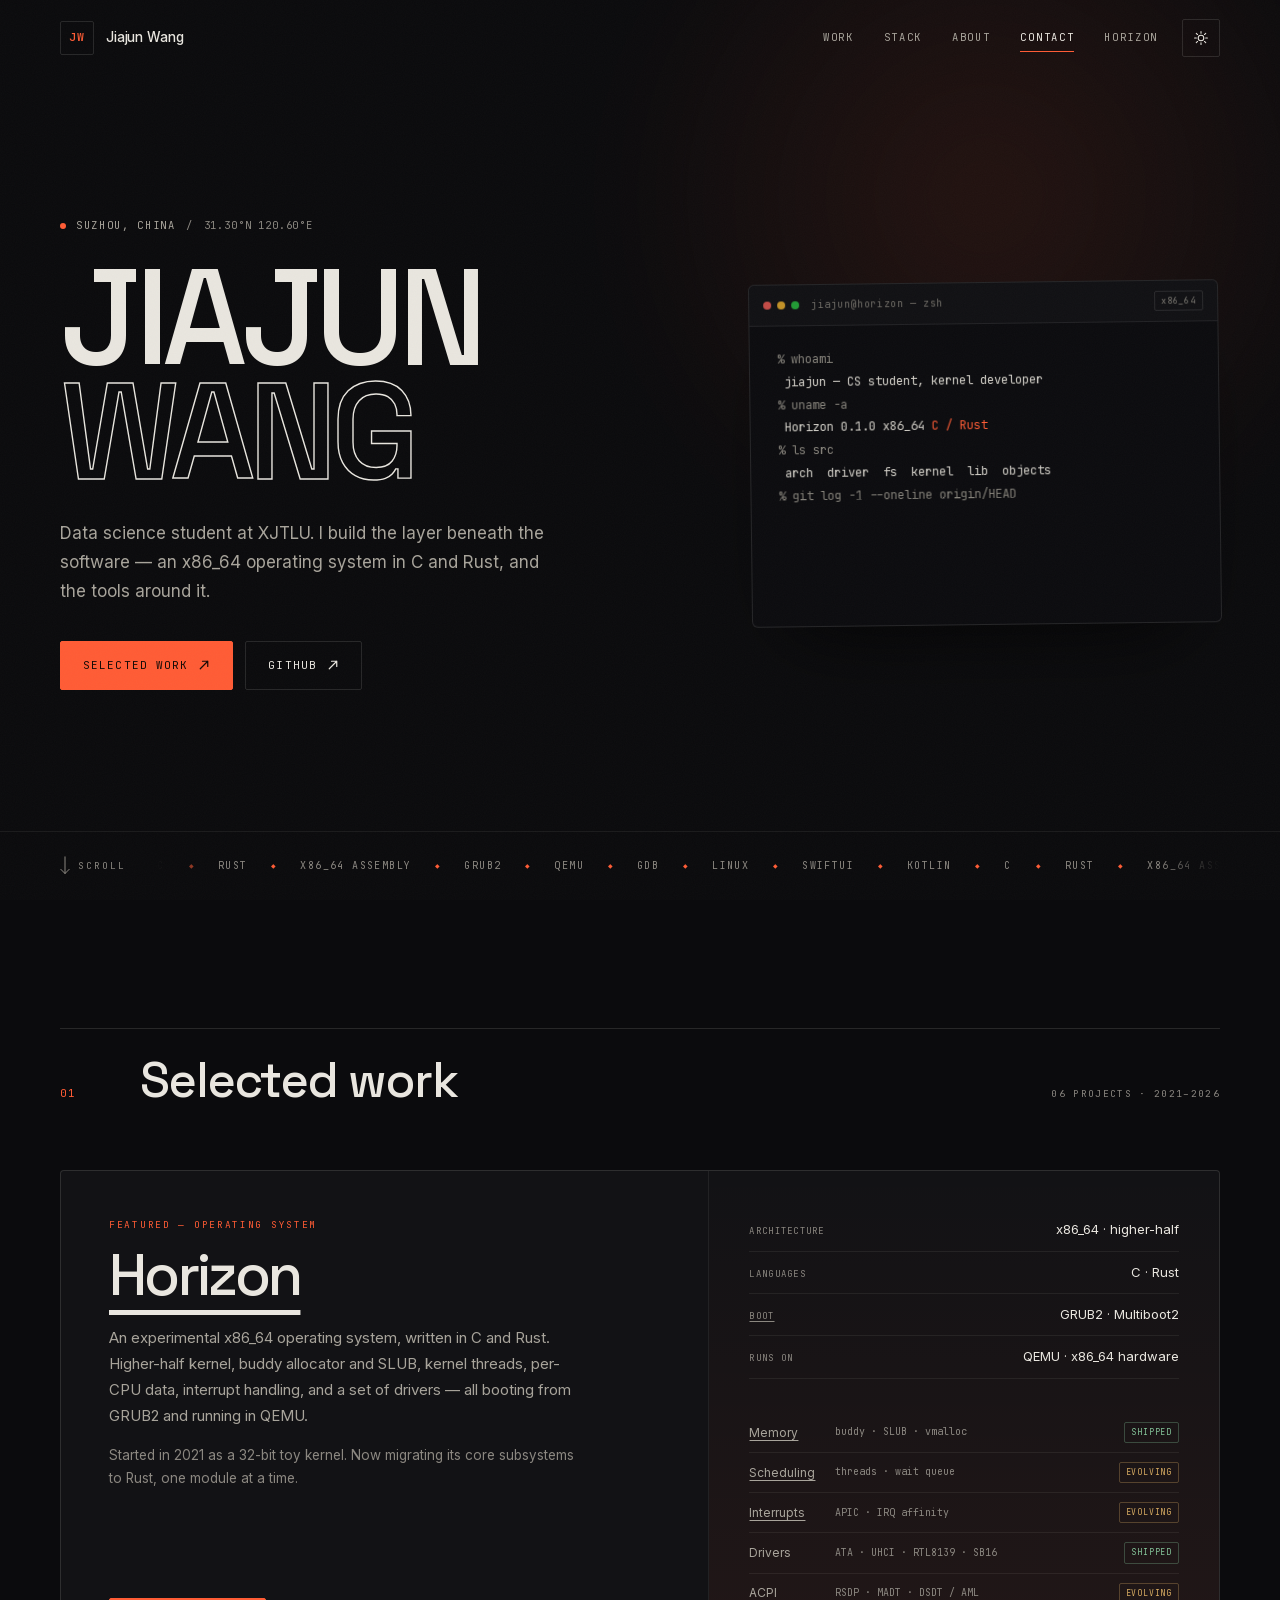
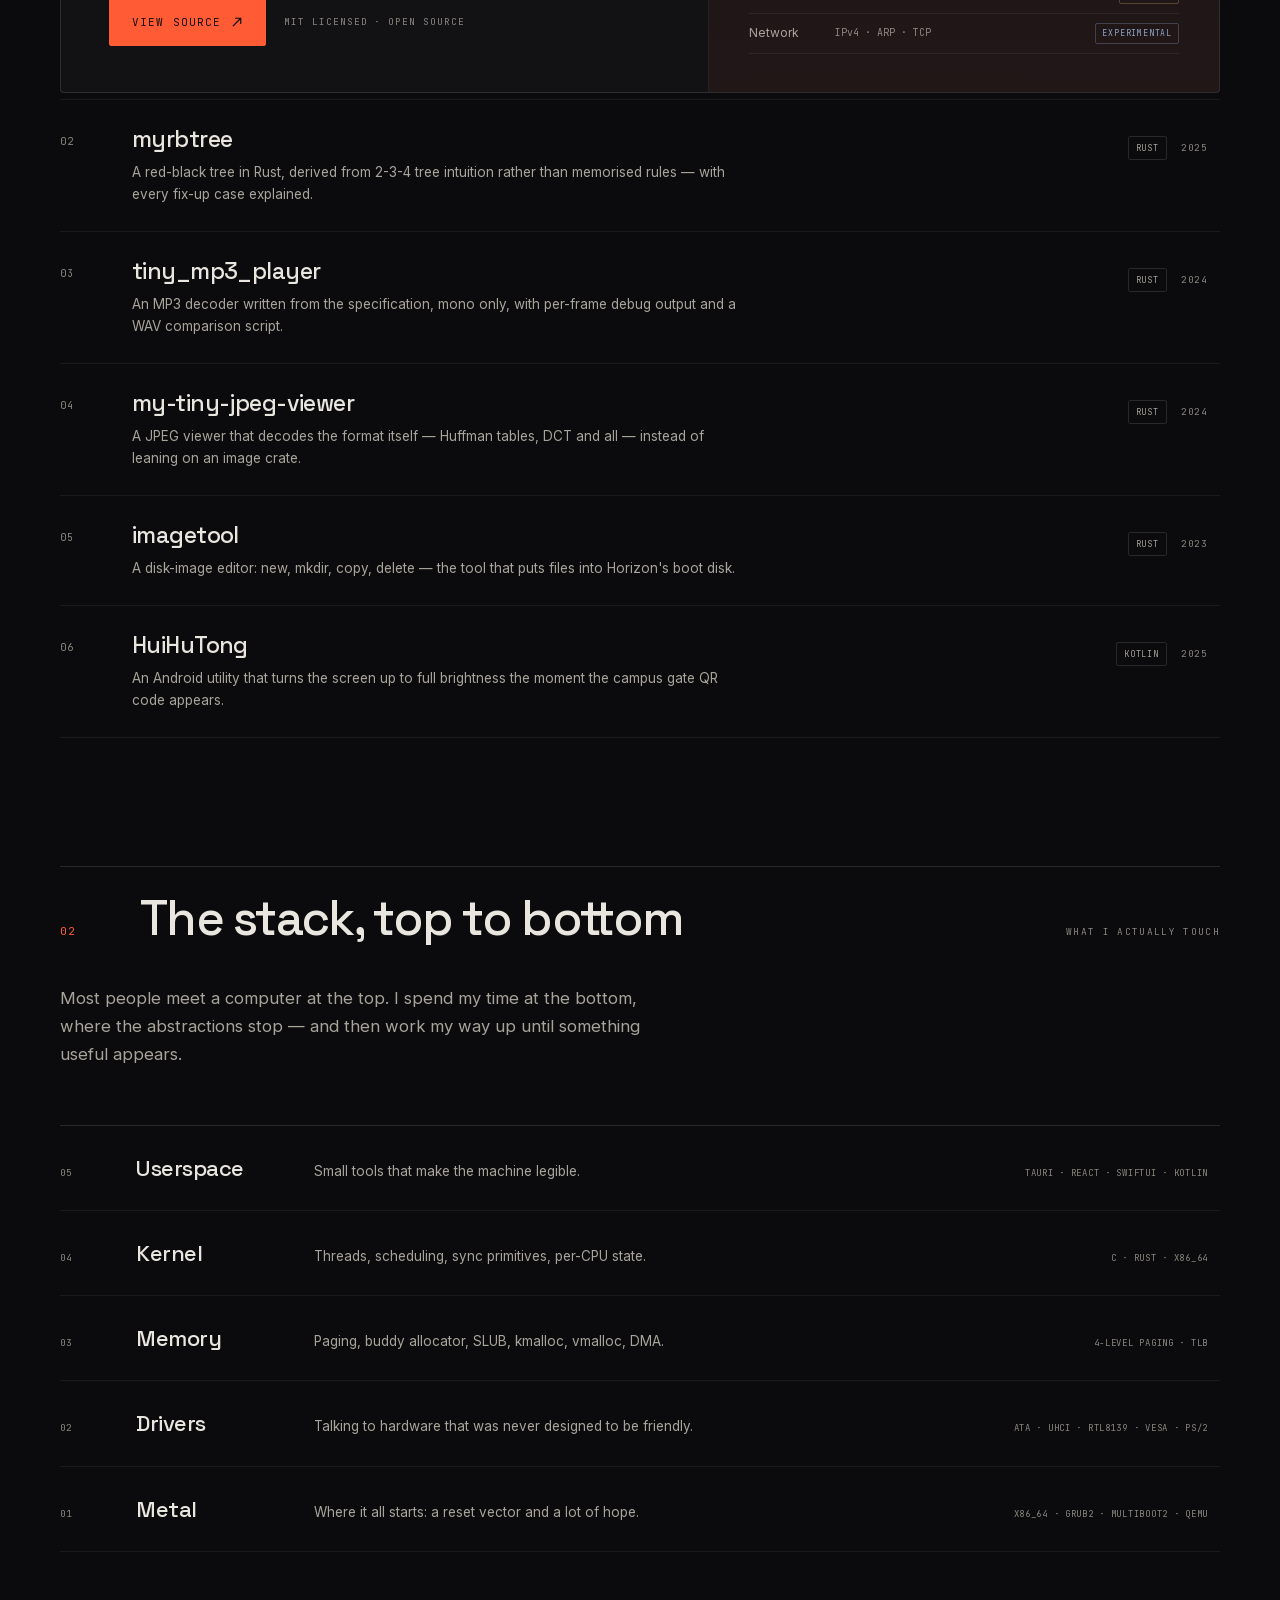
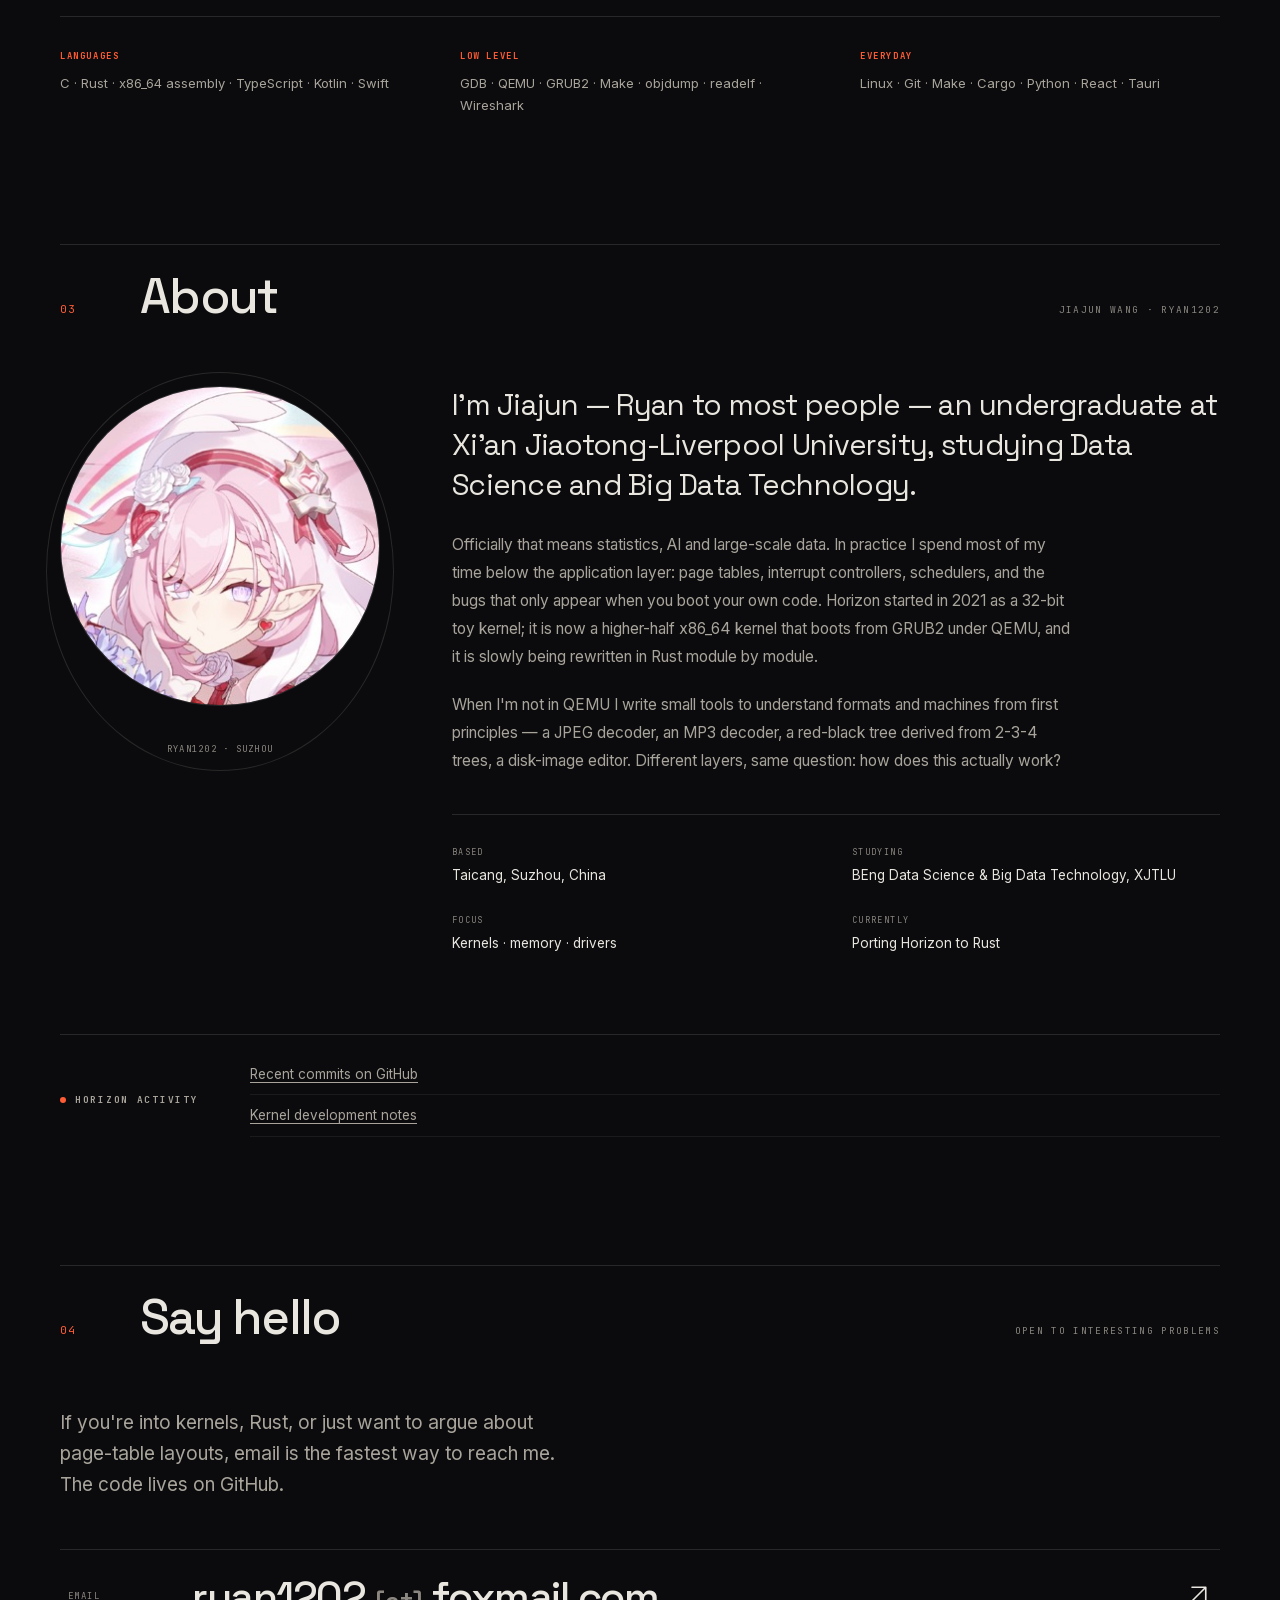
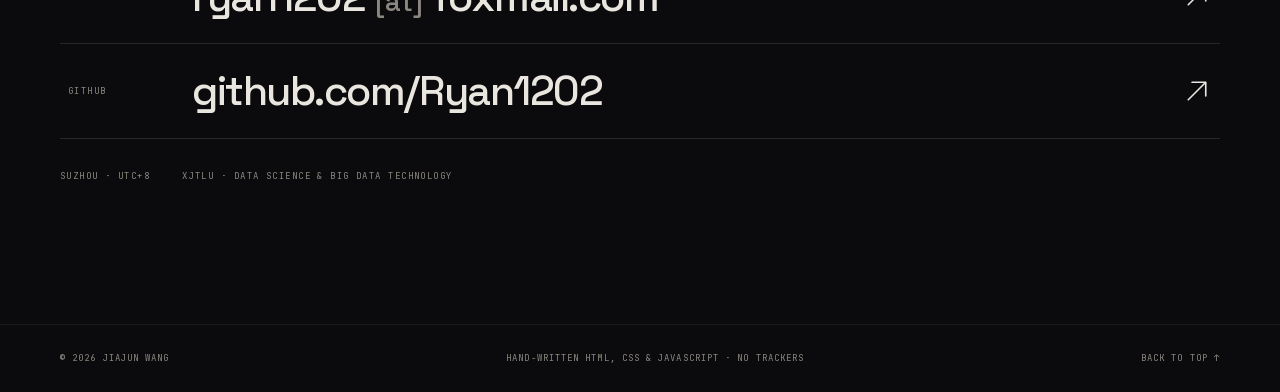
==== index.html @ 7efb0393 "Link Horizon category labels to individual pages" ====
<!DOCTYPE html>
<html lang="en" data-theme="dark">
<head>
  <meta charset="UTF-8" />
  <meta name="viewport" content="width=device-width, initial-scale=1" />
  <title>Jiajun Wang — Systems Programmer</title>
  <meta name="description" content="Jiajun Wang (Ryan1202) — data science student at XJTLU building Horizon, an x86_64 operating system in C and Rust." />
  <meta name="author" content="Jiajun Wang" />

  <meta property="og:title" content="Jiajun Wang — Systems Programmer" />
  <meta property="og:description" content="I build the layer beneath the software: an x86_64 operating system in C and Rust." />
  <meta property="og:type" content="website" />
  <meta property="og:url" content="https://ryan1202.github.io/" />
  <meta property="og:image" content="https://ryan1202.github.io/assets/img/og.png" />
  <meta property="og:image:width" content="1200" />
  <meta property="og:image:height" content="630" />
  <meta name="twitter:card" content="summary_large_image" />
  <meta name="twitter:image" content="https://ryan1202.github.io/assets/img/og.png" />
  <meta name="theme-color" content="#0b0b0d" />

  <link rel="icon" href="data:image/svg+xml,<svg xmlns='http://www.w3.org/2000/svg' viewBox='0 0 64 64'><rect width='64' height='64' rx='12' fill='%230b0b0d'/><text x='32' y='43' font-family='monospace' font-size='28' font-weight='bold' text-anchor='middle' fill='%23ff5c35'>JW</text></svg>" />

  <link rel="preload" href="assets/fonts/space-grotesk-var.woff2" as="font" type="font/woff2" crossorigin />
  <link rel="preload" href="assets/fonts/inter-var.woff2" as="font" type="font/woff2" crossorigin />
  <link rel="preload" href="assets/fonts/jetbrains-mono-var.woff2" as="font" type="font/woff2" crossorigin />

  <script>
    (function () {
      try {
        var t = localStorage.getItem('jw-theme');
        if (t !== 'light' && t !== 'dark') t = 'dark';
        document.documentElement.setAttribute('data-theme', t);
      } catch (e) { /* storage unavailable */ }
    })();
  </script>

  <link rel="stylesheet" href="assets/css/style.css" />
</head>
<body>
  <a class="skip" href="#work">Skip to work</a>
  <div class="progress" id="progress" aria-hidden="true"></div>

  <!-- ============ Header ============ -->
  <header class="head" id="head">
    <div class="wrap head-inner">
      <a class="brand" href="#top" aria-label="Jiajun Wang, back to top">
        <span class="brand-mark">JW</span>
        <span class="brand-name">Jiajun&nbsp;Wang</span>
      </a>

      <nav class="nav" aria-label="Site">
        <a href="#work">Work</a>
        <a href="#stack">Stack</a>
        <a href="#about">About</a>
        <a href="#contact">Contact</a>
        <a href="horizon/">Horizon</a>
      </nav>

      <button class="theme" id="theme" type="button" aria-label="Switch theme">
        <svg class="i-sun" viewBox="0 0 24 24" aria-hidden="true"><circle cx="12" cy="12" r="4.2"/><path d="M12 2.4v2.6M12 19v2.6M2.4 12H5M19 12h2.6M4.9 4.9l1.9 1.9M17.2 17.2l1.9 1.9M19.1 4.9l-1.9 1.9M6.8 17.2l-1.9 1.9"/></svg>
        <svg class="i-moon" viewBox="0 0 24 24" aria-hidden="true"><path d="M20.6 13.2A8.6 8.6 0 1 1 10.8 3.4a6.8 6.8 0 0 0 9.8 9.8z"/></svg>
      </button>
    </div>
  </header>

  <main id="top">
    <!-- ============ Hero ============ -->
    <section class="hero" aria-labelledby="hero-title">
      <div class="hero-glow" aria-hidden="true"></div>

      <div class="wrap hero-grid">
        <div class="hero-copy">
          <p class="kicker reveal-load">
            <span class="dot" aria-hidden="true"></span>
            Suzhou, China
            <span class="sep">/</span>
            <span class="mono">31.30°N 120.60°E</span>
          </p>

          <h1 id="hero-title" class="hero-title">
            <span class="line"><span>Jiajun</span></span>
            <span class="line outline"><span>Wang</span></span>
          </h1>

          <p class="lede reveal-load">
            Data science student at XJTLU. I build the layer beneath the
            software — an x86_64 operating system in C and Rust, and the tools
            around it.
          </p>

          <div class="hero-cta reveal-load">
            <a class="btn btn-solid" href="#work">
              Selected work
              <svg viewBox="0 0 16 16" aria-hidden="true"><path d="M3 13L13 3M13 3H6M13 3v7"/></svg>
            </a>
            <a class="btn btn-line" href="https://github.com/Ryan1202" target="_blank" rel="noopener">
              GitHub
              <svg viewBox="0 0 16 16" aria-hidden="true"><path d="M3 13L13 3M13 3H6M13 3v7"/></svg>
            </a>
          </div>
        </div>

        <aside class="terminal" aria-label="A short terminal session">
          <div class="term-bar">
            <span class="term-dots" aria-hidden="true"><i></i><i></i><i></i></span>
            <span class="term-title">jiajun@horizon — zsh</span>
            <span class="term-badge">x86_64</span>
          </div>
          <div class="term-body" id="termBody">
            <div class="term-line cmd" data-line>&nbsp;% whoami</div>
            <div class="term-line out" data-line>jiajun — CS student, kernel developer</div>
            <div class="term-line cmd" data-line>&nbsp;% uname -a</div>
            <div class="term-line out" data-line>Horizon 0.1.0 x86_64 <em>C / Rust</em></div>
            <div class="term-line cmd" data-line>&nbsp;% ls src</div>
            <div class="term-line out" data-line>arch  driver  fs  kernel  lib  objects</div>
            <div class="term-line cmd" data-line>&nbsp;% git log -1 --oneline origin/HEAD</div>
            <div class="term-line out" data-line><a id="horizon-commit" href="https://github.com/Ryan1202/Horizon-Operating-System/commits/HEAD/">View latest commit on GitHub</a></div>
            <div class="term-line cmd" data-line>&nbsp;% <span class="caret" aria-hidden="true"></span></div>
          </div>
        </aside>
      </div>

      <div class="hero-foot">
        <div class="wrap hero-foot-inner">
          <span class="scroll-cue" aria-hidden="true">
            <svg viewBox="0 0 12 24"><path d="M6 1v20M1 16l5 5 5-5"/></svg>
            scroll
          </span>
          <div class="ticker" aria-hidden="true">
            <div class="ticker-track">
              <span>C</span><i>◆</i><span>Rust</span><i>◆</i><span>x86_64 assembly</span><i>◆</i>
              <span>GRUB2</span><i>◆</i><span>QEMU</span><i>◆</i><span>GDB</span><i>◆</i>
              <span>Linux</span><i>◆</i><span>SwiftUI</span><i>◆</i><span>Kotlin</span><i>◆</i>
              <span>C</span><i>◆</i><span>Rust</span><i>◆</i><span>x86_64 assembly</span><i>◆</i>
              <span>GRUB2</span><i>◆</i><span>QEMU</span><i>◆</i><span>GDB</span><i>◆</i>
              <span>Linux</span><i>◆</i><span>SwiftUI</span><i>◆</i><span>Kotlin</span><i>◆</i>
            </div>
          </div>
        </div>
      </div>
    </section>

    <!-- ============ Work ============ -->
    <section class="section" id="work" aria-labelledby="work-title">
      <div class="wrap">
        <div class="sec-head">
          <span class="sec-num">01</span>
          <h2 class="sec-title" id="work-title">Selected work</h2>
          <span class="sec-note">06 projects · 2021&ndash;2026</span>
        </div>

        <!-- Featured project -->
        <article class="feature reveal">
          <div class="feature-main">
            <p class="tag-line">Featured — operating system</p>
            <h3><a class="horizon-detail" href="horizon/" aria-label="Horizon development history">Horizon</a></h3>
            <p class="feature-desc">
              An experimental x86_64 operating system, written in C and Rust.
              Higher-half kernel, buddy allocator and SLUB, kernel threads,
              per-CPU data, interrupt handling, and a set of drivers — all
              booting from GRUB2 and running in QEMU.
            </p>
            <p class="feature-desc dim">
              Started in 2021 as a 32-bit toy kernel. Now migrating its core
              subsystems to Rust, one module at a time.
            </p>
            <div class="feature-actions">
              <a class="btn btn-solid" href="https://github.com/Ryan1202/Horizon-Operating-System" target="_blank" rel="noopener">
                View source
                <svg viewBox="0 0 16 16" aria-hidden="true"><path d="M3 13L13 3M13 3H6M13 3v7"/></svg>
              </a>
              <span class="btn-note">MIT licensed · open source</span>
            </div>
          </div>

          <div class="feature-spec">
            <dl class="spec">
              <div><dt>Architecture</dt><dd>x86_64 · higher-half</dd></div>
              <div><dt>Languages</dt><dd>C · Rust</dd></div>
              <div><dt><a class="horizon-detail" href="horizon/boot.html">Boot</a></dt><dd>GRUB2 · Multiboot2</dd></div>
              <div><dt>Runs on</dt><dd>QEMU · x86_64 hardware</dd></div>
            </dl>

            <ul class="subsystems" aria-label="Subsystem status">
              <li><span><a class="horizon-detail" href="horizon/memory.html">Memory</a></span><em>buddy · SLUB · vmalloc</em><i class="ok">shipped</i></li>
              <li><span><a class="horizon-detail" href="horizon/schedule.html">Scheduling</a></span><em>threads · wait queue</em><i class="wip">evolving</i></li>
              <li><span><a class="horizon-detail" href="horizon/interrupts.html">Interrupts</a></span><em>APIC · IRQ affinity</em><i class="wip">evolving</i></li>
              <li><span>Drivers</span><em>ATA · UHCI · RTL8139 · SB16</em><i class="ok">shipped</i></li>
              <li><span>ACPI</span><em>RSDP · MADT · DSDT / AML</em><i class="wip">evolving</i></li>
              <li><span>Network</span><em>IPv4 · ARP · TCP</em><i class="exp">experimental</i></li>
            </ul>
          </div>
        </article>

        <!-- Project list -->
        <ul class="projects">
          <li class="reveal">
            <a class="proj" href="https://github.com/Ryan1202/myrbtree" target="_blank" rel="noopener">
              <span class="proj-idx">02</span>
              <span class="proj-body">
                <span class="proj-title">myrbtree <svg viewBox="0 0 16 16" aria-hidden="true"><path d="M3 13L13 3M13 3H6M13 3v7"/></svg></span>
                <span class="proj-desc">A red-black tree in Rust, derived from 2-3-4 tree intuition rather than memorised rules — with every fix-up case explained.</span>
              </span>
              <span class="proj-meta"><span class="chip">Rust</span><span class="year">2025</span></span>
            </a>
          </li>

          <li class="reveal">
            <a class="proj" href="https://github.com/Ryan1202/tiny_mp3_player" target="_blank" rel="noopener">
              <span class="proj-idx">03</span>
              <span class="proj-body">
                <span class="proj-title">tiny_mp3_player <svg viewBox="0 0 16 16" aria-hidden="true"><path d="M3 13L13 3M13 3H6M13 3v7"/></svg></span>
                <span class="proj-desc">An MP3 decoder written from the specification, mono only, with per-frame debug output and a WAV comparison script.</span>
              </span>
              <span class="proj-meta"><span class="chip">Rust</span><span class="year">2024</span></span>
            </a>
          </li>

          <li class="reveal">
            <a class="proj" href="https://github.com/Ryan1202/my-tiny-jpeg-viewer" target="_blank" rel="noopener">
              <span class="proj-idx">04</span>
              <span class="proj-body">
                <span class="proj-title">my-tiny-jpeg-viewer <svg viewBox="0 0 16 16" aria-hidden="true"><path d="M3 13L13 3M13 3H6M13 3v7"/></svg></span>
                <span class="proj-desc">A JPEG viewer that decodes the format itself — Huffman tables, DCT and all — instead of leaning on an image crate.</span>
              </span>
              <span class="proj-meta"><span class="chip">Rust</span><span class="year">2024</span></span>
            </a>
          </li>

          <li class="reveal">
            <a class="proj" href="https://github.com/Ryan1202/imagetool" target="_blank" rel="noopener">
              <span class="proj-idx">05</span>
              <span class="proj-body">
                <span class="proj-title">imagetool <svg viewBox="0 0 16 16" aria-hidden="true"><path d="M3 13L13 3M13 3H6M13 3v7"/></svg></span>
                <span class="proj-desc">A disk-image editor: new, mkdir, copy, delete — the tool that puts files into Horizon's boot disk.</span>
              </span>
              <span class="proj-meta"><span class="chip">Rust</span><span class="year">2023</span></span>
            </a>
          </li>

          <li class="reveal">
            <a class="proj" href="https://github.com/Ryan1202/HuiHuTong" target="_blank" rel="noopener">
              <span class="proj-idx">06</span>
              <span class="proj-body">
                <span class="proj-title">HuiHuTong <svg viewBox="0 0 16 16" aria-hidden="true"><path d="M3 13L13 3M13 3H6M13 3v7"/></svg></span>
                <span class="proj-desc">An Android utility that turns the screen up to full brightness the moment the campus gate QR code appears.</span>
              </span>
              <span class="proj-meta"><span class="chip">Kotlin</span><span class="year">2025</span></span>
            </a>
          </li>

        </ul>
      </div>
    </section>

    <!-- ============ Stack ============ -->
    <section class="section" id="stack" aria-labelledby="stack-title">
      <div class="wrap">
        <div class="sec-head">
          <span class="sec-num">02</span>
          <h2 class="sec-title" id="stack-title">The stack, top to bottom</h2>
          <span class="sec-note">What I actually touch</span>
        </div>

        <p class="sec-intro reveal">
          Most people meet a computer at the top. I spend my time at the bottom,
          where the abstractions stop — and then work my way up until something
          useful appears.
        </p>

        <ol class="layers">
          <li class="layer reveal">
            <span class="layer-idx">05</span>
            <span class="layer-name">Userspace</span>
            <span class="layer-desc">Small tools that make the machine legible.</span>
            <span class="layer-tags">Tauri · React · SwiftUI · Kotlin</span>
          </li>
          <li class="layer reveal">
            <span class="layer-idx">04</span>
            <span class="layer-name">Kernel</span>
            <span class="layer-desc">Threads, scheduling, sync primitives, per-CPU state.</span>
            <span class="layer-tags">C · Rust · x86_64</span>
          </li>
          <li class="layer reveal">
            <span class="layer-idx">03</span>
            <span class="layer-name">Memory</span>
            <span class="layer-desc">Paging, buddy allocator, SLUB, kmalloc, vmalloc, DMA.</span>
            <span class="layer-tags">4-level paging · TLB</span>
          </li>
          <li class="layer reveal">
            <span class="layer-idx">02</span>
            <span class="layer-name">Drivers</span>
            <span class="layer-desc">Talking to hardware that was never designed to be friendly.</span>
            <span class="layer-tags">ATA · UHCI · RTL8139 · VESA · PS/2</span>
          </li>
          <li class="layer reveal">
            <span class="layer-idx">01</span>
            <span class="layer-name">Metal</span>
            <span class="layer-desc">Where it all starts: a reset vector and a lot of hope.</span>
            <span class="layer-tags">x86_64 · GRUB2 · Multiboot2 · QEMU</span>
          </li>
        </ol>

        <div class="toolbox reveal">
          <div class="tool-group">
            <h3>Languages</h3>
            <p>C · Rust · x86_64 assembly · TypeScript · Kotlin · Swift</p>
          </div>
          <div class="tool-group">
            <h3>Low level</h3>
            <p>GDB · QEMU · GRUB2 · Make · objdump · readelf · Wireshark</p>
          </div>
          <div class="tool-group">
            <h3>Everyday</h3>
            <p>Linux · Git · Make · Cargo · Python · React · Tauri</p>
          </div>
        </div>
      </div>
    </section>

    <!-- ============ About ============ -->
    <section class="section" id="about" aria-labelledby="about-title">
      <div class="wrap">
        <div class="sec-head">
          <span class="sec-num">03</span>
          <h2 class="sec-title" id="about-title">About</h2>
          <span class="sec-note">Jiajun Wang · Ryan1202</span>
        </div>

        <div class="about-grid">
          <div class="portrait reveal">
            <div class="portrait-img">
              <img id="github-avatar" src="https://github.com/Ryan1202.png?size=320" data-fallback="assets/img/avatar.jpg" alt="Portrait of Jiajun Wang" width="320" height="320" loading="lazy" />
            </div>
            <span class="portrait-cap mono">Ryan1202 · Suzhou</span>
          </div>

          <div class="about-copy">
            <p class="reveal lead">
              I'm Jiajun — Ryan to most people — an undergraduate at Xi'an
              Jiaotong-Liverpool University, studying Data Science and Big Data
              Technology.
            </p>
            <p class="reveal">
              Officially that means statistics, AI and large-scale data. In
              practice I spend most of my time below the application layer: page
              tables, interrupt controllers, schedulers, and the bugs that only
              appear when you boot your own code. Horizon started in 2021 as a
              32-bit toy kernel; it is now a higher-half x86_64 kernel that boots
              from GRUB2 under QEMU, and it is slowly being rewritten in Rust
              module by module.
            </p>
            <p class="reveal">
              When I'm not in QEMU I write small tools to understand formats and
              machines from first principles — a JPEG decoder, an MP3 decoder, a
              red-black tree derived from 2-3-4 trees, a disk-image editor.
              Different layers, same question: how does this actually work?
            </p>

            <dl class="facts reveal">
              <div><dt>Based</dt><dd>Taicang, Suzhou, China</dd></div>
              <div><dt>Studying</dt><dd>BEng Data Science &amp; Big Data Technology, XJTLU</dd></div>
              <div><dt>Focus</dt><dd>Kernels · memory · drivers</dd></div>
              <div><dt>Currently</dt><dd>Porting Horizon to Rust</dd></div>
            </dl>
          </div>
        </div>

        <div class="now reveal">
          <h3 class="now-title"><span class="dot" aria-hidden="true"></span> Horizon activity</h3>
          <ul class="now-list">
            <li><a href="https://github.com/Ryan1202/Horizon-Operating-System/commits/HEAD/">Recent commits on GitHub</a></li>
            <li><a href="https://github.com/Ryan1202/Horizon-Operating-System/tree/driver-refactor/doc/notes">Kernel development notes</a></li>
          </ul>
        </div>
      </div>
    </section>

    <!-- ============ Contact ============ -->
    <section class="section contact" id="contact" aria-labelledby="contact-title">
      <div class="wrap">
        <div class="sec-head">
          <span class="sec-num">04</span>
          <h2 class="sec-title" id="contact-title">Say hello</h2>
          <span class="sec-note">Open to interesting problems</span>
        </div>

        <p class="contact-lede reveal">
          If you're into kernels, Rust, or just want to argue about page-table
          layouts, email is the fastest way to reach me. The code lives on GitHub.
        </p>

        <div class="contact-rows reveal">
          <a class="contact-row" id="mailRow">
            <span class="contact-kind">Email</span>
            <span class="contact-value">ryan1202 <span class="at">[at]</span> foxmail.com</span>
            <svg viewBox="0 0 24 24" aria-hidden="true"><path d="M5 19L19 5M19 5H8M19 5v11"/></svg>
          </a>
          <a class="contact-row" href="https://github.com/Ryan1202" target="_blank" rel="noopener">
            <span class="contact-kind">GitHub</span>
            <span class="contact-value">github.com/Ryan1202</span>
            <svg viewBox="0 0 24 24" aria-hidden="true"><path d="M5 19L19 5M19 5H8M19 5v11"/></svg>
          </a>
        </div>

        <div class="contact-meta reveal">
          <span class="mono">SUZHOU · UTC+8</span>
          <span class="mono">XJTLU · DATA SCIENCE &amp; BIG DATA TECHNOLOGY</span>
        </div>
      </div>
    </section>
  </main>

  <footer class="foot">
    <div class="wrap foot-inner">
      <span>© <span id="year">2026</span> Jiajun Wang</span>
      <span class="foot-mid">Hand-written HTML, CSS &amp; JavaScript · no trackers</span>
      <a href="#top">Back to top ↑</a>
    </div>
  </footer>

  <script src="assets/js/main.js"></script>
</body>
</html>
---- assets/css/style.css ----
/* =========================================================
   Jiajun Wang — personal site
   Hand-written CSS. No frameworks, no build step.

   00 · fonts & tokens
   01 · base
   02 · header
   03 · hero
   04 · sections
   05 · work
   06 · stack
   07 · about
   08 · contact & footer
   09 · motion
   10 · responsive
   ========================================================= */

/* ---------- 00 · fonts ---------- */
@font-face {
  font-family: "Space Grotesk";
  src: url("../fonts/space-grotesk-var.woff2") format("woff2");
  font-weight: 300 700;
  font-style: normal;
  font-display: swap;
}
@font-face {
  font-family: "Inter";
  src: url("../fonts/inter-var.woff2") format("woff2");
  font-weight: 100 900;
  font-style: normal;
  font-display: swap;
}
@font-face {
  font-family: "JetBrains Mono";
  src: url("../fonts/jetbrains-mono-var.woff2") format("woff2");
  font-weight: 100 800;
  font-style: normal;
  font-display: swap;
}

:root {
  --display: "Space Grotesk", "Helvetica Neue", Arial, sans-serif;
  --sans: "Inter", -apple-system, BlinkMacSystemFont, "Segoe UI", "PingFang SC",
          "Hiragino Sans GB", "Microsoft YaHei", sans-serif;
  --mono: "JetBrains Mono", ui-monospace, SFMono-Regular, Menlo, Consolas, monospace;

  --wrap: 1240px;
  --pad: 40px;
  --radius: 4px;

  --ease: cubic-bezier(.22, 1, .36, 1);
  --head-h: 76px;
}

html[data-theme="dark"] {
  --bg: #0b0b0d;
  --bg-2: #0e0e11;
  --surface: #121215;
  --text: #e9e6df;
  --text-2: #a8a49b;
  --text-3: #8b8780;
  --line: rgba(233, 230, 223, .13);
  --line-2: rgba(233, 230, 223, .07);
  --accent: #ff5c35;
  --accent-ink: #140a06;
  --accent-soft: rgba(255, 92, 53, .07);
  --term-bg: #0c0c0f;
  --term-text: #d6d3cb;
  color-scheme: dark;
}

html[data-theme="light"] {
  --bg: #f3f0e9;
  --bg-2: #ece8df;
  --surface: #f8f6f0;
  --text: #121210;
  --text-2: #56534c;
  --text-3: #6d6a63;
  --line: rgba(18, 18, 16, .15);
  --line-2: rgba(18, 18, 16, .08);
  --accent: #b8401a;
  --accent-ink: #fff6f1;
  --accent-soft: rgba(184, 64, 26, .06);
  --term-bg: #101014;
  --term-text: #d6d3cb;
  color-scheme: light;
}

/* ---------- 01 · base ---------- */
*, *::before, *::after { box-sizing: border-box; }

html {
  scroll-behavior: smooth;
  scroll-padding-top: calc(var(--head-h) + 24px);
  -webkit-text-size-adjust: 100%;
}

body {
  margin: 0;
  background: var(--bg);
  color: var(--text);
  font-family: var(--sans);
  font-size: 16px;
  line-height: 1.65;
  -webkit-font-smoothing: antialiased;
  -moz-osx-font-smoothing: grayscale;
  overflow-x: hidden;
  transition: background-color .5s var(--ease), color .5s var(--ease);
}

/* fine film grain: keeps the flat colours from looking like a mockup */
body::after {
  content: "";
  position: fixed;
  inset: 0;
  z-index: 90;
  pointer-events: none;
  opacity: .05;
  background-image: url("data:image/svg+xml,%3Csvg xmlns='http://www.w3.org/2000/svg' width='140' height='140'%3E%3Cfilter id='n'%3E%3CfeTurbulence type='fractalNoise' baseFrequency='.9' numOctaves='3'/%3E%3C/filter%3E%3Crect width='140' height='140' filter='url(%23n)' opacity='.55'/%3E%3C/svg%3E");
}

img { display: block; max-width: 100%; }
a { color: inherit; text-decoration: none; }
ul, ol, dl, dd { margin: 0; padding: 0; list-style: none; }
h1, h2, h3, p { margin: 0; }
button { font: inherit; color: inherit; background: none; border: 0; }

::selection { background: var(--accent); color: var(--accent-ink); }

:focus-visible {
  outline: 2px solid var(--accent);
  outline-offset: 3px;
  border-radius: 2px;
}

.wrap {
  width: 100%;
  max-width: var(--wrap);
  margin-inline: auto;
  padding-inline: var(--pad);
}

.mono { font-family: var(--mono); }

.skip {
  position: fixed;
  top: -100px;
  left: 24px;
  z-index: 200;
  padding: 12px 18px;
  background: var(--accent);
  color: var(--accent-ink);
  font-family: var(--mono);
  font-size: 12px;
  transition: top .2s;
}
.skip:focus { top: 16px; }

.progress {
  position: fixed;
  inset: 0 auto auto 0;
  z-index: 120;
  width: 100%;
  height: 2px;
  background: var(--accent);
  transform: scaleX(0);
  transform-origin: 0 50%;
}

/* ---------- 02 · header ---------- */
.head {
  position: fixed;
  inset: 0 0 auto 0;
  z-index: 60;
  height: var(--head-h);
  border-bottom: 1px solid transparent;
  transition: background-color .35s, border-color .35s, backdrop-filter .35s;
}
.head.scrolled {
  background: color-mix(in srgb, var(--bg) 82%, transparent);
  -webkit-backdrop-filter: blur(14px) saturate(140%);
  backdrop-filter: blur(14px) saturate(140%);
  border-bottom-color: var(--line-2);
}

.head-inner {
  display: flex;
  align-items: center;
  justify-content: space-between;
  height: 100%;
  gap: 24px;
}

.brand {
  display: inline-flex;
  align-items: center;
  gap: 12px;
}
.brand-mark {
  display: grid;
  place-items: center;
  width: 34px;
  height: 34px;
  border: 1px solid var(--line);
  border-radius: 2px;
  font-family: var(--mono);
  font-size: 11px;
  font-weight: 600;
  letter-spacing: .06em;
  color: var(--accent);
  transition: border-color .25s, background-color .25s;
}
.brand:hover .brand-mark { border-color: var(--accent); background: var(--accent-soft); }
.brand-name {
  font-size: 13.5px;
  font-weight: 500;
  letter-spacing: -.01em;
}

.nav {
  display: flex;
  gap: 30px;
  margin-left: auto;
}
.nav a {
  position: relative;
  font-family: var(--mono);
  font-size: 10.5px;
  letter-spacing: .16em;
  text-transform: uppercase;
  color: var(--text-2);
  padding: 6px 0;
  transition: color .2s;
}
.nav a::after {
  content: "";
  position: absolute;
  left: 0;
  bottom: 0;
  width: 100%;
  height: 1px;
  background: var(--accent);
  transform: scaleX(0);
  transform-origin: 0 50%;
  transition: transform .35s var(--ease);
}
.nav a:hover { color: var(--text); }
.nav a:hover::after,
.nav a.active::after { transform: scaleX(1); }
.nav a.active { color: var(--text); }

.theme {
  display: grid;
  place-items: center;
  width: 38px;
  height: 38px;
  border: 1px solid var(--line);
  border-radius: 2px;
  cursor: pointer;
  transition: border-color .25s, background-color .25s, transform .25s;
}
.theme:hover { border-color: var(--accent); background: var(--accent-soft); transform: translateY(-1px); }
.theme svg {
  width: 16px;
  height: 16px;
  fill: none;
  stroke: currentColor;
  stroke-width: 1.6;
  stroke-linecap: round;
  stroke-linejoin: round;
}
html[data-theme="dark"] .i-moon { display: none; }
html[data-theme="light"] .i-sun { display: none; }

/* ---------- 03 · hero ---------- */
.hero {
  position: relative;
  display: flex;
  flex-direction: column;
  min-height: 100svh;
  padding-top: calc(var(--head-h) + 72px);
  overflow: hidden;
}

.hero-glow {
  position: absolute;
  top: -28%;
  right: -12%;
  width: 70vw;
  height: 70vw;
  max-width: 980px;
  max-height: 980px;
  background: radial-gradient(circle at 50% 50%, var(--accent) 0%, transparent 62%);
  opacity: .1;
  filter: blur(40px);
  pointer-events: none;
}
html[data-theme="light"] .hero-glow { opacity: .12; }

.hero-grid {
  flex: 1;
  display: grid;
  grid-template-columns: minmax(0, 1.08fr) minmax(0, .92fr);
  gap: 64px;
  align-items: center;
  padding-bottom: 72px;
}

.hero-copy { min-width: 0; }

.kicker {
  display: flex;
  align-items: center;
  flex-wrap: wrap;
  gap: 10px;
  font-family: var(--mono);
  font-size: 10.5px;
  letter-spacing: .16em;
  text-transform: uppercase;
  color: var(--text-2);
}
.kicker .dot {
  width: 6px;
  height: 6px;
  border-radius: 50%;
  background: var(--accent);
}
.kicker .sep { color: var(--text-3); }
.kicker .mono { color: var(--text-3); letter-spacing: .08em; }

.hero-title {
  margin: 26px 0 30px;
  font-family: var(--display);
  font-weight: 500;
  font-size: clamp(3.5rem, 10.6vw, 9.2rem);
  line-height: .84;
  letter-spacing: -.055em;
  text-transform: uppercase;
}
.hero-title .line { display: block; overflow: hidden; }
.hero-title .line > span {
  display: block;
  transform: translateY(110%);
  animation: rise 1s var(--ease) forwards;
}
.hero-title .line:nth-child(2) > span { animation-delay: .1s; }
.hero-title .outline > span {
  color: transparent;
  -webkit-text-stroke: 1.4px var(--text);
}

.lede {
  max-width: 46ch;
  font-size: 17px;
  line-height: 1.7;
  color: var(--text-2);
}

.hero-cta {
  display: flex;
  flex-wrap: wrap;
  gap: 12px;
  margin-top: 36px;
}

.btn {
  display: inline-flex;
  align-items: center;
  gap: 10px;
  padding: 14px 22px;
  border: 1px solid transparent;
  border-radius: 2px;
  font-family: var(--mono);
  font-size: 11px;
  letter-spacing: .1em;
  text-transform: uppercase;
  transition: background-color .25s, border-color .25s, color .25s, transform .25s var(--ease);
}
.btn svg {
  width: 12px;
  height: 12px;
  fill: none;
  stroke: currentColor;
  stroke-width: 1.6;
  stroke-linecap: round;
  stroke-linejoin: round;
  transition: transform .3s var(--ease);
}
.btn:hover svg { transform: translate(2px, -2px); }

.btn-solid {
  background: var(--accent);
  border-color: var(--accent);
  color: var(--accent-ink);
}
.btn-solid:hover { transform: translateY(-2px); filter: brightness(1.08); }

.btn-line {
  border-color: var(--line);
  color: var(--text);
}
.btn-line:hover { border-color: var(--accent); color: var(--accent); transform: translateY(-2px); }

/* terminal */
.terminal {
  position: relative;
  width: 100%;
  max-width: 470px;
  justify-self: end;
  background: var(--term-bg);
  border: 1px solid rgba(255, 255, 255, .1);
  border-radius: 6px;
  box-shadow: 0 40px 80px -40px rgba(0, 0, 0, .9);
  overflow: hidden;
  font-family: var(--mono);
  transform: rotate(-.7deg);
  transition: transform .6s var(--ease);
}
.terminal:hover { transform: rotate(0) translateY(-3px); }

.term-bar {
  display: flex;
  align-items: center;
  gap: 12px;
  padding: 10px 14px;
  border-bottom: 1px solid rgba(255, 255, 255, .07);
  background: rgba(255, 255, 255, .02);
}
.term-dots { display: flex; gap: 6px; }
.term-dots i {
  width: 8px;
  height: 8px;
  border-radius: 50%;
  background: #3a3a3f;
}
.term-dots i:nth-child(1) { background: #ff5f57; opacity: .75; }
.term-dots i:nth-child(2) { background: #febc2e; opacity: .75; }
.term-dots i:nth-child(3) { background: #28c840; opacity: .75; }
.term-title {
  font-size: 10px;
  letter-spacing: .06em;
  color: #6d6a64;
  white-space: nowrap;
  overflow: hidden;
  text-overflow: ellipsis;
}
.term-badge {
  margin-left: auto;
  padding: 2px 6px;
  border: 1px solid rgba(255, 255, 255, .1);
  border-radius: 2px;
  font-size: 8.5px;
  letter-spacing: .1em;
  color: #7d7a73;
}

.term-body {
  padding: 22px 20px 26px;
  min-height: 300px;
  font-size: 12px;
  line-height: 1.9;
  color: var(--term-text);
}
.term-line {
  white-space: pre-wrap;
  opacity: 0;
  transform: translateY(3px);
  transition: opacity .35s, transform .35s;
}
.term-line.on { opacity: 1; transform: none; }
.term-line.cmd { color: #85827a; }
.term-line.out { color: var(--term-text); padding-left: 14px; }
.term-line em { font-style: normal; color: var(--accent); }
.caret {
  display: inline-block;
  width: 7px;
  height: 13px;
  margin-left: 5px;
  vertical-align: -2px;
  background: var(--accent);
  animation: blink 1.1s steps(1) infinite;
}

/* hero foot */
.hero-foot { border-top: 1px solid var(--line-2); }
.hero-foot-inner {
  display: flex;
  align-items: center;
  gap: 32px;
  height: 68px;
}
.scroll-cue {
  display: inline-flex;
  align-items: center;
  gap: 8px;
  font-family: var(--mono);
  font-size: 9.5px;
  letter-spacing: .2em;
  text-transform: uppercase;
  color: var(--text-3);
}
.scroll-cue svg {
  width: 10px;
  height: 20px;
  fill: none;
  stroke: currentColor;
  stroke-width: 1.2;
  stroke-linecap: round;
  stroke-linejoin: round;
  animation: nudge 2.4s ease-in-out infinite;
}

.ticker {
  flex: 1;
  overflow: hidden;
  -webkit-mask-image: linear-gradient(90deg, transparent, #000 6%, #000 94%, transparent);
  mask-image: linear-gradient(90deg, transparent, #000 6%, #000 94%, transparent);
}
.ticker-track {
  display: flex;
  align-items: center;
  gap: 24px;
  width: max-content;
  animation: marquee 52s linear infinite;
}
.ticker:hover .ticker-track { animation-play-state: paused; }
.ticker-track span {
  font-family: var(--mono);
  font-size: 10px;
  letter-spacing: .14em;
  text-transform: uppercase;
  color: var(--text-3);
  white-space: nowrap;
}
.ticker-track i { font-style: normal; font-size: 6px; color: var(--accent); }

/* ---------- 04 · sections ---------- */
.section { padding: 128px 0 0; }

.sec-head {
  display: grid;
  grid-template-columns: 56px 1fr auto;
  align-items: baseline;
  gap: 24px;
  padding-top: 26px;
  border-top: 1px solid var(--line);
  margin-bottom: 64px;
}
.sec-num {
  font-family: var(--mono);
  font-size: 11px;
  letter-spacing: .1em;
  color: var(--accent);
}
.sec-title {
  font-family: var(--display);
  font-weight: 500;
  font-size: clamp(2rem, 3.8vw, 3.1rem);
  line-height: 1.05;
  letter-spacing: -.035em;
}
.sec-note {
  font-family: var(--mono);
  font-size: 9.5px;
  letter-spacing: .14em;
  text-transform: uppercase;
  color: var(--text-3);
  text-align: right;
}

/* ---------- 05 · work ---------- */
.feature {
  display: grid;
  grid-template-columns: minmax(0, 1.12fr) minmax(0, .88fr);
  border: 1px solid var(--line);
  border-radius: var(--radius);
  background: var(--surface);
  overflow: hidden;
  margin-bottom: 6px;
  transition: border-color .4s;
}
.feature:hover { border-color: color-mix(in srgb, var(--accent) 38%, var(--line)); }

.feature-main {
  display: flex;
  flex-direction: column;
  padding: 46px 48px;
  border-right: 1px solid var(--line-2);
}

.tag-line {
  font-family: var(--mono);
  font-size: 9.5px;
  letter-spacing: .18em;
  text-transform: uppercase;
  color: var(--accent);
}
.feature-main h3 {
  margin: 14px 0 22px;
  font-family: var(--display);
  font-weight: 500;
  font-size: clamp(2.6rem, 4.6vw, 4rem);
  line-height: .95;
  letter-spacing: -.045em;
}
.feature-desc {
  max-width: 52ch;
  font-size: 15px;
  line-height: 1.75;
  color: var(--text-2);
}
.feature-desc.dim { margin-top: 14px; font-size: 13.5px; color: var(--text-3); }

.feature-actions {
  display: flex;
  flex-wrap: wrap;
  align-items: center;
  gap: 18px;
  margin-top: auto;
  padding-top: 34px;
}
.btn-note {
  font-family: var(--mono);
  font-size: 9.5px;
  letter-spacing: .1em;
  text-transform: uppercase;
  color: var(--text-3);
}

.feature-spec {
  display: flex;
  flex-direction: column;
  gap: 34px;
  padding: 38px 40px;
  background: linear-gradient(180deg, transparent 0%, var(--accent-soft) 100%);
}
.spec > div {
  display: flex;
  align-items: baseline;
  justify-content: space-between;
  gap: 16px;
  padding: 10px 0;
  border-bottom: 1px solid var(--line-2);
}
.spec dt {
  font-family: var(--mono);
  font-size: 9px;
  letter-spacing: .14em;
  text-transform: uppercase;
  color: var(--text-3);
}
.spec dd { font-size: 13px; color: var(--text); text-align: right; }
.spec .faint {
  display: block;
  margin-top: 2px;
  font-family: var(--mono);
  font-size: 9.5px;
  color: var(--text-3);
}

.subsystems li {
  display: grid;
  grid-template-columns: 74px minmax(0, 1fr) auto;
  align-items: center;
  gap: 12px;
  padding: 9px 0;
  border-bottom: 1px solid var(--line-2);
  font-size: 12px;
}
.subsystems span { color: var(--text-2); }
.subsystems em {
  font-style: normal;
  font-family: var(--mono);
  font-size: 10px;
  color: var(--text-3);
  white-space: nowrap;
  overflow: hidden;
  text-overflow: ellipsis;
}
.subsystems i {
  font-style: normal;
  font-family: var(--mono);
  font-size: 8px;
  letter-spacing: .1em;
  text-transform: uppercase;
  padding: 3px 6px;
  border: 1px solid var(--line);
  border-radius: 2px;
}
.subsystems .ok { color: #86c79c; border-color: rgba(134, 199, 156, .3); }
.subsystems .wip { color: #d9ad63; border-color: rgba(217, 173, 99, .3); }
.subsystems .exp { color: #8ba6c9; border-color: rgba(139, 166, 201, .3); }
html[data-theme="light"] .subsystems .ok { color: #2f7a4a; }
html[data-theme="light"] .subsystems .wip { color: #8a6120; }
html[data-theme="light"] .subsystems .exp { color: #3c5d85; }

.projects { border-top: 1px solid var(--line-2); }

.proj {
  position: relative;
  display: grid;
  grid-template-columns: 48px minmax(0, 1fr) auto;
  gap: 24px;
  align-items: start;
  padding: 26px 12px 26px 0;
  border-bottom: 1px solid var(--line-2);
  transition: background-color .3s, padding .4s var(--ease);
}
a.proj:hover { background: var(--accent-soft); padding-left: 12px; }
.proj::before {
  content: "";
  position: absolute;
  left: 0;
  top: 0;
  bottom: 0;
  width: 1px;
  background: var(--accent);
  transform: scaleY(0);
  transform-origin: 50% 0;
  transition: transform .4s var(--ease);
}
a.proj:hover::before { transform: scaleY(1); }

.proj-idx {
  padding-top: 8px;
  font-family: var(--mono);
  font-size: 10px;
  letter-spacing: .08em;
  color: var(--text-3);
}
.proj-body { display: block; }
.proj-title {
  display: flex;
  align-items: center;
  gap: 9px;
  font-family: var(--display);
  font-size: 23px;
  font-weight: 500;
  letter-spacing: -.025em;
  line-height: 1.2;
}
.proj-title svg {
  width: 12px;
  height: 12px;
  fill: none;
  stroke: var(--accent);
  stroke-width: 1.6;
  stroke-linecap: round;
  stroke-linejoin: round;
  opacity: 0;
  transform: translate(-4px, 4px);
  transition: opacity .3s, transform .35s var(--ease);
}
a.proj:hover .proj-title svg { opacity: 1; transform: none; }
.proj-desc {
  display: block;
  max-width: 68ch;
  margin-top: 7px;
  font-size: 13.5px;
  line-height: 1.65;
  color: var(--text-2);
}
.proj-meta {
  display: flex;
  align-items: center;
  gap: 14px;
  padding-top: 10px;
}
.chip {
  display: inline-block;
  padding: 4px 7px;
  border: 1px solid var(--line);
  border-radius: 2px;
  font-family: var(--mono);
  font-size: 8.5px;
  letter-spacing: .1em;
  text-transform: uppercase;
  color: var(--text-2);
  white-space: nowrap;
}
.chip-local { color: var(--accent); border-color: color-mix(in srgb, var(--accent) 35%, transparent); }
.year {
  font-family: var(--mono);
  font-size: 9.5px;
  letter-spacing: .08em;
  color: var(--text-3);
}
.proj-static { cursor: default; }

/* ---------- 06 · stack ---------- */
.sec-intro {
  max-width: 58ch;
  margin: -24px 0 56px;
  font-size: 16.5px;
  line-height: 1.7;
  color: var(--text-2);
}

.layers { border-top: 1px solid var(--line); }

.layer {
  display: grid;
  grid-template-columns: 48px 150px minmax(0, 1fr) auto;
  gap: 28px;
  align-items: baseline;
  padding: 24px 12px 24px 0;
  border-bottom: 1px solid var(--line-2);
  transition: background-color .3s, padding-left .4s var(--ease);
}
.layer:hover { background: var(--accent-soft); padding-left: 14px; }
.layer-idx {
  font-family: var(--mono);
  font-size: 9.5px;
  color: var(--text-3);
}
.layer-name {
  font-family: var(--display);
  font-size: 22px;
  font-weight: 500;
  letter-spacing: -.02em;
}
.layer-desc { font-size: 13.5px; color: var(--text-2); }
.layer-tags {
  font-family: var(--mono);
  font-size: 9px;
  letter-spacing: .08em;
  text-transform: uppercase;
  color: var(--text-3);
  text-align: right;
}

.toolbox {
  display: grid;
  grid-template-columns: repeat(3, minmax(0, 1fr));
  gap: 40px;
  margin-top: 64px;
  padding-top: 32px;
  border-top: 1px solid var(--line);
}
.tool-group h3 {
  margin-bottom: 8px;
  font-family: var(--mono);
  font-size: 9px;
  letter-spacing: .18em;
  text-transform: uppercase;
  color: var(--accent);
}
.tool-group p { font-size: 13px; line-height: 1.7; color: var(--text-2); }

/* ---------- 07 · about ---------- */
.about-grid {
  display: grid;
  grid-template-columns: 320px minmax(0, 1fr);
  gap: 72px;
  align-items: start;
}

.portrait { position: relative; }
.portrait::before {
  content: "";
  position: absolute;
  inset: -14px;
  border: 1px solid var(--line);
  border-radius: 50%;
  pointer-events: none;
  transition: inset .55s var(--ease), border-color .4s, border-style .3s;
}
.portrait:hover::before {
  inset: -9px;
  border-color: color-mix(in srgb, var(--accent) 55%, transparent);
}
.portrait-img {
  position: relative;
  aspect-ratio: 1;
  border-radius: 50%;
  overflow: hidden;
  border: 1px solid var(--line);
  background: var(--bg-2);
}
.portrait img {
  width: 100%;
  height: 100%;
  object-fit: cover;
  transition: transform .8s var(--ease);
}
.portrait:hover img { transform: scale(1.04); }
.portrait-cap {
  display: block;
  margin-top: 36px;
  font-size: 9px;
  letter-spacing: .14em;
  text-transform: uppercase;
  text-align: center;
  color: var(--text-3);
}

.about-copy p {
  max-width: 62ch;
  margin-bottom: 20px;
  font-size: 15.5px;
  line-height: 1.8;
  color: var(--text-2);
}
.about-copy .lead {
  font-family: var(--display);
  font-size: clamp(1.5rem, 2.3vw, 1.9rem);
  line-height: 1.35;
  letter-spacing: -.025em;
  color: var(--text);
  margin-bottom: 26px;
}

.facts {
  display: grid;
  grid-template-columns: repeat(2, minmax(0, 1fr));
  gap: 26px 32px;
  margin-top: 40px;
  padding-top: 30px;
  border-top: 1px solid var(--line);
}
.facts dt {
  font-family: var(--mono);
  font-size: 8.5px;
  letter-spacing: .16em;
  text-transform: uppercase;
  color: var(--text-3);
}
.facts dd { margin-top: 5px; font-size: 13.5px; color: var(--text); }

.now {
  display: grid;
  grid-template-columns: 150px minmax(0, 1fr);
  gap: 40px;
  margin-top: 80px;
  padding-top: 28px;
  border-top: 1px solid var(--line);
}
.now-title {
  display: flex;
  align-items: center;
  gap: 9px;
  font-family: var(--mono);
  font-size: 9.5px;
  letter-spacing: .18em;
  text-transform: uppercase;
  color: var(--text-2);
}
.now-title .dot {
  width: 6px;
  height: 6px;
  border-radius: 50%;
  background: var(--accent);
  animation: pulse 2.6s infinite;
}
.now-list li {
  padding: 9px 0;
  border-bottom: 1px solid var(--line-2);
  font-size: 13.5px;
  color: var(--text-2);
}
.now-list li:first-child { padding-top: 0; }

/* ---------- 08 · contact ---------- */
.contact { padding-bottom: 140px; }

.contact-lede {
  max-width: 44ch;
  margin-bottom: 48px;
  font-size: 19px;
  line-height: 1.65;
  color: var(--text-2);
}

.contact-rows { border-top: 1px solid var(--line); }

.contact-row {
  display: grid;
  grid-template-columns: 96px minmax(0, 1fr) auto;
  align-items: center;
  gap: 28px;
  padding: 24px 8px;
  border-bottom: 1px solid var(--line);
  transition: color .3s, padding .45s var(--ease), border-color .3s;
}
.contact-kind {
  font-family: var(--mono);
  font-size: 9px;
  letter-spacing: .16em;
  text-transform: uppercase;
  color: var(--text-3);
  transition: color .3s;
}
.contact-value {
  font-family: var(--display);
  font-size: clamp(1.4rem, 3.6vw, 2.6rem);
  font-weight: 500;
  letter-spacing: -.035em;
  line-height: 1.1;
  overflow-wrap: anywhere;
}
.contact-value .at {
  font-size: .68em;
  letter-spacing: 0;
  color: var(--text-3);
}
.contact-row svg {
  flex-shrink: 0;
  width: clamp(20px, 2.4vw, 30px);
  height: auto;
  fill: none;
  stroke: currentColor;
  stroke-width: 1.3;
  stroke-linecap: round;
  stroke-linejoin: round;
  transition: transform .45s var(--ease);
}
.contact-row:hover {
  color: var(--accent);
  padding-left: 18px;
  padding-right: 18px;
}
.contact-row:hover .contact-kind { color: var(--accent); }
.contact-row:hover svg { transform: translate(4px, -4px); }

.contact-meta {
  display: flex;
  flex-wrap: wrap;
  gap: 14px 32px;
  margin-top: 30px;
  font-size: 9px;
  letter-spacing: .16em;
  color: var(--text-3);
}

.foot { border-top: 1px solid var(--line-2); }
.foot-inner {
  display: flex;
  flex-wrap: wrap;
  align-items: center;
  justify-content: space-between;
  gap: 12px 24px;
  padding-block: 26px;
  font-family: var(--mono);
  font-size: 9px;
  letter-spacing: .12em;
  text-transform: uppercase;
  color: var(--text-3);
}
.foot-mid { color: var(--text-3); }
.foot a { transition: color .2s; }
.foot a:hover { color: var(--accent); }

/* ---------- 09 · motion ---------- */
.reveal {
  opacity: 0;
  transform: translateY(22px);
  transition: opacity .8s var(--ease), transform .8s var(--ease);
}
.reveal.in { opacity: 1; transform: none; }

.reveal-load {
  opacity: 0;
  animation: fade-up .9s var(--ease) .25s forwards;
}
.hero-cta.reveal-load { animation-delay: .4s; }
.lede.reveal-load { animation-delay: .32s; }

@keyframes rise {
  to { transform: none; }
}
@keyframes fade-up {
  from { opacity: 0; transform: translateY(14px); }
  to { opacity: 1; transform: none; }
}
@keyframes blink {
  50% { opacity: 0; }
}
@keyframes nudge {
  0%, 100% { transform: translateY(-2px); opacity: .6; }
  50% { transform: translateY(2px); opacity: 1; }
}
@keyframes marquee {
  to { transform: translateX(-50%); }
}
@keyframes pulse {
  0% { box-shadow: 0 0 0 0 color-mix(in srgb, var(--accent) 55%, transparent); }
  70% { box-shadow: 0 0 0 8px transparent; }
  100% { box-shadow: 0 0 0 0 transparent; }
}

/* ---------- 10 · responsive ---------- */
@media (max-width: 1100px) {
  :root { --pad: 32px; }
  .hero-grid { gap: 40px; }
  .feature-main { padding: 38px 36px; }
  .feature-spec { padding: 32px; }
  .layer { grid-template-columns: 42px 130px minmax(0, 1fr); }
  .layer-tags { grid-column: 3; text-align: left; margin-top: 6px; }
}

@media (max-width: 900px) {
  .hero { padding-top: calc(var(--head-h) + 48px); }
  .hero-grid { grid-template-columns: 1fr; gap: 44px; padding-bottom: 56px; }
  .terminal { justify-self: start; max-width: 540px; }
  .feature { grid-template-columns: 1fr; }
  .feature-main { border-right: 0; border-bottom: 1px solid var(--line-2); }
  .about-grid { grid-template-columns: 1fr; gap: 44px; }
  .portrait { max-width: 280px; }
  .now { grid-template-columns: 1fr; gap: 20px; }
  .toolbox { grid-template-columns: 1fr 1fr; gap: 32px; }
  .section { padding-top: 96px; }
}

@media (max-width: 720px) {
  :root { --pad: 22px; --head-h: 64px; }

  .brand-name { display: none; }
  .nav { gap: 20px; }
  .nav a { font-size: 9.5px; letter-spacing: .12em; }

  .hero-title { font-size: clamp(3.1rem, 15vw, 5.4rem); }
  .lede { font-size: 15.5px; }
  .kicker { font-size: 9px; letter-spacing: .12em; }
  .kicker .mono,
  .kicker .sep { display: none; }

  .term-body { min-height: 0; font-size: 11px; padding: 18px 16px 22px; }

  .hero-foot-inner { height: auto; padding-block: 18px; flex-direction: column; align-items: flex-start; gap: 16px; }
  .scroll-cue { display: none; }
  .ticker { width: 100%; }

  .sec-head { grid-template-columns: 34px 1fr; gap: 14px; margin-bottom: 44px; }
  .sec-note { display: none; }
  .sec-title { font-size: clamp(1.8rem, 7vw, 2.4rem); }
  .sec-intro { margin-top: -12px; font-size: 15px; }

  .feature-main { padding: 30px 24px; }
  .feature-spec { padding: 26px 24px; }
  .feature-main h3 { font-size: clamp(2.4rem, 12vw, 3.2rem); }
  .feature-actions { gap: 14px; }

  .proj { grid-template-columns: 30px minmax(0, 1fr); gap: 14px; padding: 22px 0; }
  .proj-meta { grid-column: 2; padding-top: 0; margin-top: 12px; }
  .proj-title { font-size: 20px; }
  a.proj:hover { padding-left: 8px; }

  .layer { grid-template-columns: 28px minmax(0, 1fr); gap: 8px 14px; padding: 20px 0; }
  .layer-name { font-size: 19px; }
  .layer-desc { grid-column: 2; font-size: 13px; }
  .layer-tags { grid-column: 2; margin-top: 2px; }

  .toolbox { grid-template-columns: 1fr; gap: 26px; }
  .facts { grid-template-columns: 1fr; gap: 20px; }
  .about-copy p { font-size: 15px; }
  .now { margin-top: 56px; }

  .contact { padding-bottom: 96px; }
  .contact-lede { font-size: 16.5px; margin-bottom: 36px; }
  .contact-row {
    grid-template-columns: minmax(0, 1fr) auto;
    gap: 8px 14px;
    padding: 18px 0;
  }
  .contact-kind { grid-column: 1 / -1; }
  .contact-row:hover { padding-left: 0; padding-right: 0; }
  .contact-meta { gap: 10px 20px; font-size: 8.5px; }

  .foot-inner { justify-content: flex-start; }
  .foot-mid { display: none; }
  .section { padding-top: 84px; }
}

@media (max-width: 380px) {
  .nav { gap: 14px; }
  .nav a { font-size: 9px; }
}

@media (prefers-reduced-motion: reduce) {
  html { scroll-behavior: auto; }
  *, *::before, *::after {
    animation-duration: .001ms !important;
    animation-iteration-count: 1 !important;
    transition-duration: .001ms !important;
  }
  .reveal, .reveal-load { opacity: 1; transform: none; }
  .hero-title .line > span { transform: none; }
  .ticker-track { animation: none; }
}

@media print {
  body::after, .head, .progress, .hero-glow, .ticker, .scroll-cue { display: none !important; }
  body { background: #fff; color: #000; }
  .reveal, .reveal-load { opacity: 1; transform: none; }
}

.nav a[aria-current="page"] {
  color: var(--text);
}

.nav a[aria-current="page"]::after {
  transform: scaleX(1);
}

.horizon-links {
  display: flex;
  flex-wrap: wrap;
  gap: 8px 16px;
  font-family: var(--mono);
  font-size: .75rem;
}

#horizon-commit { overflow-wrap: anywhere; }

.horizon-links a,
.horizon-detail,
#horizon-commit,
.now-list a {
  text-decoration: underline;
  text-underline-offset: .25em;
}

.horizon-detail:hover,
.horizon-links a:hover,
.horizon-links a[aria-current="page"],
#horizon-commit:hover,
.now-list a:hover {
  color: var(--accent);
}

@media (max-width: 560px) {
  .head-inner {
    gap: 10px;
  }

  .head-inner .nav {
    gap: clamp(6px, 2vw, 12px);
  }

  .head-inner .nav a {
    letter-spacing: .05em;
  }

  .head-inner .theme {
    flex-shrink: 0;
  }
}
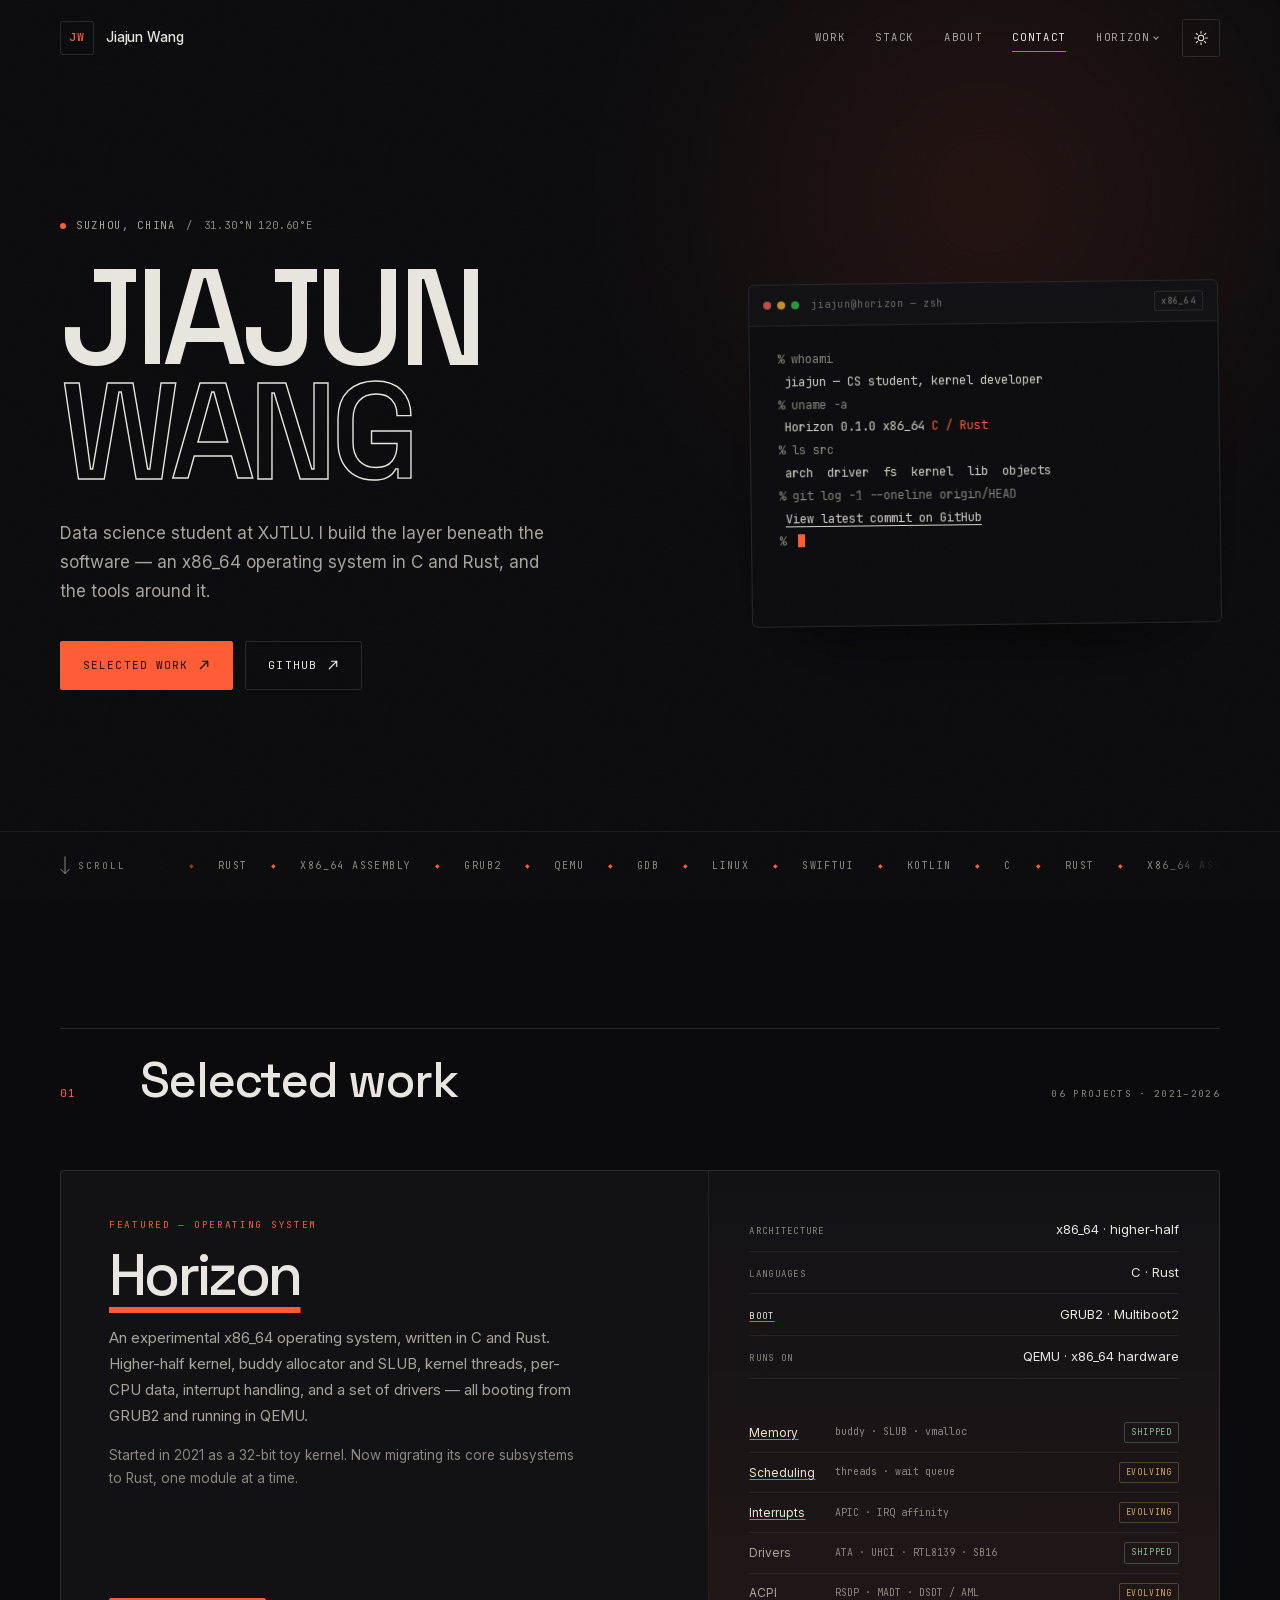
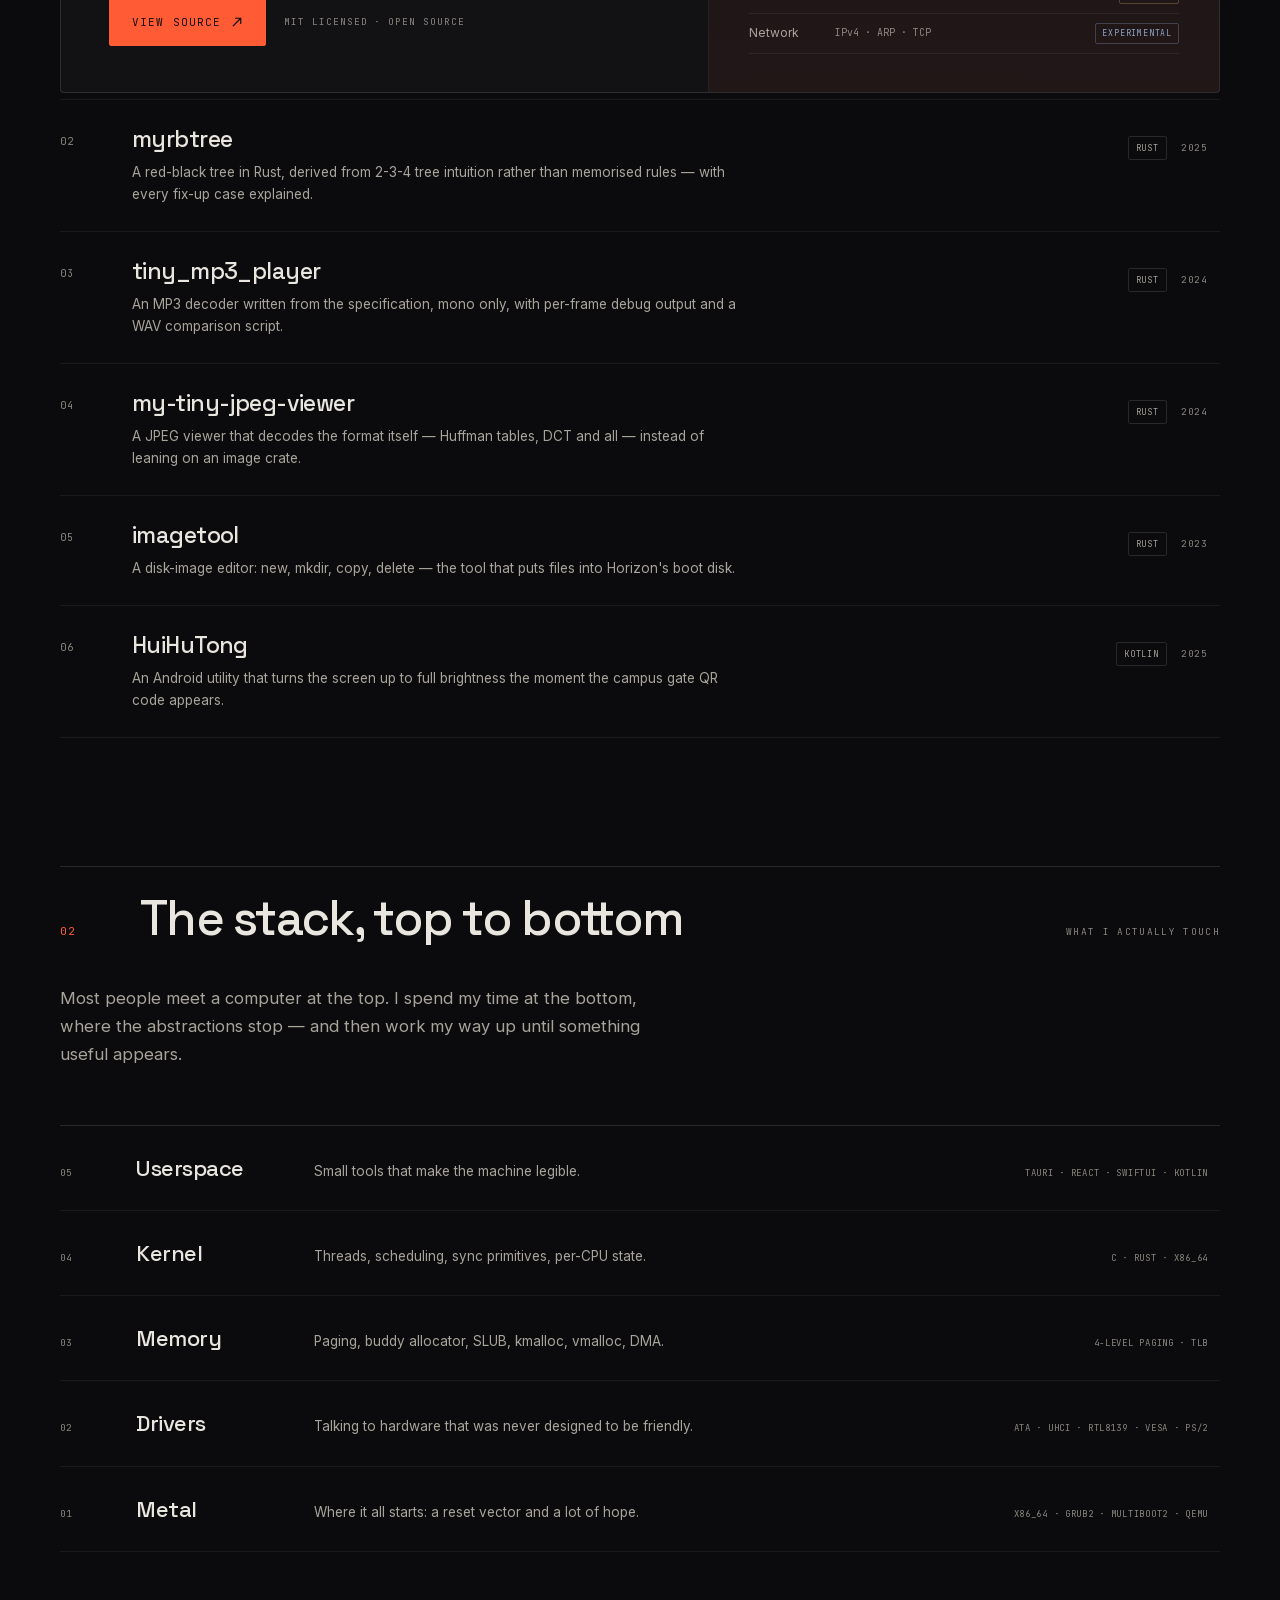
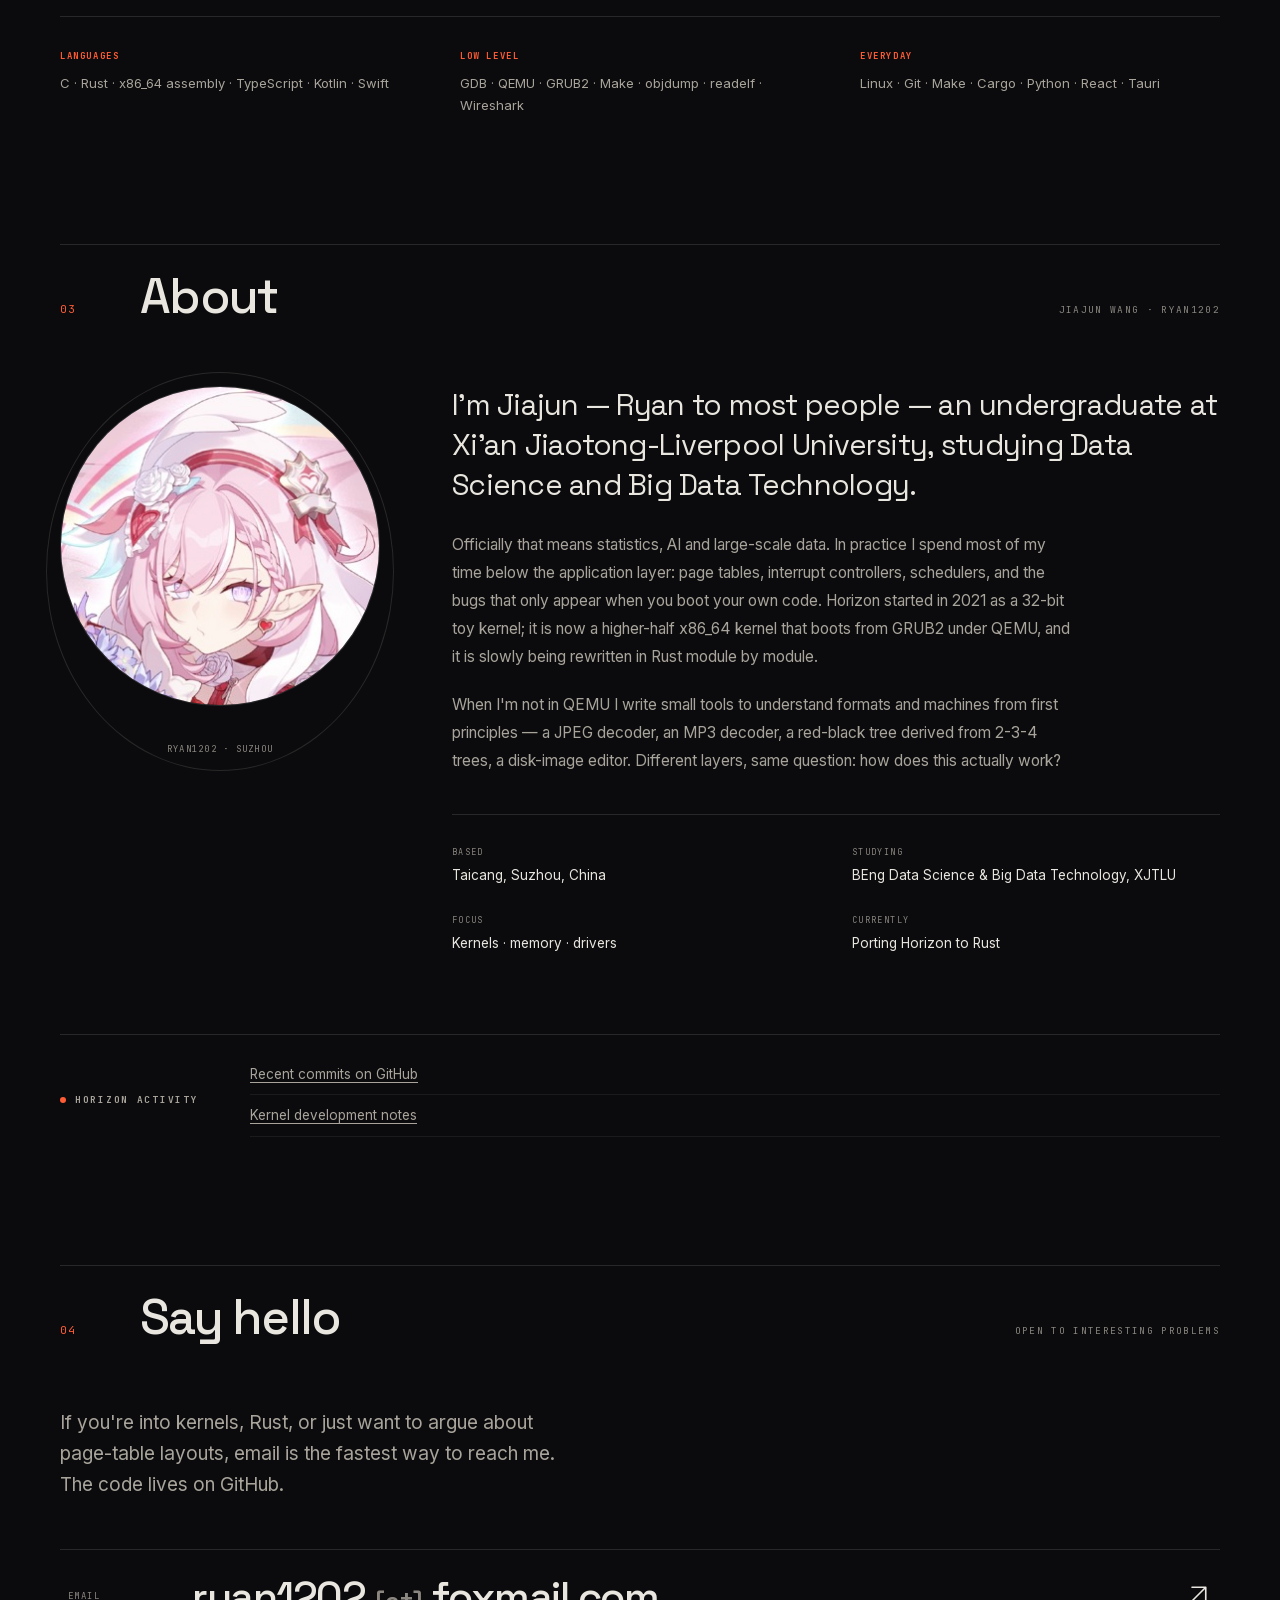
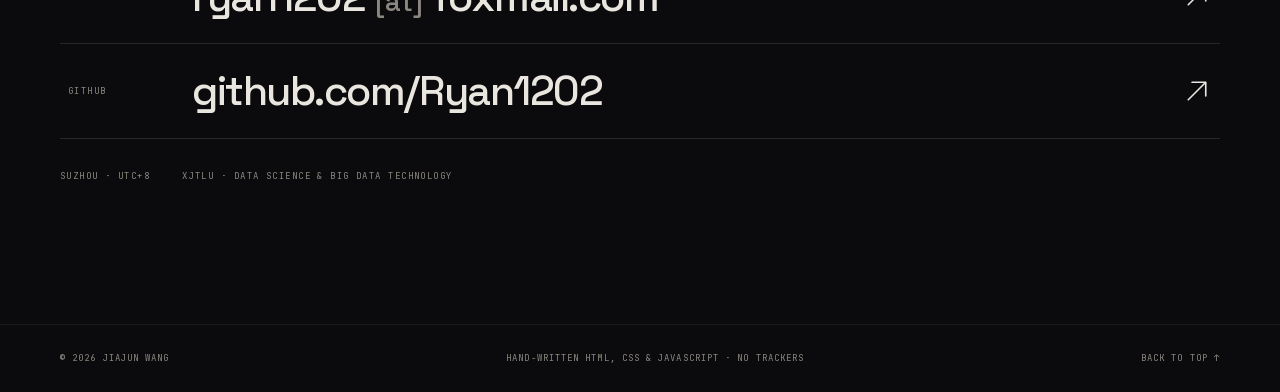
==== commit c3eda9ed: "Move Horizon submenu into the site navigation" ====
--- a/index.html
+++ b/index.html
@@ -53,7 +53,16 @@
         <a href="#stack">Stack</a>
         <a href="#about">About</a>
         <a href="#contact">Contact</a>
-        <a href="horizon/">Horizon</a>
+        <details class="nav-group" name="site-menu">
+          <summary>Horizon</summary>
+          <div class="nav-submenu">
+            <a href="horizon/index.html">History</a>
+            <a href="horizon/boot.html">Boot</a>
+            <a href="horizon/memory.html">Memory</a>
+            <a href="horizon/schedule.html">Schedule</a>
+            <a href="horizon/interrupts.html">IRQ</a>
+          </div>
+        </details>
       </nav>
 
       <button class="theme" id="theme" type="button" aria-label="Switch theme">
--- a/assets/css/style.css
+++ b/assets/css/style.css
@@ -219,10 +219,12 @@
 
 .nav {
   display: flex;
+  align-items: center;
   gap: 30px;
   margin-left: auto;
 }
-.nav a {
+.nav > a,
+.nav-group > summary {
   position: relative;
   font-family: var(--mono);
   font-size: 10.5px;
@@ -232,7 +234,7 @@
   padding: 6px 0;
   transition: color .2s;
 }
-.nav a::after {
+.nav > a::after {
   content: "";
   position: absolute;
   left: 0;
@@ -244,10 +246,66 @@
   transform-origin: 0 50%;
   transition: transform .35s var(--ease);
 }
-.nav a:hover { color: var(--text); }
-.nav a:hover::after,
-.nav a.active::after { transform: scaleX(1); }
-.nav a.active { color: var(--text); }
+.nav > a:hover { color: var(--text); }
+.nav > a:hover::after,
+.nav > a.active::after { transform: scaleX(1); }
+.nav > a.active { color: var(--text); }
+
+.nav-group {
+  position: relative;
+}
+
+.nav-group > summary {
+  display: flex;
+  align-items: center;
+  gap: .4em;
+  list-style: none;
+  cursor: pointer;
+}
+
+.nav-group > summary::-webkit-details-marker { display: none; }
+.nav-group > summary::after {
+  width: .38em;
+  height: .38em;
+  border: solid currentColor;
+  border-width: 0 1px 1px 0;
+  transform: translateY(-.1em) rotate(45deg);
+  content: "";
+}
+
+.nav-group > summary:hover,
+.nav-group[open] > summary {
+  color: var(--text);
+}
+
+.nav-group[open] > summary::after {
+  transform: translateY(.1em) rotate(225deg);
+}
+
+.nav-submenu {
+  position: absolute;
+  top: 100%;
+  right: 0;
+  display: flex;
+  padding: 3px;
+  border: 1px solid var(--line);
+  border-radius: var(--radius);
+  background: var(--surface);
+  box-shadow: 0 8px 24px rgb(0 0 0 / .14);
+}
+
+.nav-submenu a {
+  padding: 10px clamp(5px, 2vw, 12px);
+  border-radius: 2px;
+  color: var(--text-2);
+  font: 500 .7rem/1.3 var(--mono);
+}
+
+.nav-submenu a:hover,
+.nav-submenu a[aria-current="page"] {
+  color: var(--accent);
+  background: var(--accent-soft);
+}
 
 .theme {
   display: grid;
@@ -1116,7 +1174,7 @@
 
   .brand-name { display: none; }
   .nav { gap: 20px; }
-  .nav a { font-size: 9.5px; letter-spacing: .12em; }
+  .nav > a, .nav-group > summary { font-size: 9.5px; letter-spacing: .12em; }
 
   .hero-title { font-size: clamp(3.1rem, 15vw, 5.4rem); }
   .lede { font-size: 15.5px; }
@@ -1173,7 +1231,7 @@
 
 @media (max-width: 380px) {
   .nav { gap: 14px; }
-  .nav a { font-size: 9px; }
+  .nav > a, .nav-group > summary { font-size: 9px; }
 }
 
 @media (prefers-reduced-motion: reduce) {
@@ -1194,26 +1252,16 @@
   .reveal, .reveal-load { opacity: 1; transform: none; }
 }
 
-.nav a[aria-current="page"] {
+.horizon-detail {
   color: var(--text);
-}
-
-.nav a[aria-current="page"]::after {
-  transform: scaleX(1);
-}
-
-.horizon-links {
-  display: flex;
-  flex-wrap: wrap;
-  gap: 8px 16px;
-  font-family: var(--mono);
-  font-size: .75rem;
+  text-decoration: underline;
+  text-decoration-color: var(--accent);
+  text-decoration-thickness: .1em;
+  text-underline-offset: .2em;
 }
 
 #horizon-commit { overflow-wrap: anywhere; }
 
-.horizon-links a,
-.horizon-detail,
 #horizon-commit,
 .now-list a {
   text-decoration: underline;
@@ -1221,8 +1269,6 @@
 }
 
 .horizon-detail:hover,
-.horizon-links a:hover,
-.horizon-links a[aria-current="page"],
 #horizon-commit:hover,
 .now-list a:hover {
   color: var(--accent);
@@ -1230,14 +1276,25 @@
 
 @media (max-width: 560px) {
   .head-inner {
+    position: relative;
     gap: 10px;
+  }
+
+  .nav-group {
+    position: static;
+  }
+
+  .nav-submenu {
+    top: calc(50% + 11px);
+    right: var(--pad);
   }
 
   .head-inner .nav {
     gap: clamp(6px, 2vw, 12px);
   }
 
-  .head-inner .nav a {
+  .head-inner .nav > a,
+  .head-inner .nav-group > summary {
     letter-spacing: .05em;
   }
 
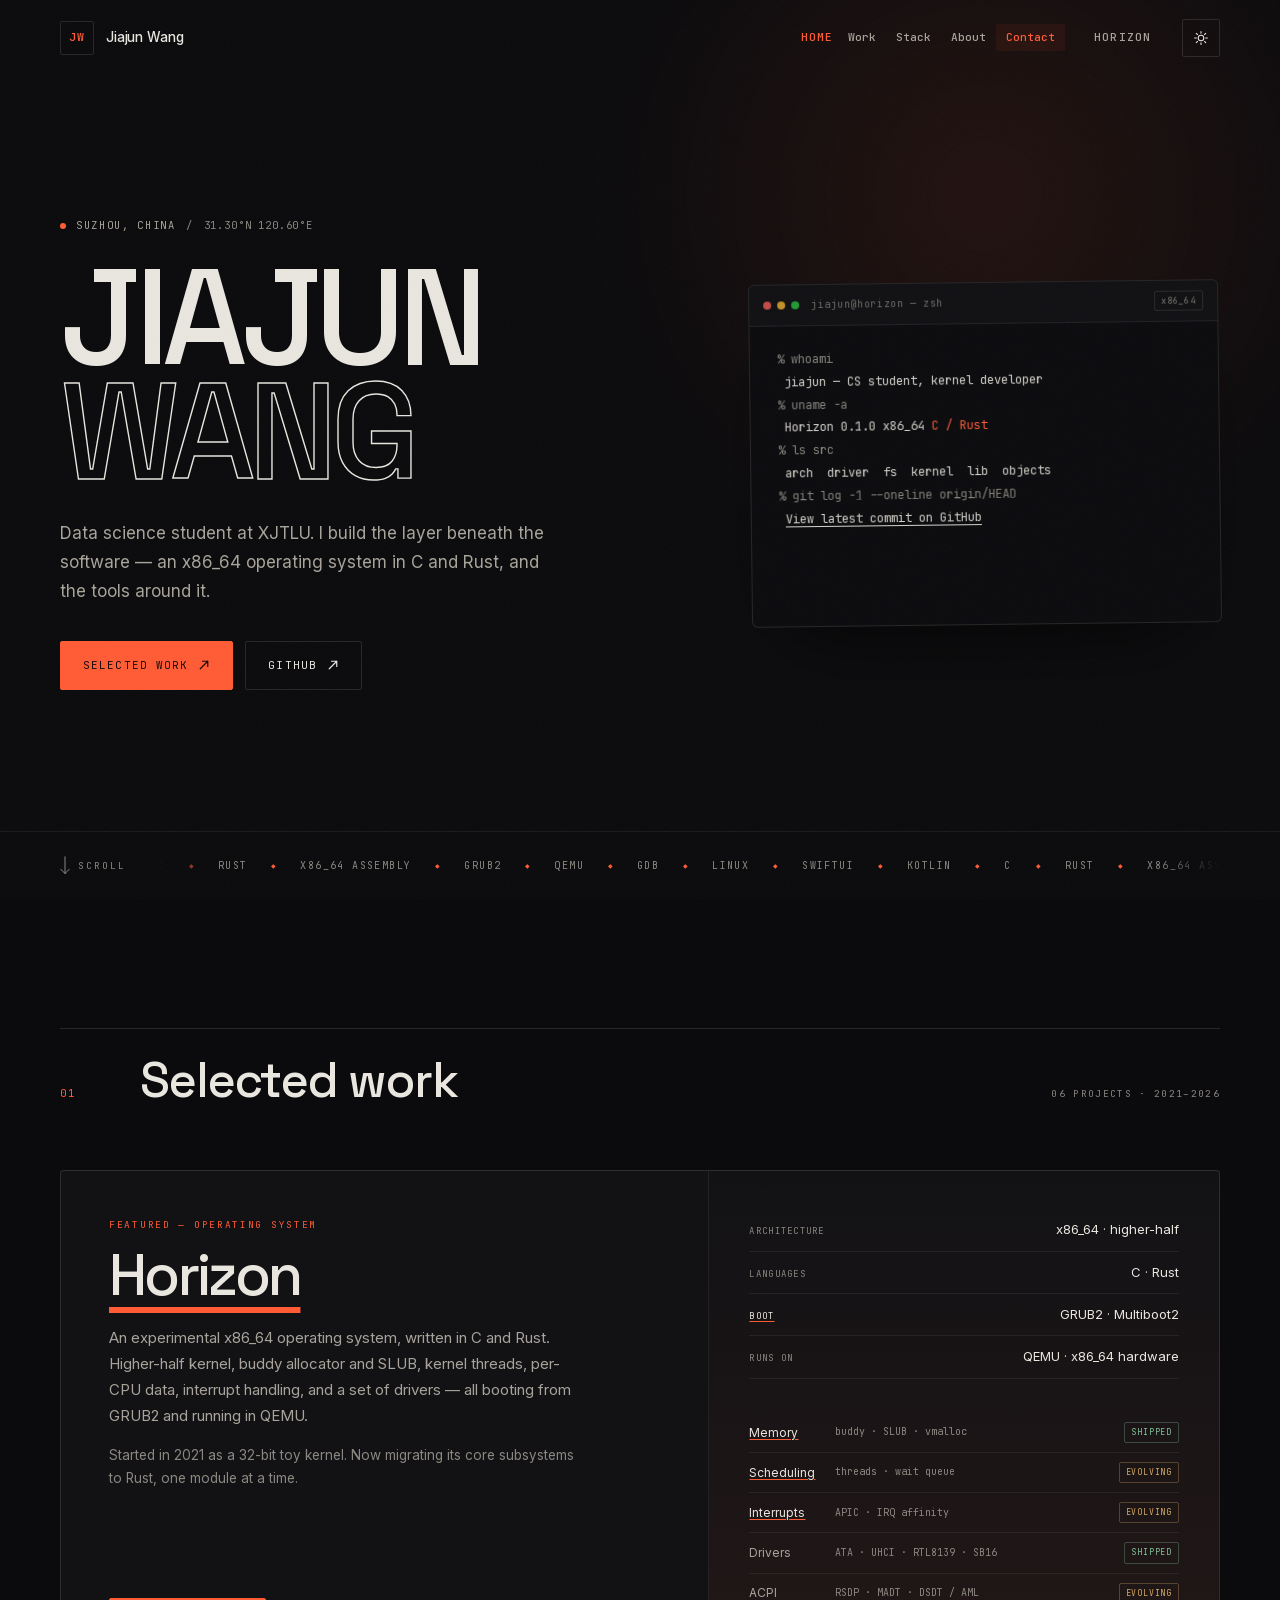
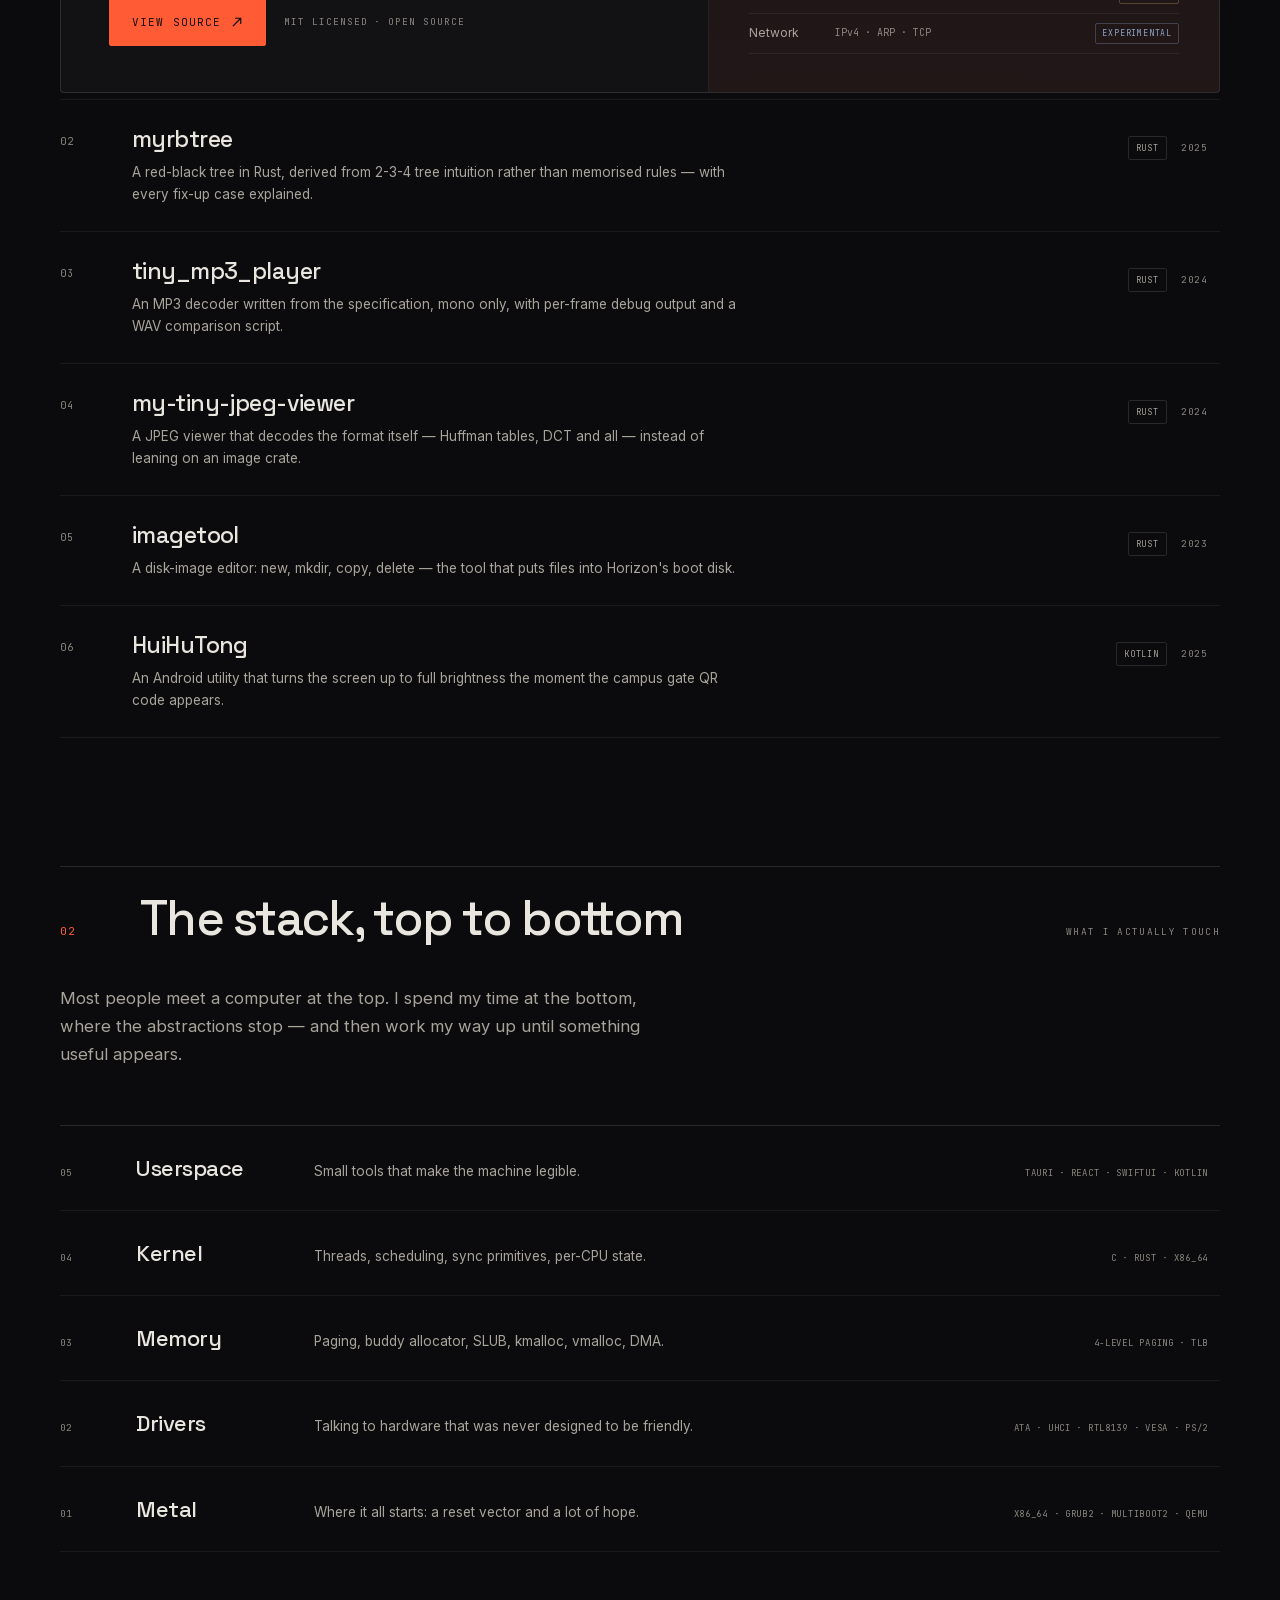
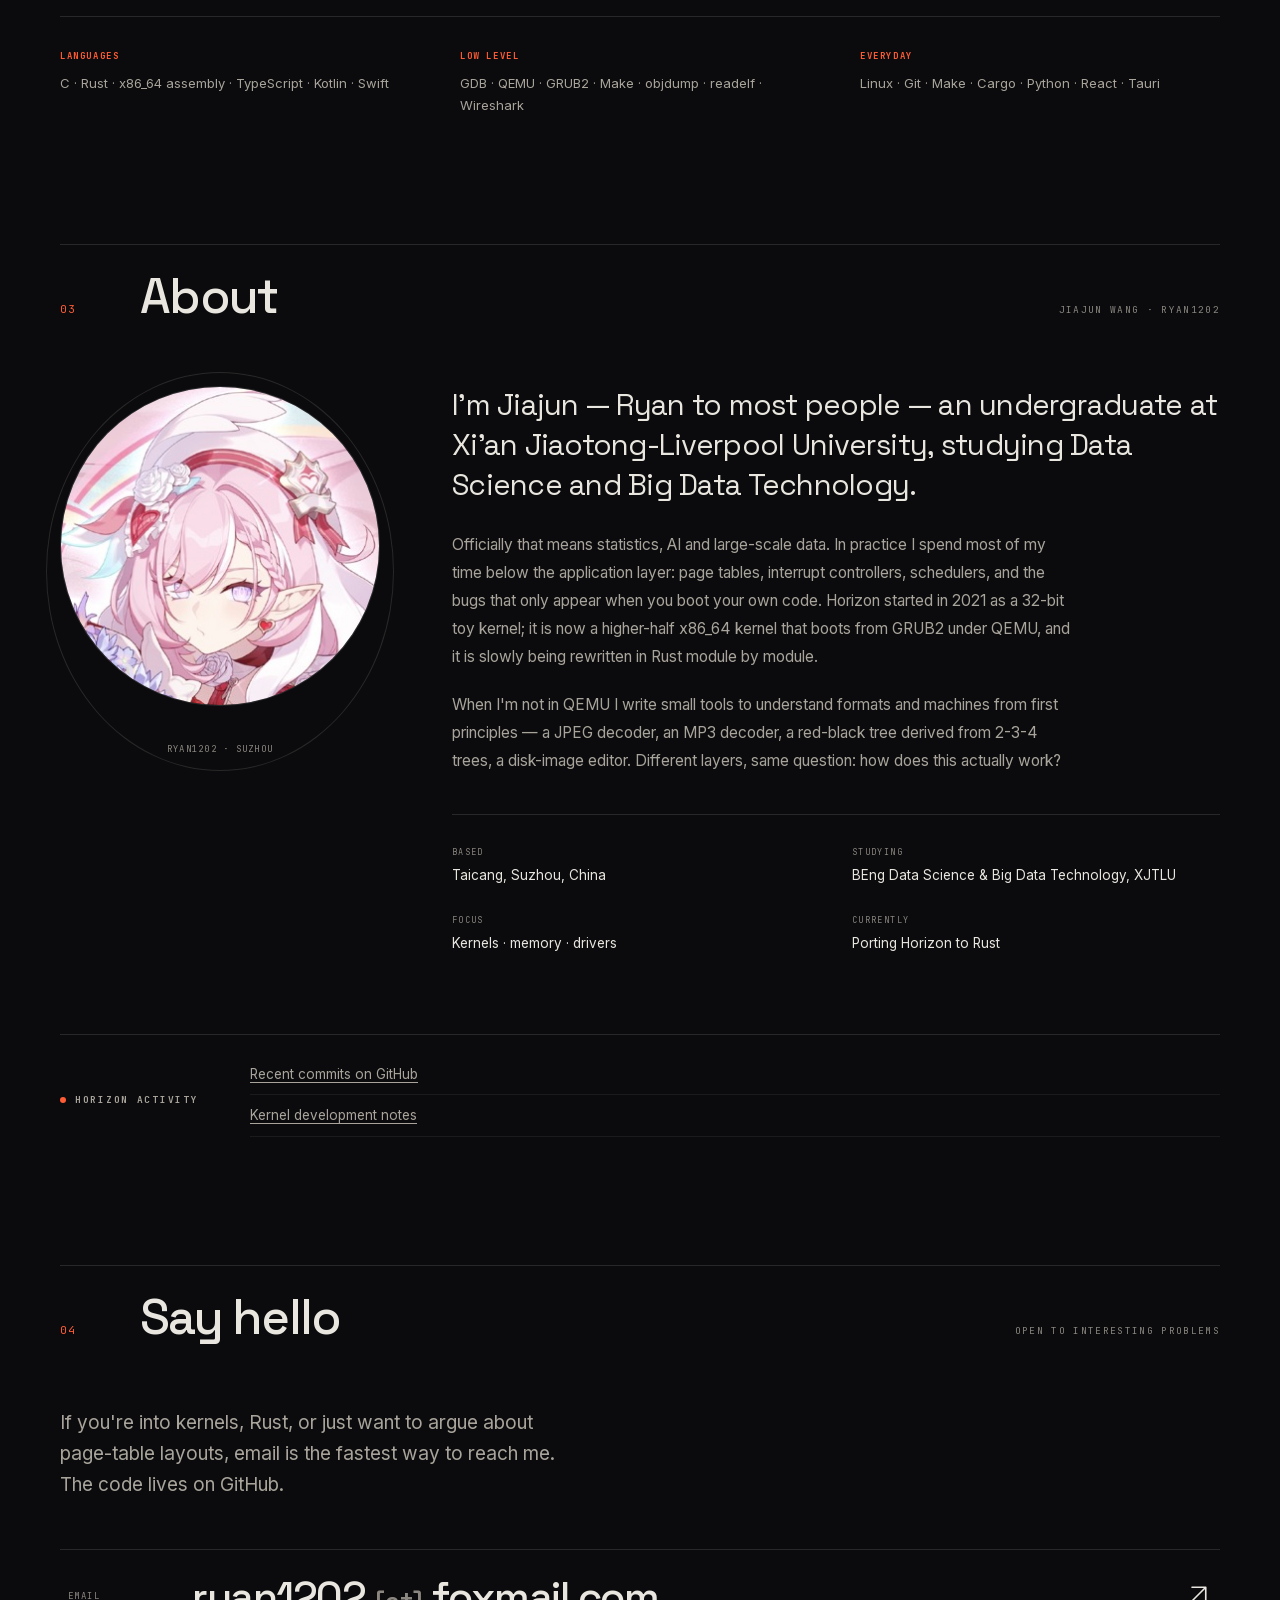
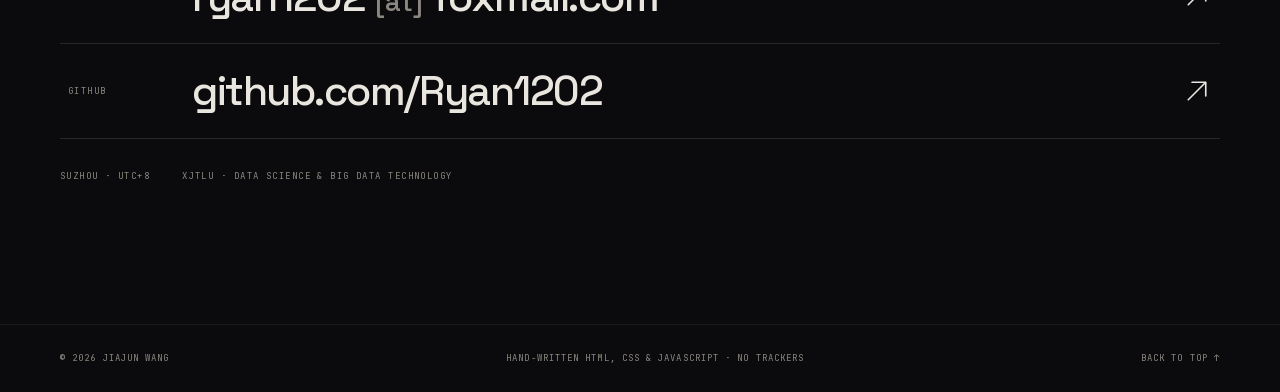
==== commit 06524d7c: "Group site navigation with inline expansion" ====
--- a/index.html
+++ b/index.html
@@ -49,20 +49,29 @@
       </a>
 
       <nav class="nav" aria-label="Site">
-        <a href="#work">Work</a>
-        <a href="#stack">Stack</a>
-        <a href="#about">About</a>
-        <a href="#contact">Contact</a>
-        <details class="nav-group" name="site-menu">
-          <summary>Horizon</summary>
-          <div class="nav-submenu">
-            <a href="horizon/index.html">History</a>
-            <a href="horizon/boot.html">Boot</a>
-            <a href="horizon/memory.html">Memory</a>
-            <a href="horizon/schedule.html">Schedule</a>
-            <a href="horizon/interrupts.html">IRQ</a>
-          </div>
-        </details>
+        <div class="nav-group">
+          <a class="nav-root" href="index.html" aria-current="page" aria-expanded="true" aria-controls="home-sections">Home</a>
+          <div class="nav-submenu" id="home-sections">
+            <div class="nav-links">
+              <a href="#work">Work</a>
+              <a href="#stack">Stack</a>
+              <a href="#about">About</a>
+              <a href="#contact">Contact</a>
+            </div>
+          </div>
+        </div>
+        <div class="nav-group">
+          <a class="nav-root" href="horizon/" aria-expanded="false" aria-controls="horizon-sections">Horizon</a>
+          <div class="nav-submenu" id="horizon-sections" inert>
+            <div class="nav-links">
+              <a href="horizon/index.html">History</a>
+              <a href="horizon/boot.html">Boot</a>
+              <a href="horizon/memory.html">Memory</a>
+              <a href="horizon/schedule.html">Schedule</a>
+              <a href="horizon/interrupts.html">IRQ</a>
+            </div>
+          </div>
+        </div>
       </nav>
 
       <button class="theme" id="theme" type="button" aria-label="Switch theme">
--- a/assets/css/style.css
+++ b/assets/css/style.css
@@ -220,89 +220,66 @@
 .nav {
   display: flex;
   align-items: center;
-  gap: 30px;
+  gap: clamp(6px, 2vw, 30px);
+  min-width: 0;
   margin-left: auto;
-}
-.nav > a,
-.nav-group > summary {
-  position: relative;
-  font-family: var(--mono);
-  font-size: 10.5px;
-  letter-spacing: .16em;
-  text-transform: uppercase;
+  padding: 3px;
+  overflow-x: auto;
+  scrollbar-width: none;
+}
+.nav-group {
+  display: flex;
+  flex: 0 0 auto;
+  align-items: center;
+  white-space: nowrap;
+}
+
+.nav-root {
+  padding: 6px 4px;
   color: var(--text-2);
-  padding: 6px 0;
-  transition: color .2s;
-}
-.nav > a::after {
-  content: "";
-  position: absolute;
-  left: 0;
-  bottom: 0;
-  width: 100%;
-  height: 1px;
-  background: var(--accent);
-  transform: scaleX(0);
-  transform-origin: 0 50%;
-  transition: transform .35s var(--ease);
-}
-.nav > a:hover { color: var(--text); }
-.nav > a:hover::after,
-.nav > a.active::after { transform: scaleX(1); }
-.nav > a.active { color: var(--text); }
-
-.nav-group {
-  position: relative;
-}
-
-.nav-group > summary {
-  display: flex;
-  align-items: center;
-  gap: .4em;
-  list-style: none;
-  cursor: pointer;
-}
-
-.nav-group > summary::-webkit-details-marker { display: none; }
-.nav-group > summary::after {
-  width: .38em;
-  height: .38em;
-  border: solid currentColor;
-  border-width: 0 1px 1px 0;
-  transform: translateY(-.1em) rotate(45deg);
-  content: "";
-}
-
-.nav-group > summary:hover,
-.nav-group[open] > summary {
-  color: var(--text);
-}
-
-.nav-group[open] > summary::after {
-  transform: translateY(.1em) rotate(225deg);
+  font: 500 .7rem/1.3 var(--mono);
+  letter-spacing: .1em;
+  text-transform: uppercase;
+}
+
+.nav-root:hover,
+.nav-root[aria-current="page"],
+.nav-root[data-current-section] {
+  color: var(--accent);
 }
 
 .nav-submenu {
-  position: absolute;
-  top: 100%;
-  right: 0;
-  display: flex;
-  padding: 3px;
-  border: 1px solid var(--line);
-  border-radius: var(--radius);
-  background: var(--surface);
-  box-shadow: 0 8px 24px rgb(0 0 0 / .14);
-}
-
-.nav-submenu a {
-  padding: 10px clamp(5px, 2vw, 12px);
+  display: grid;
+  grid-template-columns: 0fr;
+  opacity: 0;
+  transition: grid-template-columns .28s var(--ease), opacity .2s ease;
+}
+
+.nav-root[aria-expanded="true"] + .nav-submenu {
+  grid-template-columns: 1fr;
+  opacity: 1;
+}
+
+.nav-links {
+  display: flex;
+  align-items: center;
+  min-width: 0;
+  overflow: hidden;
+}
+
+.nav-links a {
+  flex: 0 0 auto;
+  margin-block: 3px;
+  padding: 6px clamp(4px, 1vw, 10px);
   border-radius: 2px;
   color: var(--text-2);
   font: 500 .7rem/1.3 var(--mono);
 }
 
-.nav-submenu a:hover,
-.nav-submenu a[aria-current="page"] {
+.nav-links a:focus-visible { outline-offset: -2px; }
+
+.nav-links a:hover,
+.nav-links a[aria-current] {
   color: var(--accent);
   background: var(--accent-soft);
 }
@@ -1174,7 +1151,6 @@
 
   .brand-name { display: none; }
   .nav { gap: 20px; }
-  .nav > a, .nav-group > summary { font-size: 9.5px; letter-spacing: .12em; }
 
   .hero-title { font-size: clamp(3.1rem, 15vw, 5.4rem); }
   .lede { font-size: 15.5px; }
@@ -1231,7 +1207,6 @@
 
 @media (max-width: 380px) {
   .nav { gap: 14px; }
-  .nav > a, .nav-group > summary { font-size: 9px; }
 }
 
 @media (prefers-reduced-motion: reduce) {
@@ -1276,27 +1251,14 @@
 
 @media (max-width: 560px) {
   .head-inner {
-    position: relative;
     gap: 10px;
-  }
-
-  .nav-group {
-    position: static;
-  }
-
-  .nav-submenu {
-    top: calc(50% + 11px);
-    right: var(--pad);
   }
 
   .head-inner .nav {
     gap: clamp(6px, 2vw, 12px);
   }
 
-  .head-inner .nav > a,
-  .head-inner .nav-group > summary {
-    letter-spacing: .05em;
-  }
+  .nav-root { letter-spacing: .05em; }
 
   .head-inner .theme {
     flex-shrink: 0;
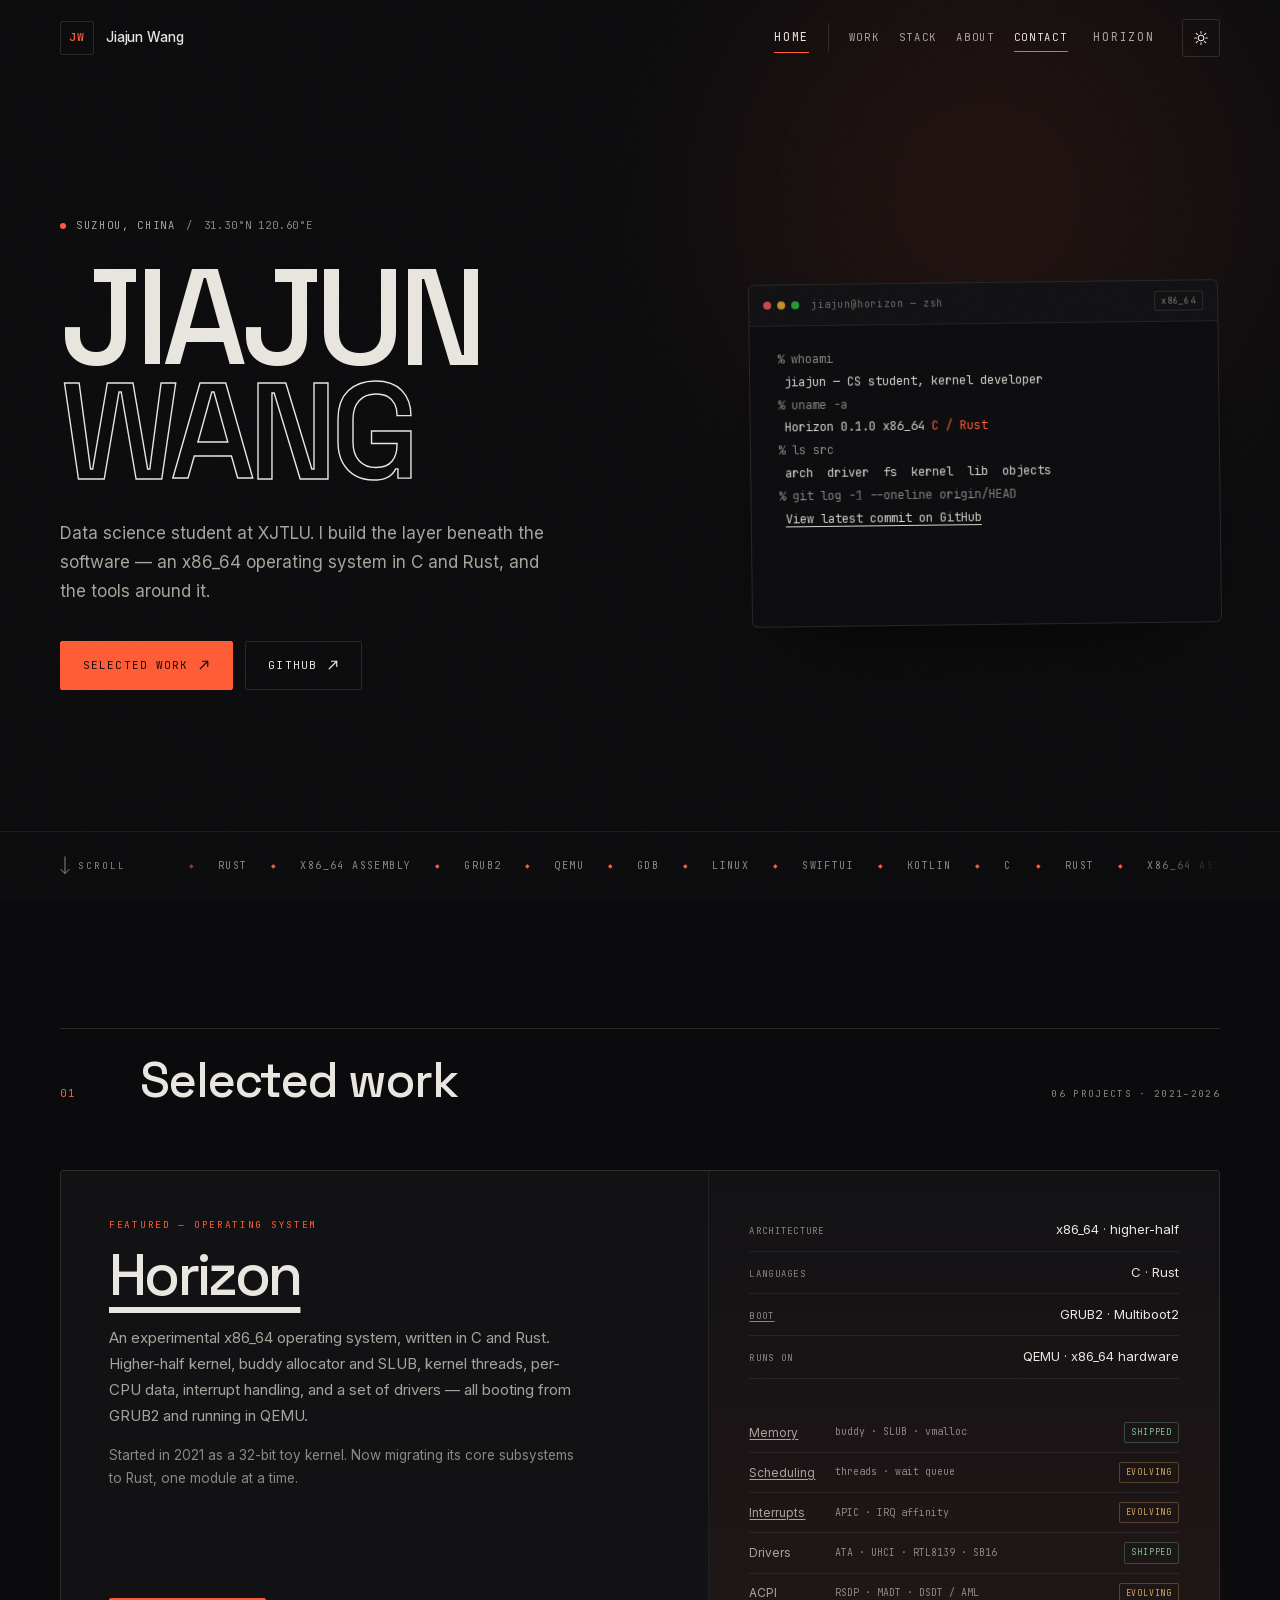
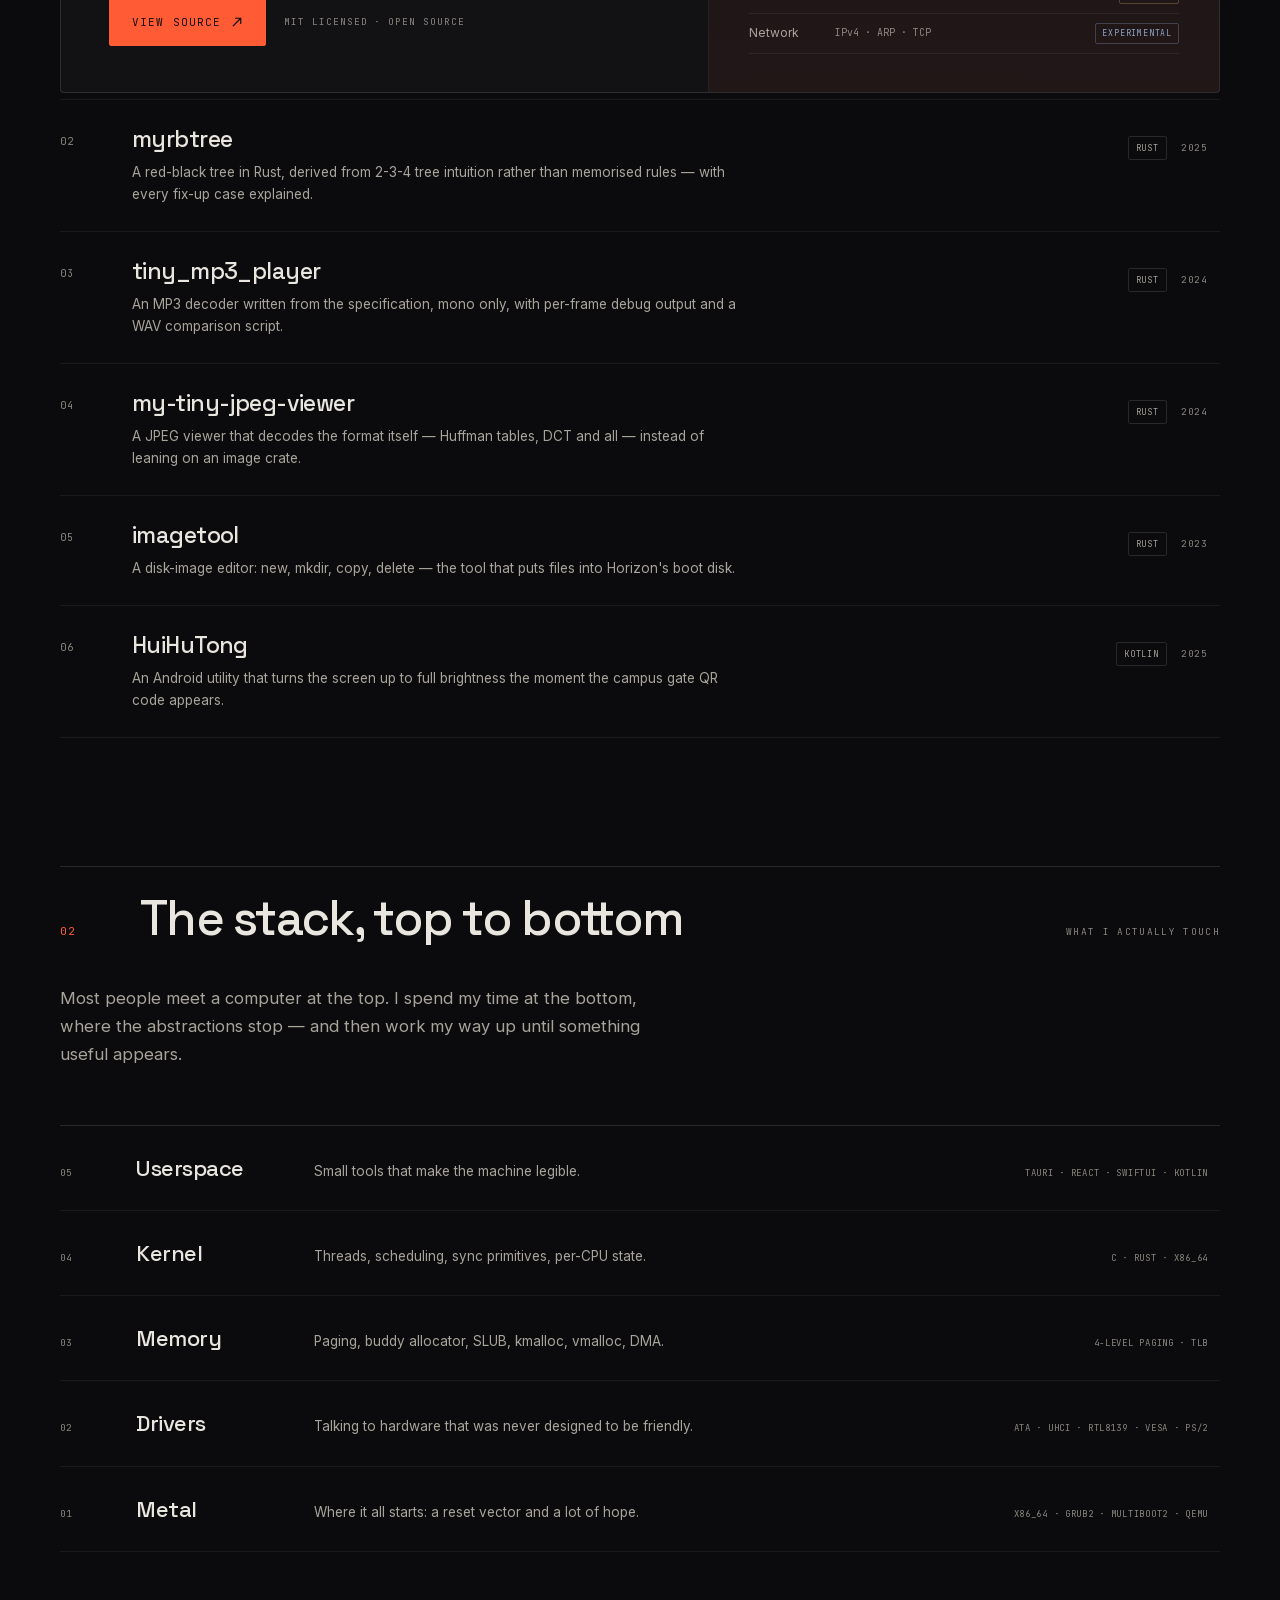
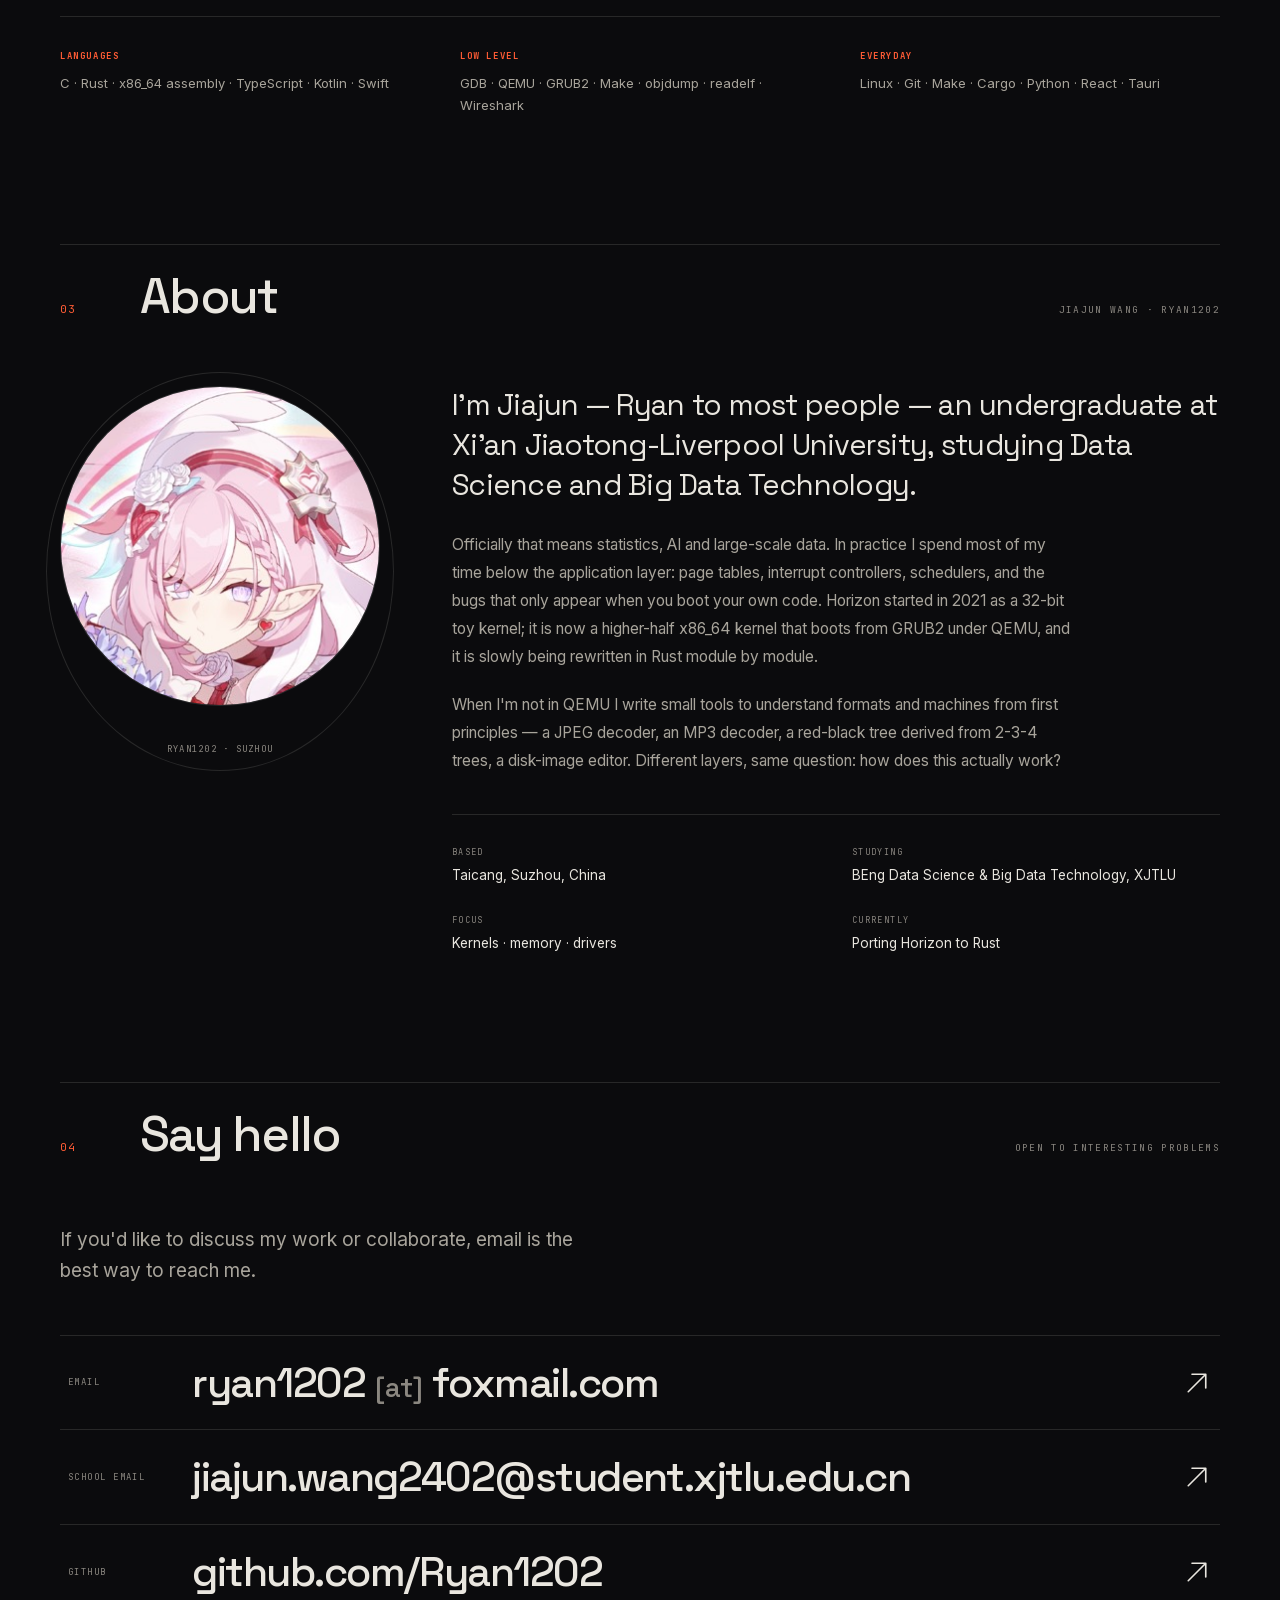
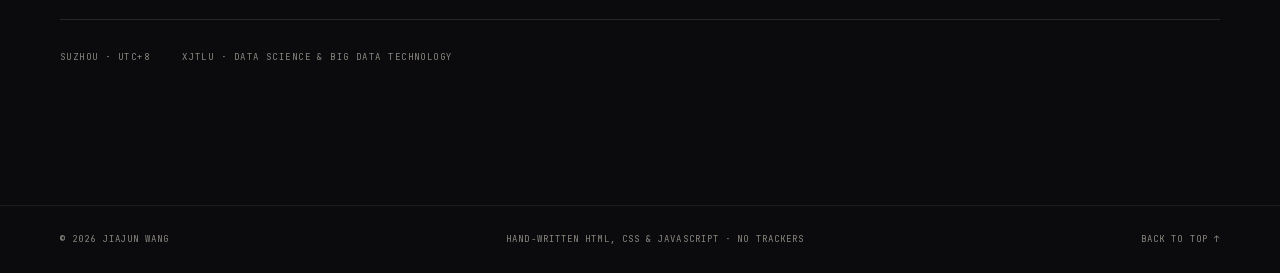
==== commit db7a9149: "Refine site navigation, page motion, and contact details" ====
--- a/index.html
+++ b/index.html
@@ -383,14 +383,6 @@
             </dl>
           </div>
         </div>
-
-        <div class="now reveal">
-          <h3 class="now-title"><span class="dot" aria-hidden="true"></span> Horizon activity</h3>
-          <ul class="now-list">
-            <li><a href="https://github.com/Ryan1202/Horizon-Operating-System/commits/HEAD/">Recent commits on GitHub</a></li>
-            <li><a href="https://github.com/Ryan1202/Horizon-Operating-System/tree/driver-refactor/doc/notes">Kernel development notes</a></li>
-          </ul>
-        </div>
       </div>
     </section>
 
@@ -404,14 +396,18 @@
         </div>
 
         <p class="contact-lede reveal">
-          If you're into kernels, Rust, or just want to argue about page-table
-          layouts, email is the fastest way to reach me. The code lives on GitHub.
+          If you'd like to discuss my work or collaborate, email is the best way to reach me.
         </p>
 
         <div class="contact-rows reveal">
           <a class="contact-row" id="mailRow">
             <span class="contact-kind">Email</span>
             <span class="contact-value">ryan1202 <span class="at">[at]</span> foxmail.com</span>
+            <svg viewBox="0 0 24 24" aria-hidden="true"><path d="M5 19L19 5M19 5H8M19 5v11"/></svg>
+          </a>
+          <a class="contact-row" href="mailto:jiajun.wang2402@student.xjtlu.edu.cn">
+            <span class="contact-kind">School email</span>
+            <span class="contact-value">jiajun.wang2402@student.xjtlu.edu.cn</span>
             <svg viewBox="0 0 24 24" aria-hidden="true"><path d="M5 19L19 5M19 5H8M19 5v11"/></svg>
           </a>
           <a class="contact-row" href="https://github.com/Ryan1202" target="_blank" rel="noopener">
--- a/assets/css/style.css
+++ b/assets/css/style.css
@@ -218,11 +218,13 @@
 }
 
 .nav {
-  display: flex;
-  align-items: center;
-  gap: clamp(6px, 2vw, 30px);
+  --nav-group-gap: clamp(6px, 2vw, 30px);
+  --nav-font-size: 10.5px;
+  display: flex;
+  flex: 1;
+  align-items: center;
+  justify-content: safe flex-end;
   min-width: 0;
-  margin-left: auto;
   padding: 3px;
   overflow-x: auto;
   scrollbar-width: none;
@@ -234,54 +236,88 @@
   white-space: nowrap;
 }
 
-.nav-root {
-  padding: 6px 4px;
+.nav-group:not(:last-child) {
+  padding-inline-end: var(--nav-group-gap);
+}
+
+.nav-submenu {
+  flex: 0 0 auto;
+  width: 0;
+  overflow: hidden;
+  opacity: 0;
+}
+
+.nav-root[aria-expanded="true"] + .nav-submenu {
+  width: var(--submenu-width, max-content);
+  opacity: 1;
+}
+
+.nav.is-ready .nav-submenu {
+  transition-property: width, opacity;
+  transition-duration: .38s;
+  transition-timing-function: cubic-bezier(.28, .62, .42, 1);
+}
+
+.nav-links {
+  --divider-gap: clamp(12px, 1.5vw, 20px);
+  position: relative;
+  display: flex;
+  align-items: center;
+  width: max-content;
+  gap: clamp(10px, 1.5vw, 20px);
+  padding-inline-start: calc(2 * var(--divider-gap) + 1px);
+}
+
+.nav-links::before {
+  content: "";
+  position: absolute;
+  inset-block: 0;
+  inset-inline-start: var(--divider-gap);
+  width: 1px;
+  background: var(--line);
+}
+
+.nav-group a {
+  position: relative;
+  flex: 0 0 auto;
+  font-family: var(--mono);
+  font-size: var(--nav-font-size);
+  letter-spacing: .16em;
+  text-transform: uppercase;
   color: var(--text-2);
-  font: 500 .7rem/1.3 var(--mono);
-  letter-spacing: .1em;
-  text-transform: uppercase;
-}
-
-.nav-root:hover,
-.nav-root[aria-current="page"],
-.nav-root[data-current-section] {
-  color: var(--accent);
-}
-
-.nav-submenu {
-  display: grid;
-  grid-template-columns: 0fr;
-  opacity: 0;
-  transition: grid-template-columns .28s var(--ease), opacity .2s ease;
-}
-
-.nav-root[aria-expanded="true"] + .nav-submenu {
-  grid-template-columns: 1fr;
-  opacity: 1;
-}
-
-.nav-links {
-  display: flex;
-  align-items: center;
-  min-width: 0;
-  overflow: hidden;
-}
-
-.nav-links a {
-  flex: 0 0 auto;
-  margin-block: 3px;
-  padding: 6px clamp(4px, 1vw, 10px);
-  border-radius: 2px;
-  color: var(--text-2);
-  font: 500 .7rem/1.3 var(--mono);
-}
-
-.nav-links a:focus-visible { outline-offset: -2px; }
-
-.nav-links a:hover,
-.nav-links a[aria-current] {
-  color: var(--accent);
-  background: var(--accent-soft);
+  padding: 6px 0;
+  transition: color .2s;
+}
+
+.nav-group .nav-root {
+  font-size: calc(var(--nav-font-size) + 1px);
+}
+
+.nav-group a::after {
+  content: "";
+  position: absolute;
+  left: 0;
+  bottom: 0;
+  width: 100%;
+  height: 1px;
+  background: var(--accent);
+  transform: scaleX(0);
+  transform-origin: 0 50%;
+  transition: transform .35s var(--ease);
+}
+
+.nav-group a:focus-visible { outline-offset: -2px; }
+
+.nav-group a:hover,
+.nav-group a[aria-current],
+.nav-group a[data-current-section] {
+  color: var(--text);
+}
+
+.nav-group a:hover::after,
+.nav-group a[aria-current]::after,
+.nav-group a[data-current-section]::after {
+  transform: scaleX(1);
 }
 
 .theme {
@@ -962,39 +998,6 @@
 }
 .facts dd { margin-top: 5px; font-size: 13.5px; color: var(--text); }
 
-.now {
-  display: grid;
-  grid-template-columns: 150px minmax(0, 1fr);
-  gap: 40px;
-  margin-top: 80px;
-  padding-top: 28px;
-  border-top: 1px solid var(--line);
-}
-.now-title {
-  display: flex;
-  align-items: center;
-  gap: 9px;
-  font-family: var(--mono);
-  font-size: 9.5px;
-  letter-spacing: .18em;
-  text-transform: uppercase;
-  color: var(--text-2);
-}
-.now-title .dot {
-  width: 6px;
-  height: 6px;
-  border-radius: 50%;
-  background: var(--accent);
-  animation: pulse 2.6s infinite;
-}
-.now-list li {
-  padding: 9px 0;
-  border-bottom: 1px solid var(--line-2);
-  font-size: 13.5px;
-  color: var(--text-2);
-}
-.now-list li:first-child { padding-top: 0; }
-
 /* ---------- 08 · contact ---------- */
 .contact { padding-bottom: 140px; }
 
@@ -1117,11 +1120,6 @@
 @keyframes marquee {
   to { transform: translateX(-50%); }
 }
-@keyframes pulse {
-  0% { box-shadow: 0 0 0 0 color-mix(in srgb, var(--accent) 55%, transparent); }
-  70% { box-shadow: 0 0 0 8px transparent; }
-  100% { box-shadow: 0 0 0 0 transparent; }
-}
 
 /* ---------- 10 · responsive ---------- */
 @media (max-width: 1100px) {
@@ -1141,7 +1139,6 @@
   .feature-main { border-right: 0; border-bottom: 1px solid var(--line-2); }
   .about-grid { grid-template-columns: 1fr; gap: 44px; }
   .portrait { max-width: 280px; }
-  .now { grid-template-columns: 1fr; gap: 20px; }
   .toolbox { grid-template-columns: 1fr 1fr; gap: 32px; }
   .section { padding-top: 96px; }
 }
@@ -1150,7 +1147,8 @@
   :root { --pad: 22px; --head-h: 64px; }
 
   .brand-name { display: none; }
-  .nav { gap: 20px; }
+  .nav { --nav-group-gap: 20px; --nav-font-size: 9.5px; }
+  .nav-group a { letter-spacing: .12em; }
 
   .hero-title { font-size: clamp(3.1rem, 15vw, 5.4rem); }
   .lede { font-size: 15.5px; }
@@ -1187,7 +1185,6 @@
   .toolbox { grid-template-columns: 1fr; gap: 26px; }
   .facts { grid-template-columns: 1fr; gap: 20px; }
   .about-copy p { font-size: 15px; }
-  .now { margin-top: 56px; }
 
   .contact { padding-bottom: 96px; }
   .contact-lede { font-size: 16.5px; margin-bottom: 36px; }
@@ -1206,7 +1203,7 @@
 }
 
 @media (max-width: 380px) {
-  .nav { gap: 14px; }
+  .nav { --nav-group-gap: 14px; --nav-font-size: 9px; }
 }
 
 @media (prefers-reduced-motion: reduce) {
@@ -1228,24 +1225,19 @@
 }
 
 .horizon-detail {
-  color: var(--text);
   text-decoration: underline;
-  text-decoration-color: var(--accent);
   text-decoration-thickness: .1em;
   text-underline-offset: .2em;
 }
 
 #horizon-commit { overflow-wrap: anywhere; }
 
-#horizon-commit,
-.now-list a {
+#horizon-commit {
   text-decoration: underline;
   text-underline-offset: .25em;
 }
 
-.horizon-detail:hover,
-#horizon-commit:hover,
-.now-list a:hover {
+#horizon-commit:hover {
   color: var(--accent);
 }
 
@@ -1255,10 +1247,8 @@
   }
 
   .head-inner .nav {
-    gap: clamp(6px, 2vw, 12px);
+    --nav-group-gap: clamp(6px, 2vw, 12px);
   }
-
-  .nav-root { letter-spacing: .05em; }
 
   .head-inner .theme {
     flex-shrink: 0;
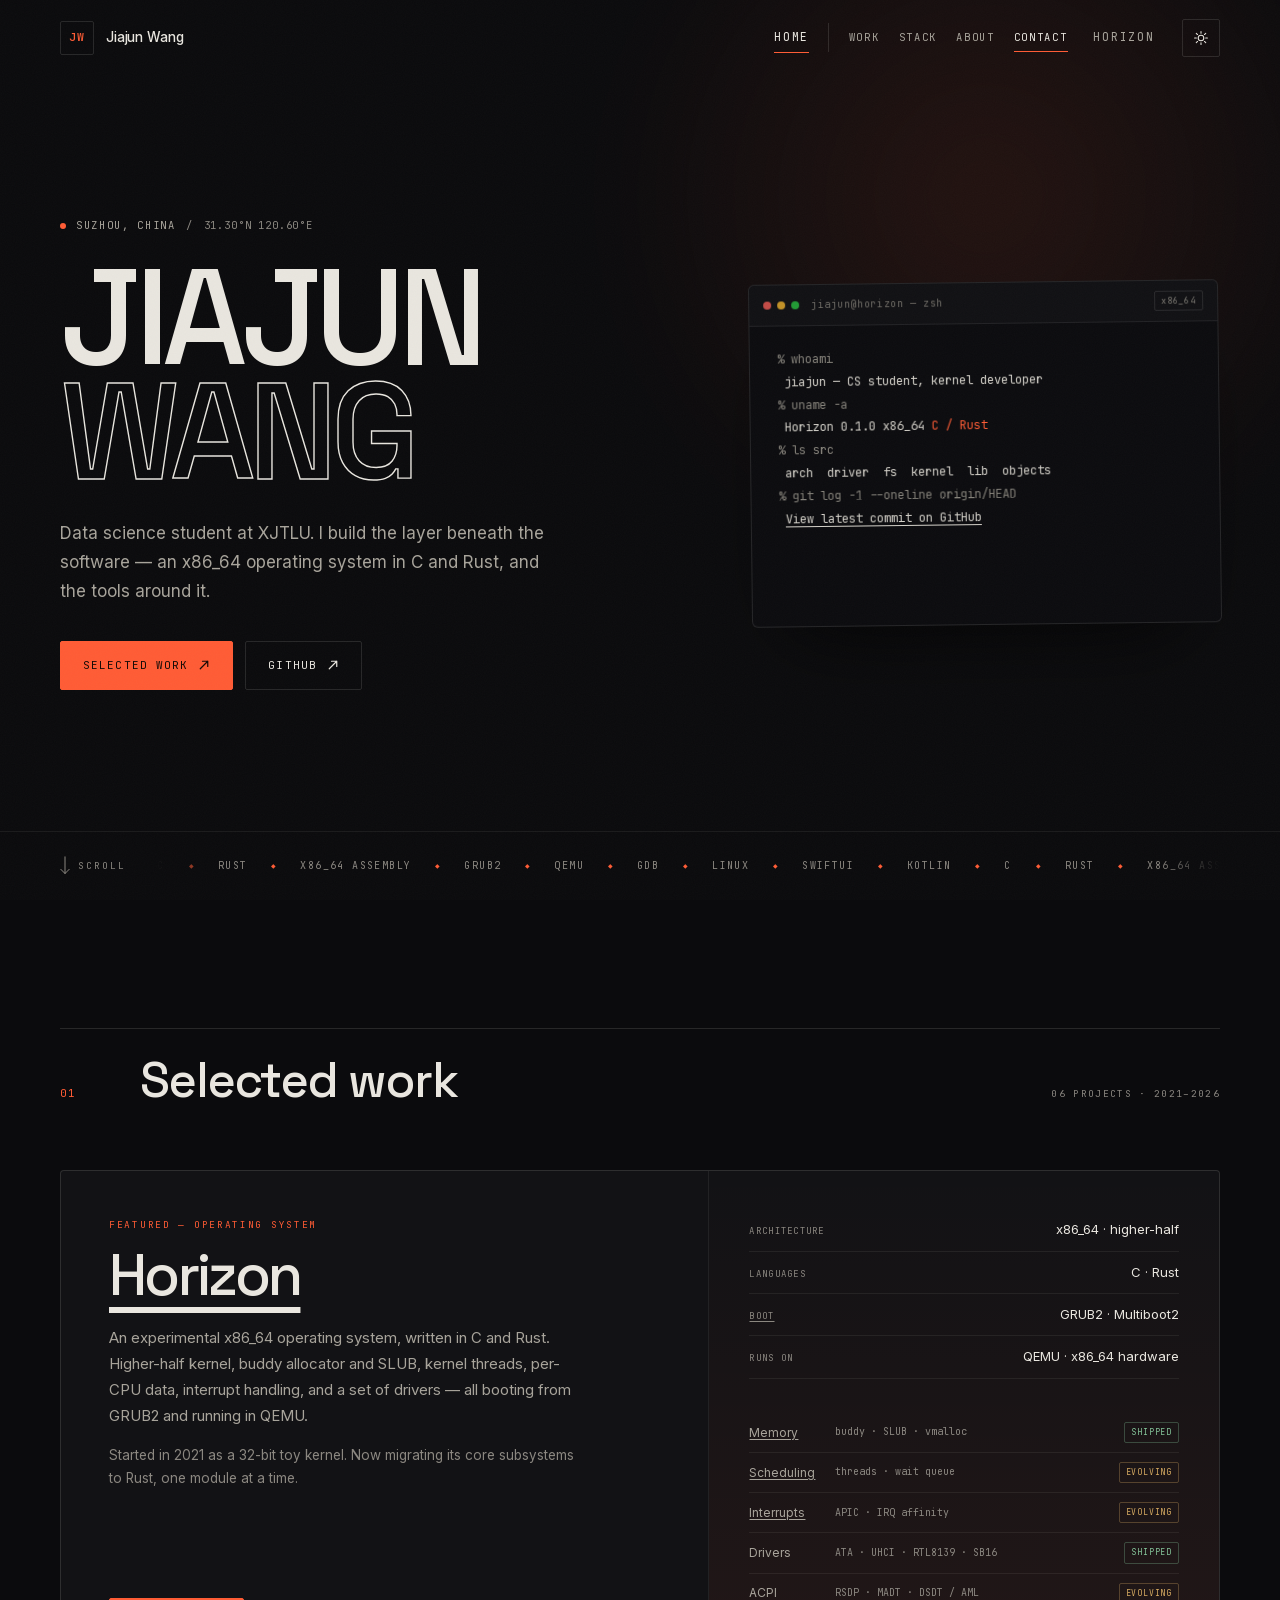
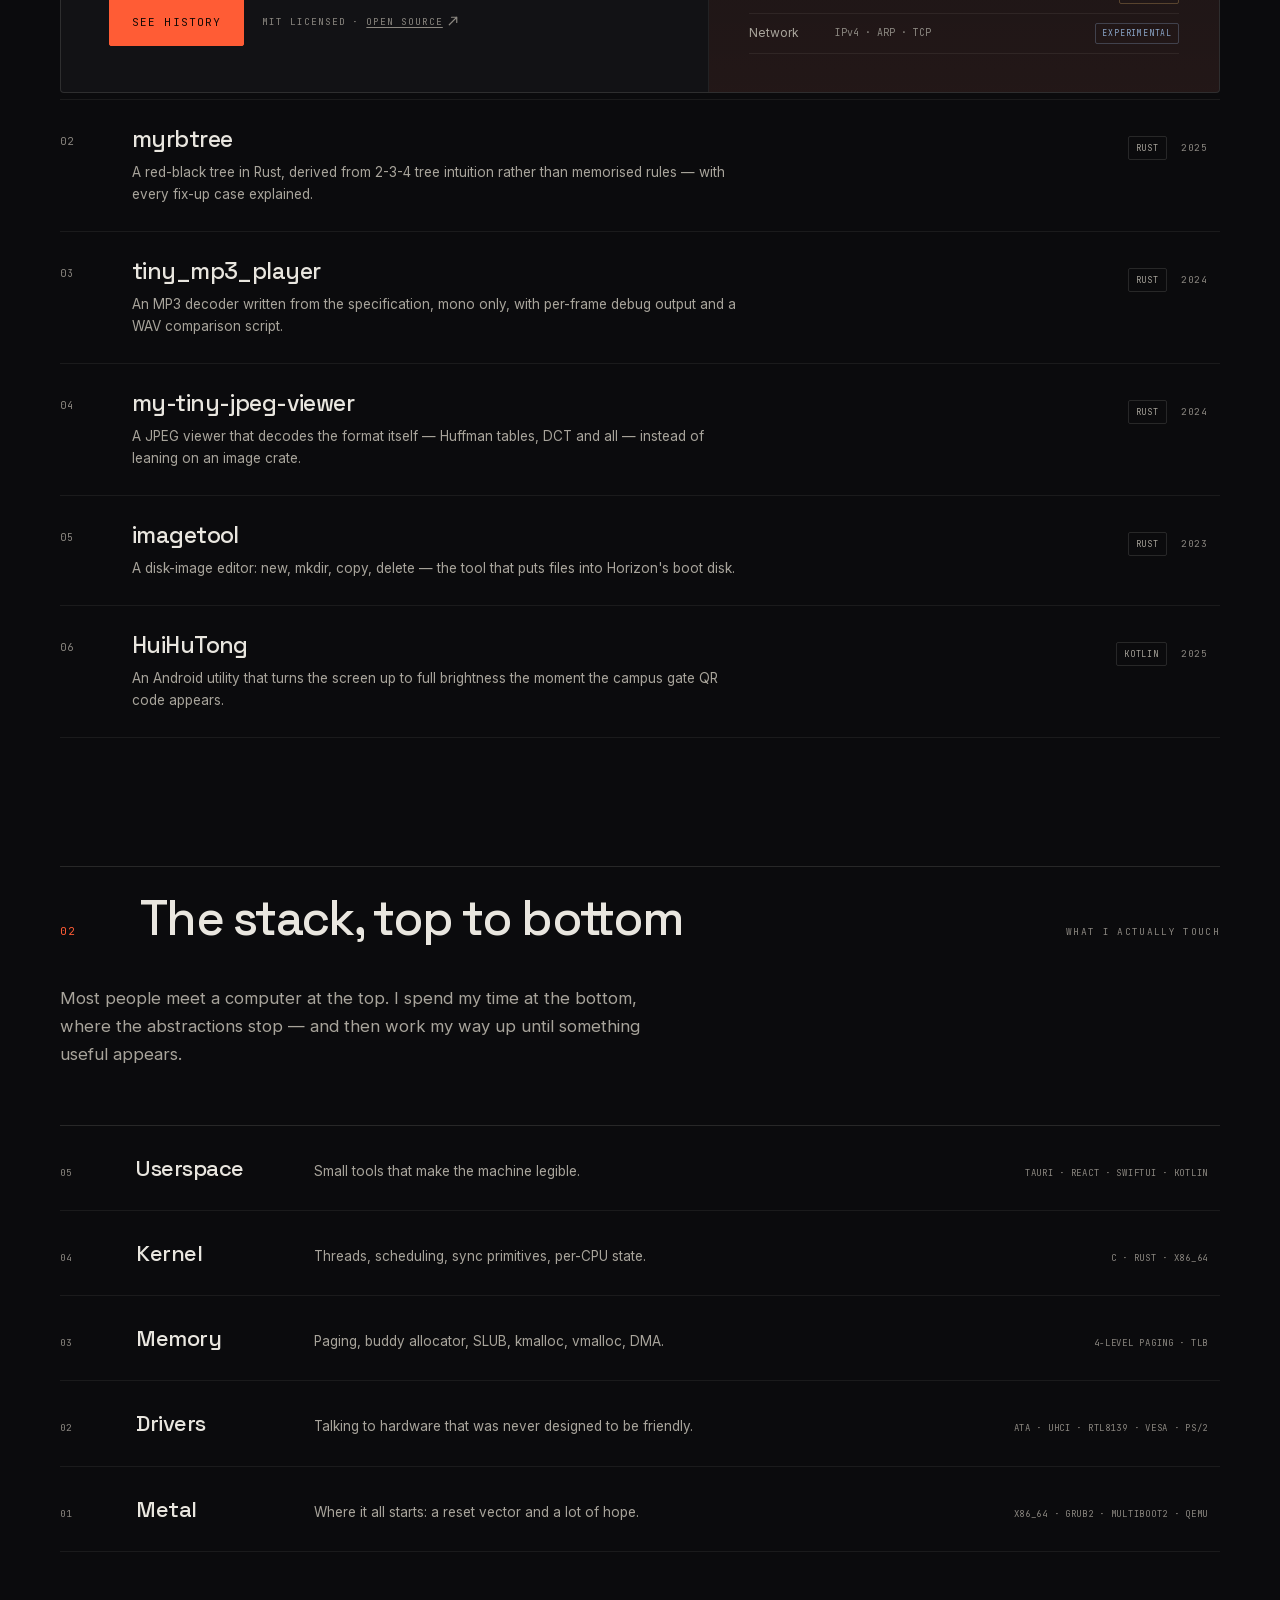
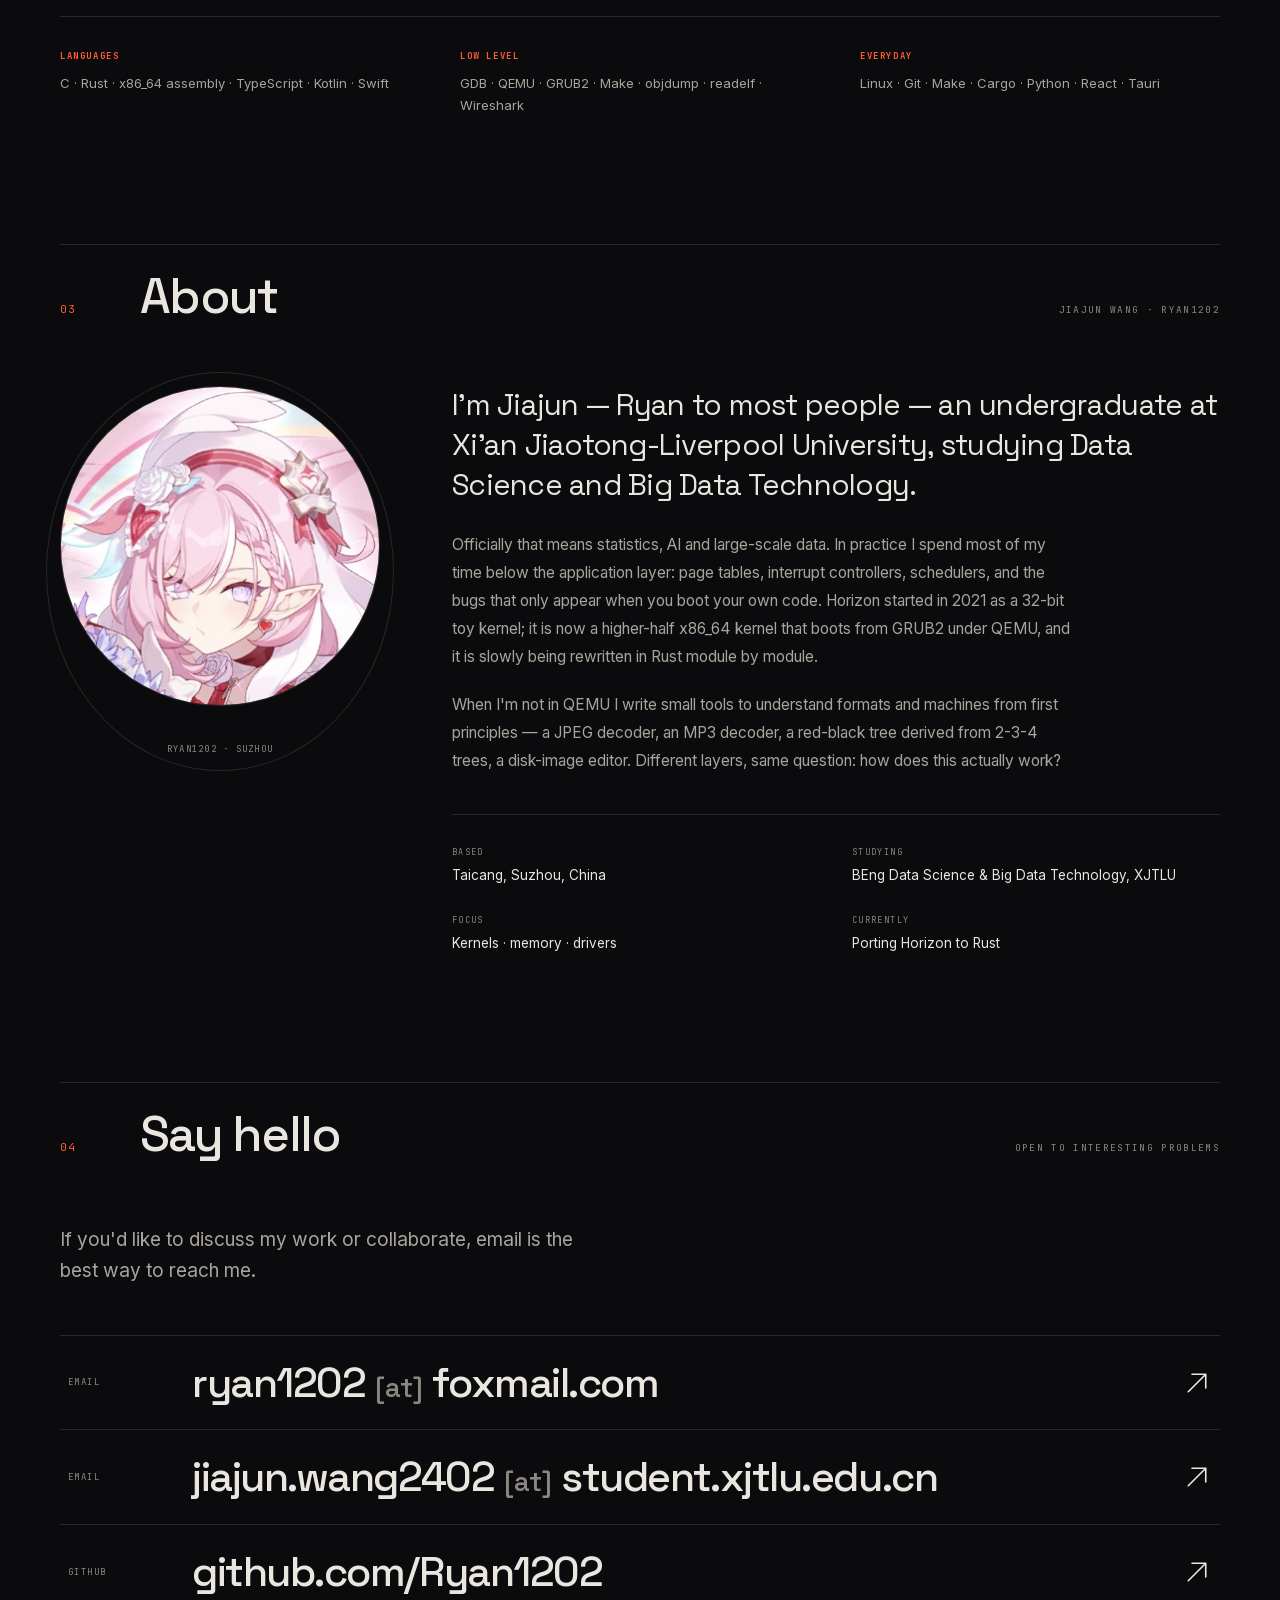
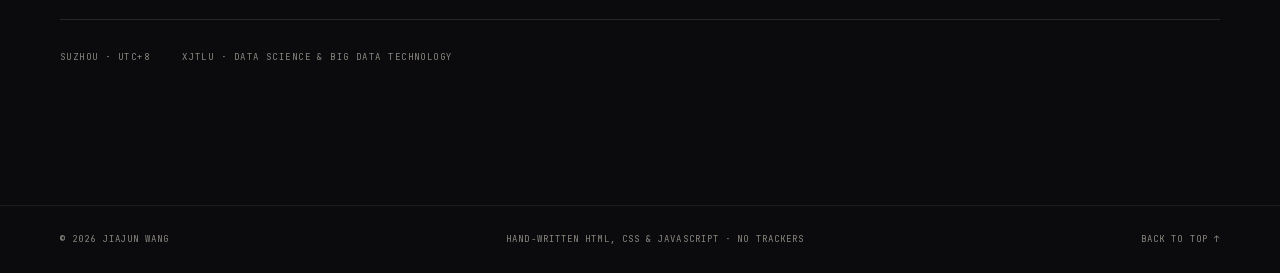
==== commit cd4783f0: "Format contact emails and refine Horizon links" ====
--- a/index.html
+++ b/index.html
@@ -183,11 +183,8 @@
               subsystems to Rust, one module at a time.
             </p>
             <div class="feature-actions">
-              <a class="btn btn-solid" href="https://github.com/Ryan1202/Horizon-Operating-System" target="_blank" rel="noopener">
-                View source
-                <svg viewBox="0 0 16 16" aria-hidden="true"><path d="M3 13L13 3M13 3H6M13 3v7"/></svg>
-              </a>
-              <span class="btn-note">MIT licensed · open source</span>
+              <a class="btn btn-solid" href="horizon/index.html">See history</a>
+              <span class="btn-note">MIT licensed · <a class="horizon-detail" href="https://github.com/Ryan1202/Horizon-Operating-System" target="_blank" rel="noopener">open source<svg viewBox="0 0 16 16" aria-hidden="true"><path d="M3 13L13 3M13 3H6M13 3v7"/></svg></a></span>
             </div>
           </div>
 
@@ -400,14 +397,14 @@
         </p>
 
         <div class="contact-rows reveal">
-          <a class="contact-row" id="mailRow">
+          <a class="contact-row" data-email>
             <span class="contact-kind">Email</span>
             <span class="contact-value">ryan1202 <span class="at">[at]</span> foxmail.com</span>
             <svg viewBox="0 0 24 24" aria-hidden="true"><path d="M5 19L19 5M19 5H8M19 5v11"/></svg>
           </a>
-          <a class="contact-row" href="mailto:jiajun.wang2402@student.xjtlu.edu.cn">
-            <span class="contact-kind">School email</span>
-            <span class="contact-value">jiajun.wang2402@student.xjtlu.edu.cn</span>
+          <a class="contact-row" data-email>
+            <span class="contact-kind">Email</span>
+            <span class="contact-value">jiajun.wang2402 <span class="at">[at]</span> student.xjtlu.edu.cn</span>
             <svg viewBox="0 0 24 24" aria-hidden="true"><path d="M5 19L19 5M19 5H8M19 5v11"/></svg>
           </a>
           <a class="contact-row" href="https://github.com/Ryan1202" target="_blank" rel="noopener">
--- a/assets/css/style.css
+++ b/assets/css/style.css
@@ -434,6 +434,14 @@
   margin-top: 36px;
 }
 
+.btn,
+.source-link {
+  font-family: var(--mono);
+  font-size: 11px;
+  letter-spacing: .1em;
+  text-transform: uppercase;
+}
+
 .btn {
   display: inline-flex;
   align-items: center;
@@ -441,13 +449,10 @@
   padding: 14px 22px;
   border: 1px solid transparent;
   border-radius: 2px;
-  font-family: var(--mono);
-  font-size: 11px;
-  letter-spacing: .1em;
-  text-transform: uppercase;
   transition: background-color .25s, border-color .25s, color .25s, transform .25s var(--ease);
 }
-.btn svg {
+.btn svg,
+.btn-note a svg {
   width: 12px;
   height: 12px;
   fill: none;
@@ -457,7 +462,8 @@
   stroke-linejoin: round;
   transition: transform .3s var(--ease);
 }
-.btn:hover svg { transform: translate(2px, -2px); }
+.btn:hover svg,
+.btn-note a:hover svg { transform: translate(2px, -2px); }
 
 .btn-solid {
   background: var(--accent);
@@ -697,6 +703,11 @@
   text-transform: uppercase;
   color: var(--text-3);
 }
+.btn-note a { white-space: nowrap; }
+.btn-note a svg {
+  margin-inline-start: 4px;
+  vertical-align: -.25em;
+}
 
 .feature-spec {
   display: flex;
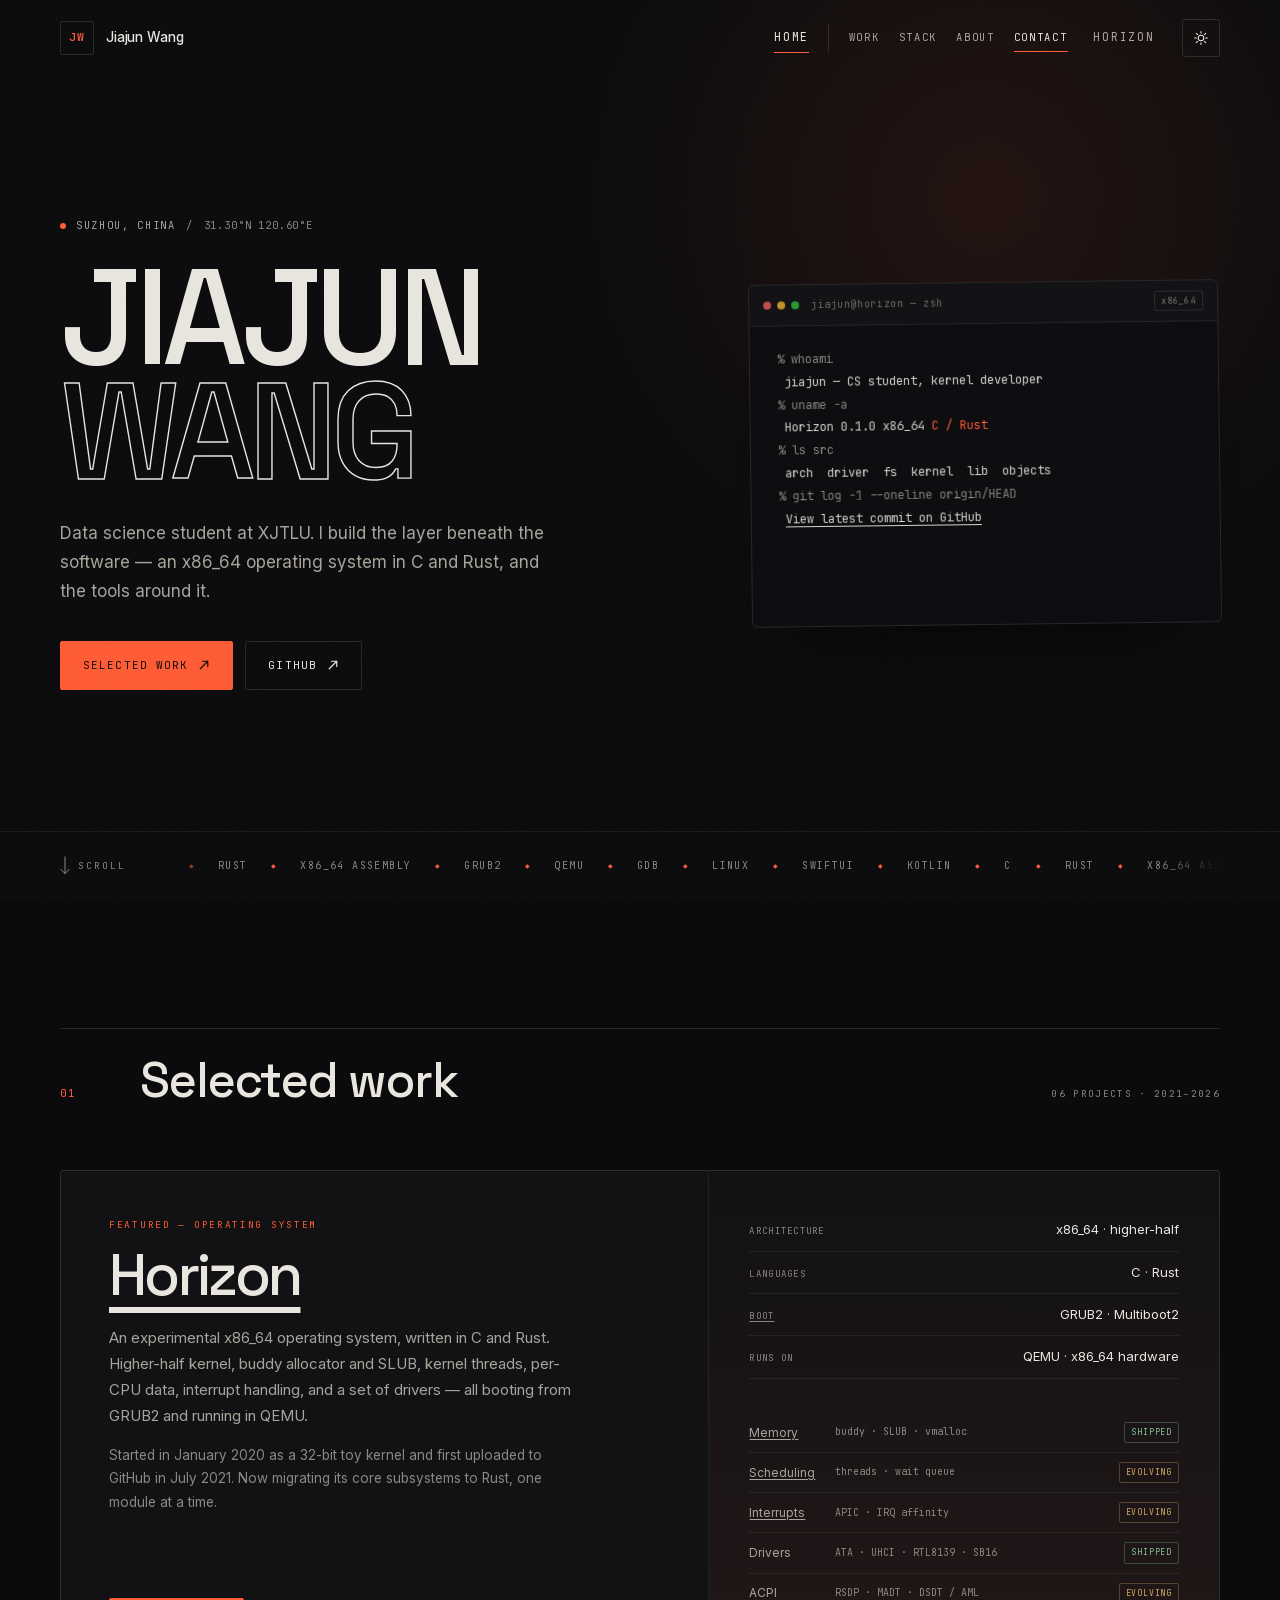
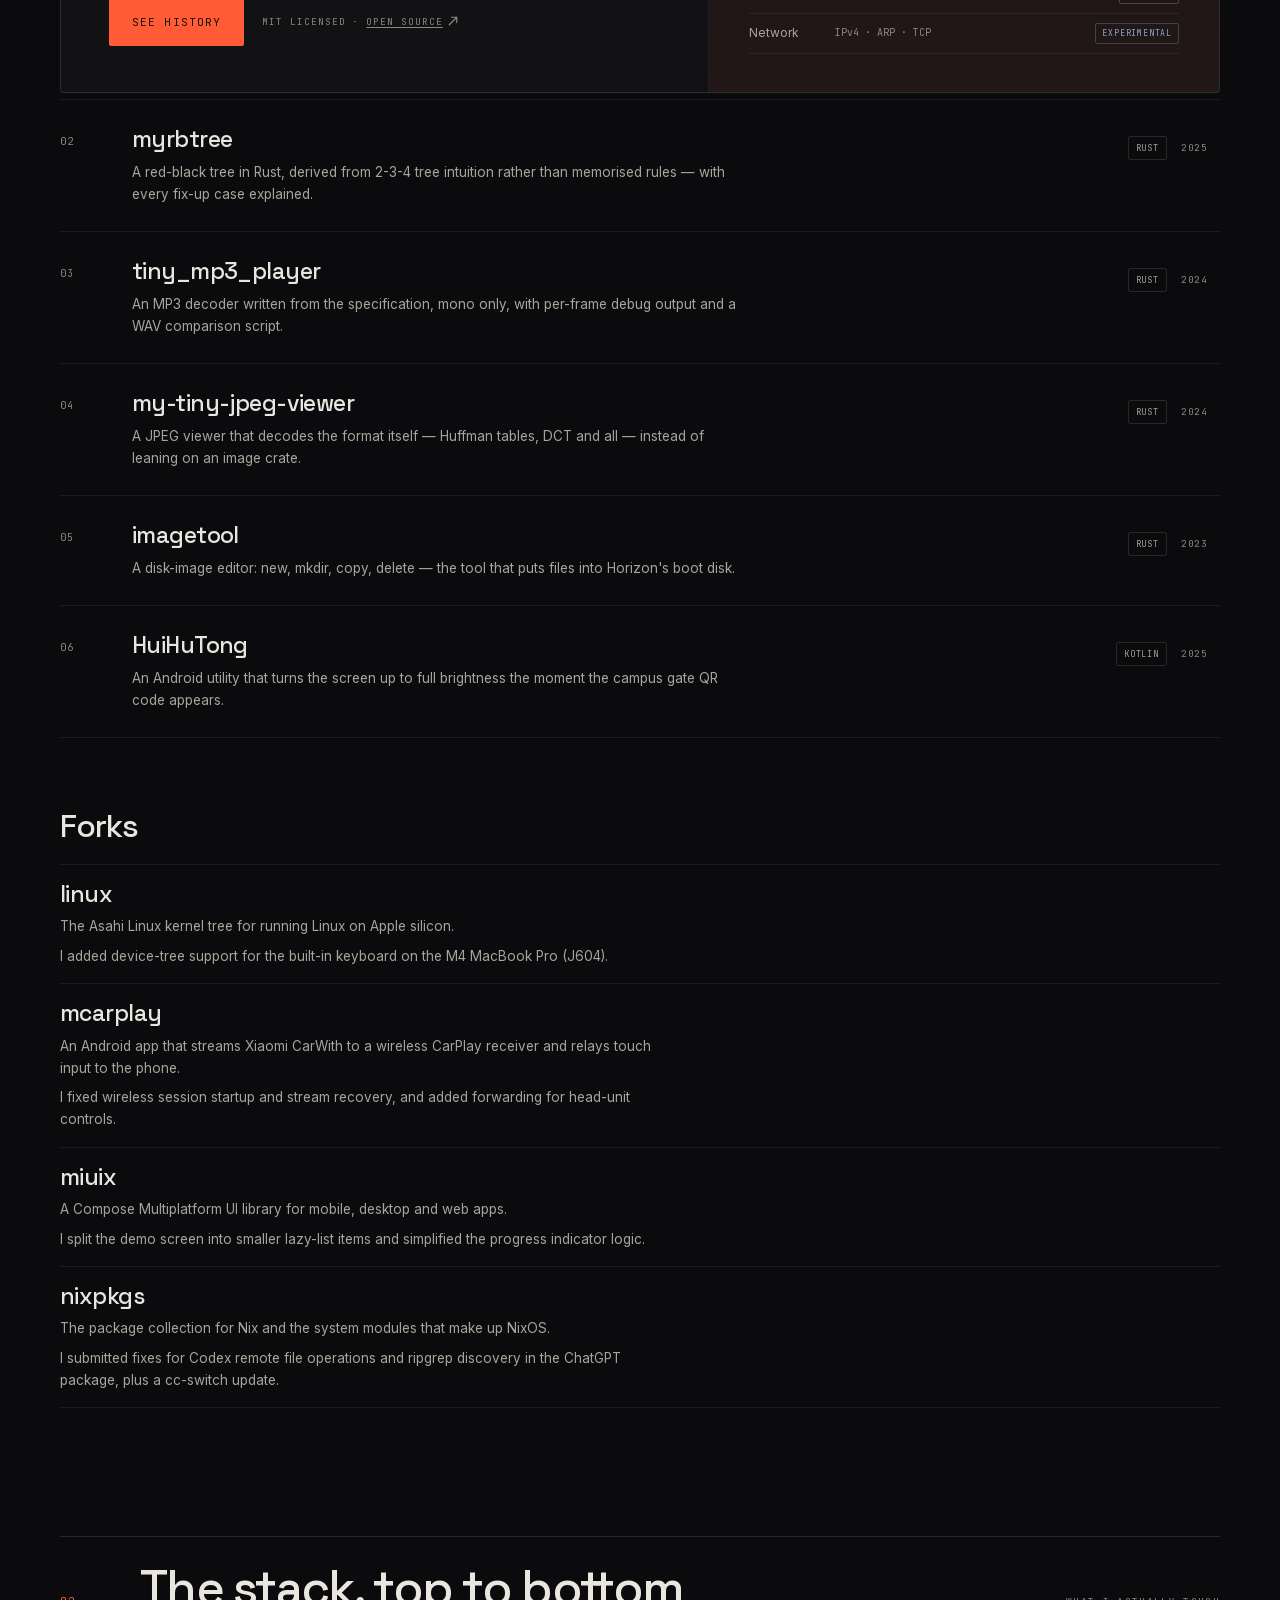
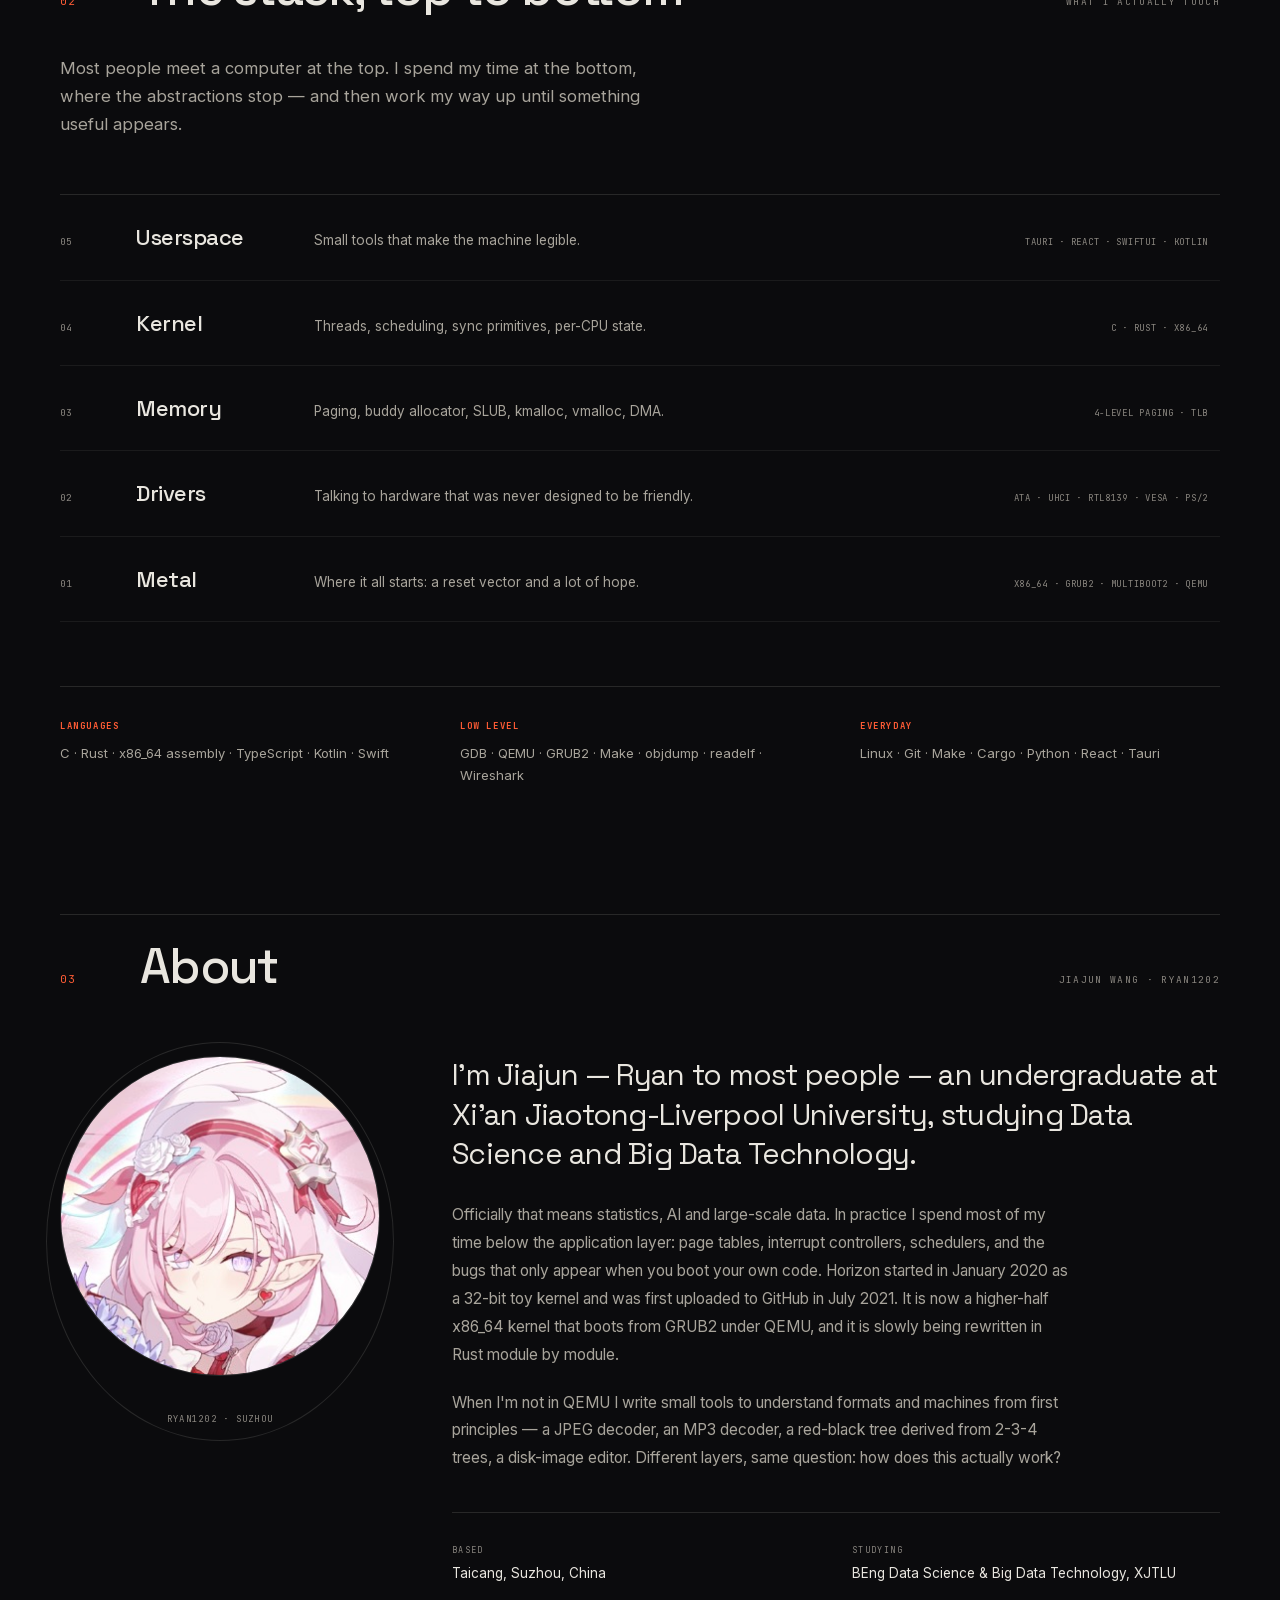
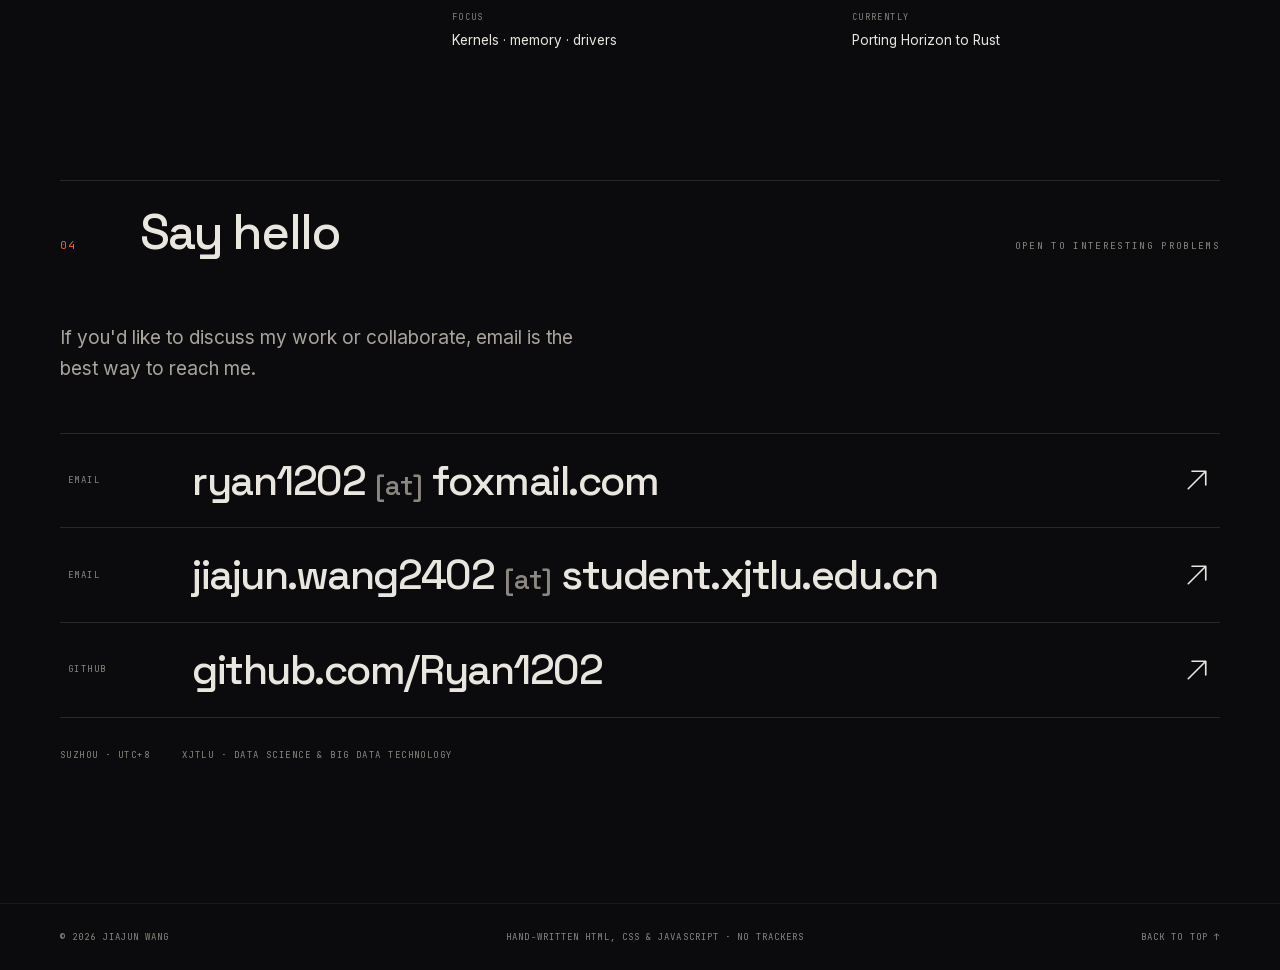
==== commit 94b16aea: "Expand Horizon documentation and highlight fork contributions" ====
--- a/index.html
+++ b/index.html
@@ -179,8 +179,9 @@
               booting from GRUB2 and running in QEMU.
             </p>
             <p class="feature-desc dim">
-              Started in 2021 as a 32-bit toy kernel. Now migrating its core
-              subsystems to Rust, one module at a time.
+              Started in January 2020 as a 32-bit toy kernel and first uploaded
+              to GitHub in July 2021. Now migrating its core subsystems to Rust,
+              one module at a time.
             </p>
             <div class="feature-actions">
               <a class="btn btn-solid" href="horizon/index.html">See history</a>
@@ -265,6 +266,51 @@
           </li>
 
         </ul>
+
+        <section class="forks" id="forks" aria-labelledby="forks-title">
+          <h3 class="sec-title" id="forks-title">Forks</h3>
+          <ul class="projects">
+            <li class="reveal">
+              <a class="proj" href="https://github.com/Ryan1202/linux" target="_blank" rel="noopener">
+                <span class="proj-body">
+                  <span class="proj-title">linux <svg viewBox="0 0 16 16" aria-hidden="true"><path d="M3 13L13 3M13 3H6M13 3v7"/></svg></span>
+                  <span class="proj-desc">The Asahi Linux kernel tree for running Linux on Apple silicon.</span>
+                  <span class="proj-desc">I added device-tree support for the built-in keyboard on the M4 MacBook Pro (J604).</span>
+                </span>
+              </a>
+            </li>
+
+            <li class="reveal">
+              <a class="proj" href="https://github.com/Ryan1202/mcarplay" target="_blank" rel="noopener">
+                <span class="proj-body">
+                  <span class="proj-title">mcarplay <svg viewBox="0 0 16 16" aria-hidden="true"><path d="M3 13L13 3M13 3H6M13 3v7"/></svg></span>
+                  <span class="proj-desc">An Android app that streams Xiaomi CarWith to a wireless CarPlay receiver and relays touch input to the phone.</span>
+                  <span class="proj-desc">I fixed wireless session startup and stream recovery, and added forwarding for head-unit controls.</span>
+                </span>
+              </a>
+            </li>
+
+            <li class="reveal">
+              <a class="proj" href="https://github.com/Ryan1202/miuix" target="_blank" rel="noopener">
+                <span class="proj-body">
+                  <span class="proj-title">miuix <svg viewBox="0 0 16 16" aria-hidden="true"><path d="M3 13L13 3M13 3H6M13 3v7"/></svg></span>
+                  <span class="proj-desc">A Compose Multiplatform UI library for mobile, desktop and web apps.</span>
+                  <span class="proj-desc">I split the demo screen into smaller lazy-list items and simplified the progress indicator logic.</span>
+                </span>
+              </a>
+            </li>
+
+            <li class="reveal">
+              <a class="proj" href="https://github.com/Ryan1202/nixpkgs" target="_blank" rel="noopener">
+                <span class="proj-body">
+                  <span class="proj-title">nixpkgs <svg viewBox="0 0 16 16" aria-hidden="true"><path d="M3 13L13 3M13 3H6M13 3v7"/></svg></span>
+                  <span class="proj-desc">The package collection for Nix and the system modules that make up NixOS.</span>
+                  <span class="proj-desc">I submitted fixes for Codex remote file operations and ripgrep discovery in the ChatGPT package, plus a cc-switch update.</span>
+                </span>
+              </a>
+            </li>
+          </ul>
+        </section>
       </div>
     </section>
 
@@ -360,10 +406,10 @@
               Officially that means statistics, AI and large-scale data. In
               practice I spend most of my time below the application layer: page
               tables, interrupt controllers, schedulers, and the bugs that only
-              appear when you boot your own code. Horizon started in 2021 as a
-              32-bit toy kernel; it is now a higher-half x86_64 kernel that boots
-              from GRUB2 under QEMU, and it is slowly being rewritten in Rust
-              module by module.
+              appear when you boot your own code. Horizon started in January 2020
+              as a 32-bit toy kernel and was first uploaded to GitHub in July 2021.
+              It is now a higher-half x86_64 kernel that boots from GRUB2 under
+              QEMU, and it is slowly being rewritten in Rust module by module.
             </p>
             <p class="reveal">
               When I'm not in QEMU I write small tools to understand formats and
--- a/assets/css/style.css
+++ b/assets/css/style.css
@@ -869,6 +869,18 @@
 }
 .proj-static { cursor: default; }
 
+.forks {
+  margin-top: clamp(40px, 6vw, 72px);
+}
+.forks .sec-title {
+  margin-bottom: 20px;
+  font-size: clamp(1.5rem, 2.5vw, 2rem);
+}
+.forks .proj {
+  grid-template-columns: minmax(0, 1fr);
+  padding-block: 16px;
+}
+
 /* ---------- 06 · stack ---------- */
 .sec-intro {
   max-width: 58ch;
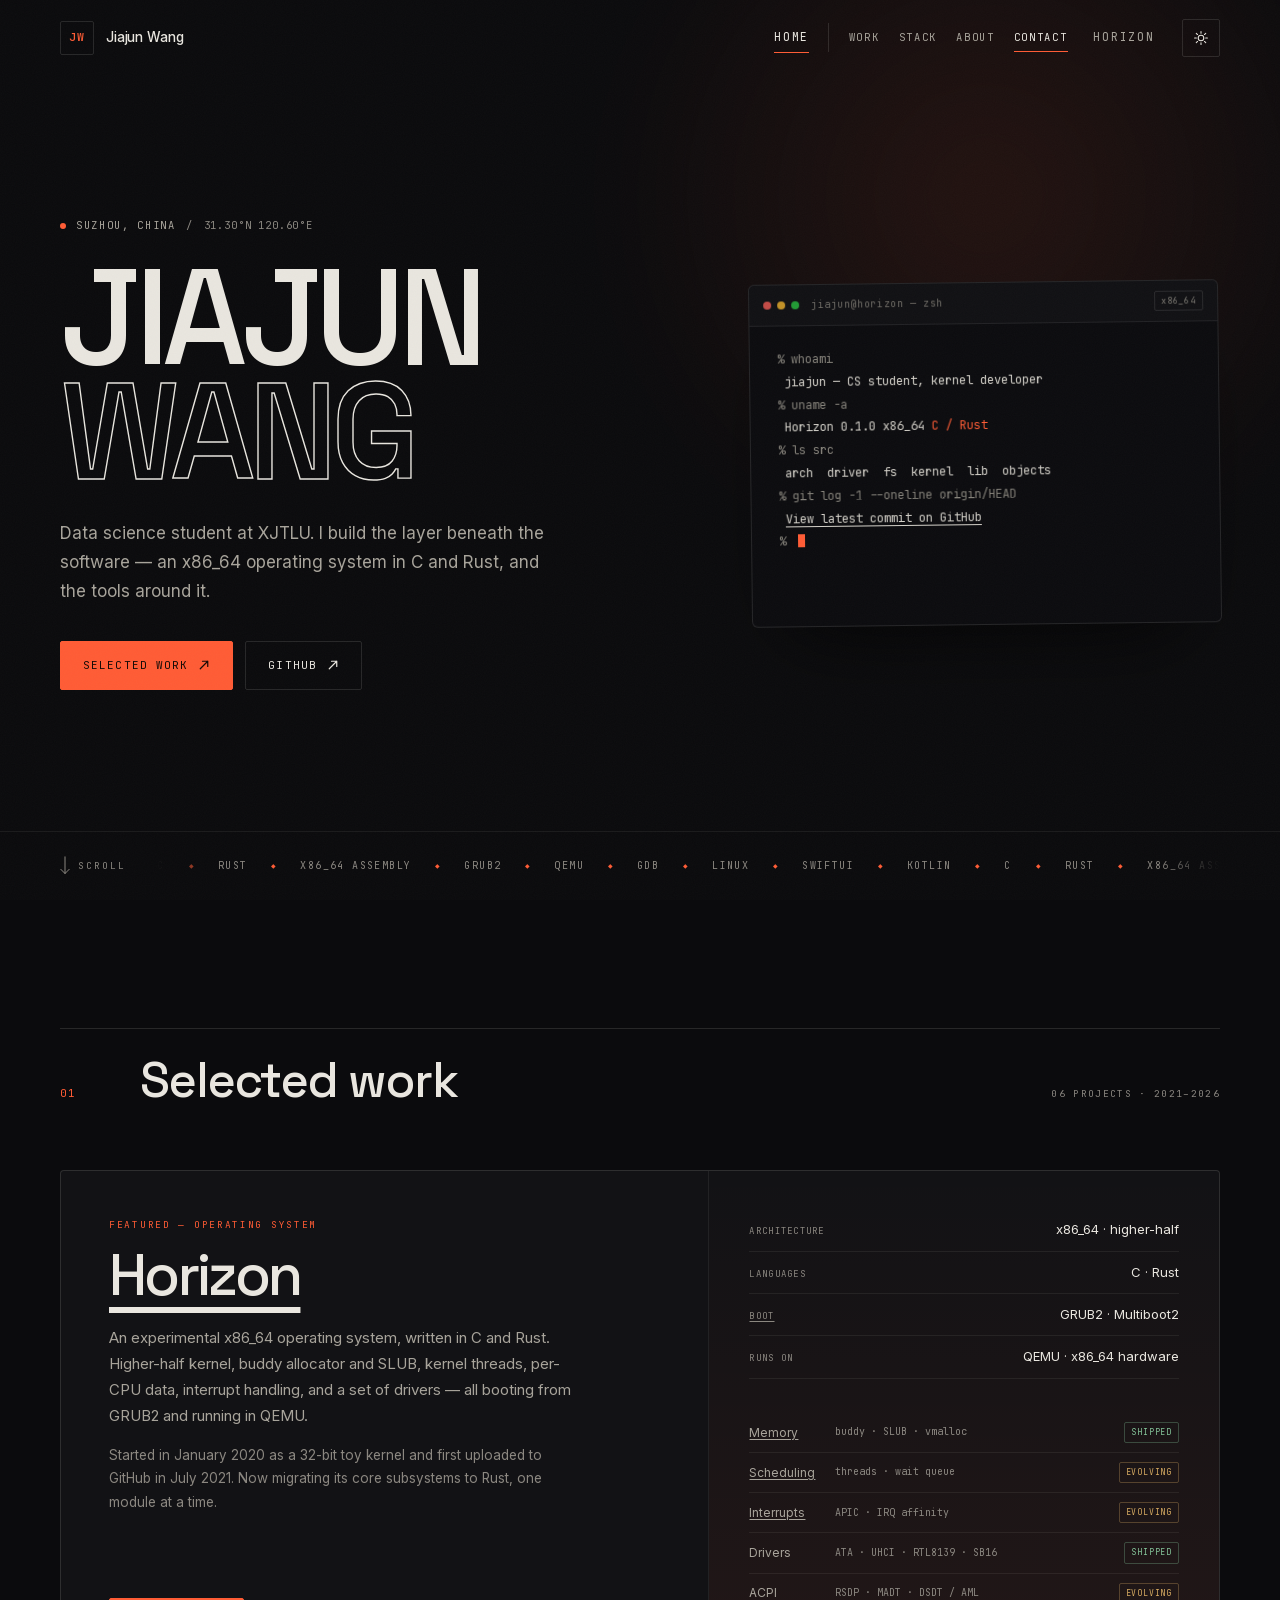
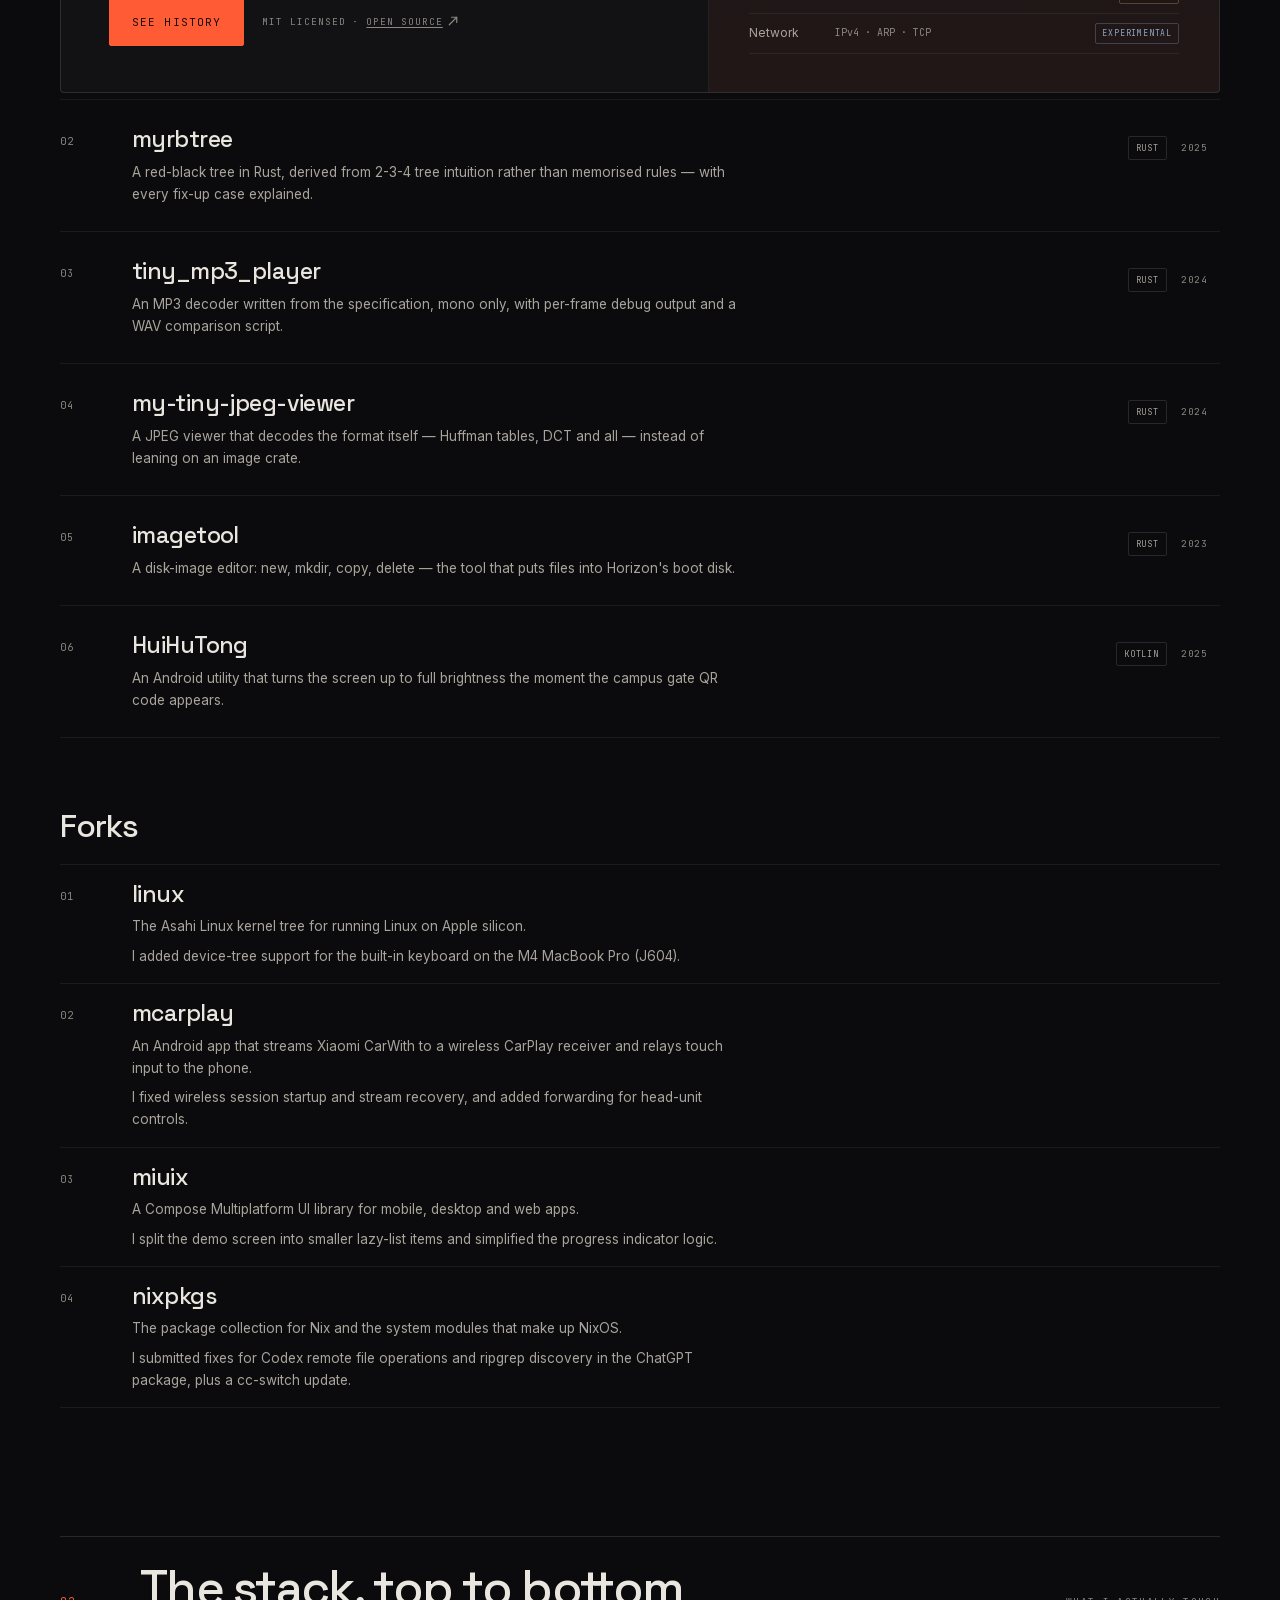
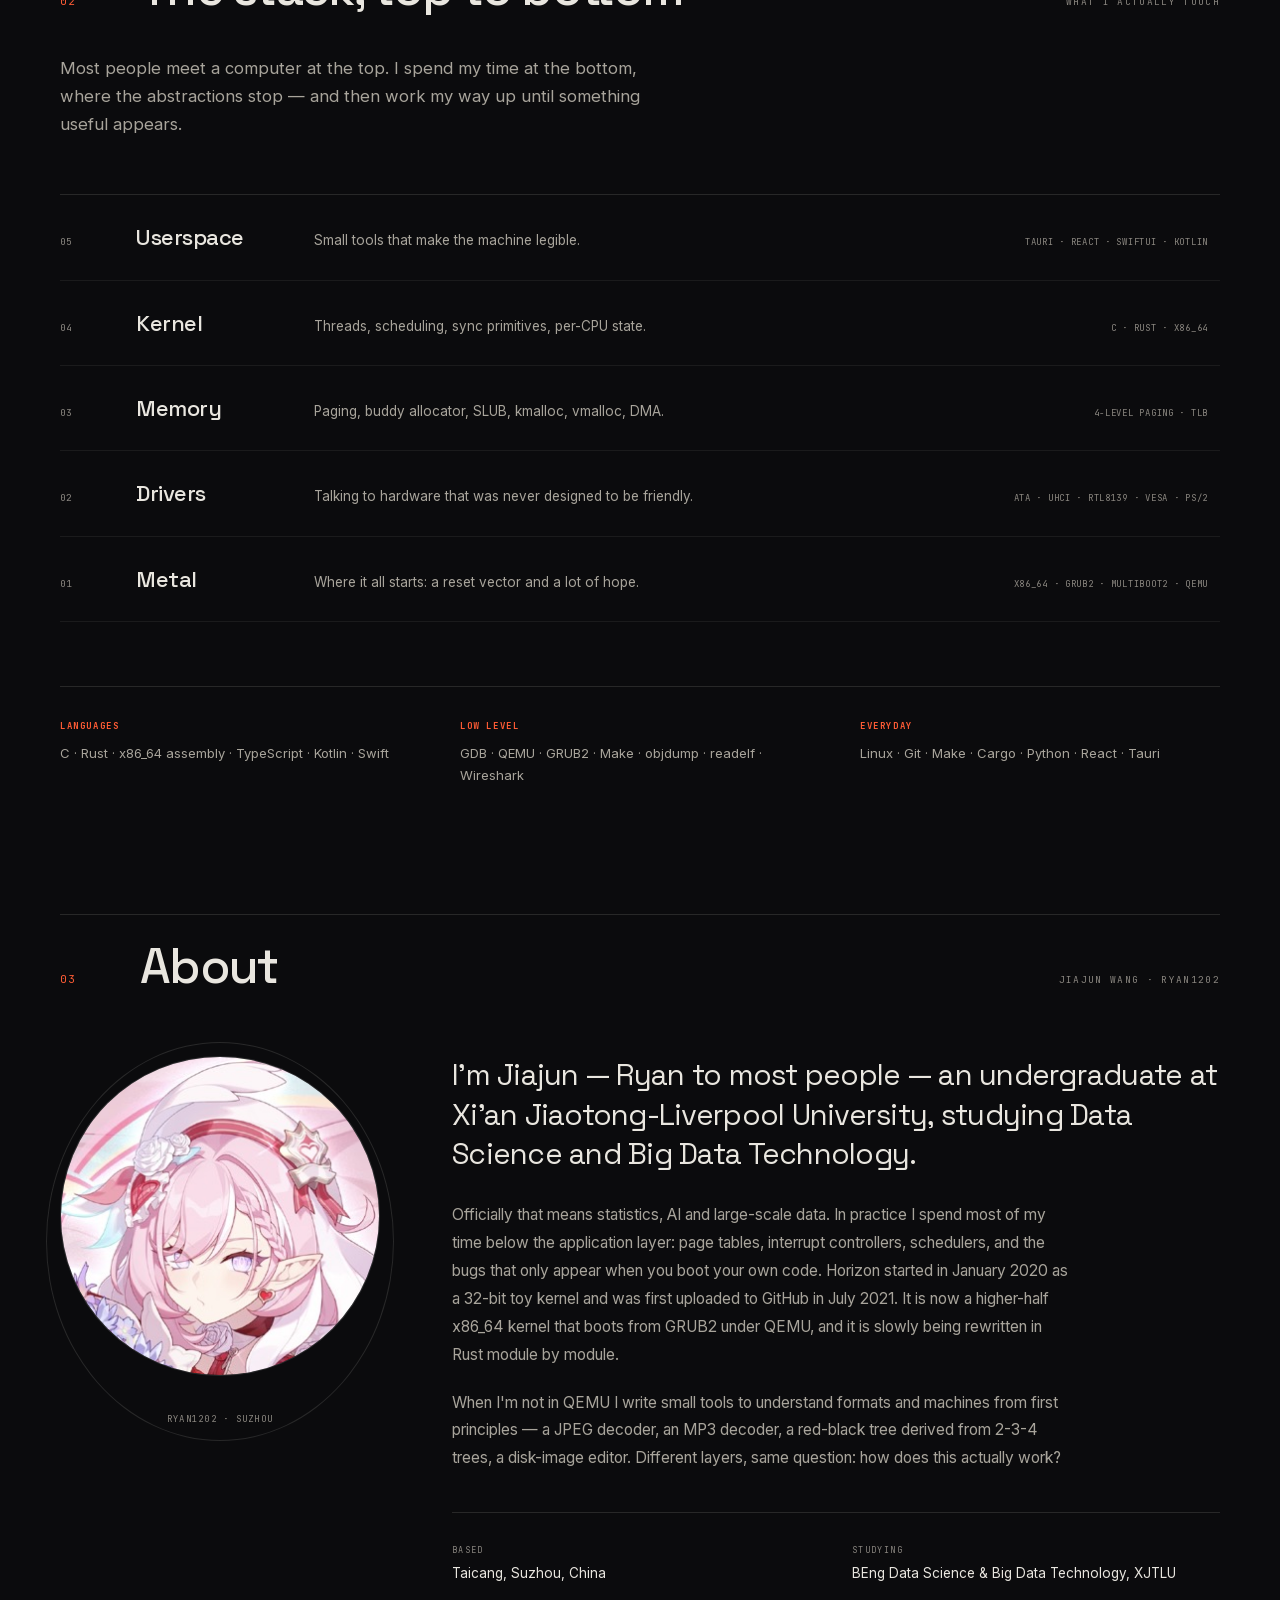
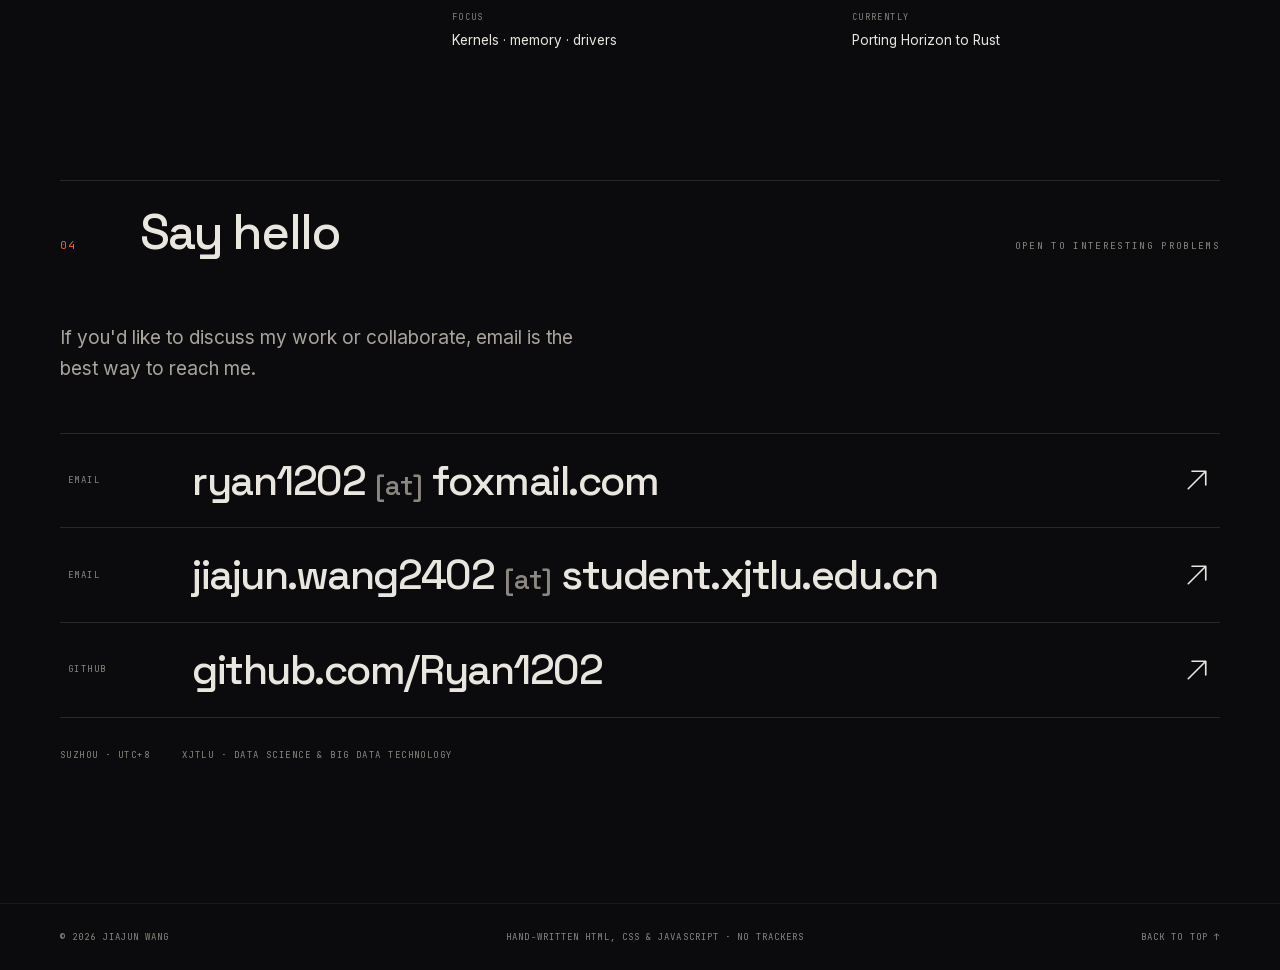
==== commit d2b3e5c2: "Number the homepage fork entries" ====
--- a/index.html
+++ b/index.html
@@ -272,6 +272,7 @@
           <ul class="projects">
             <li class="reveal">
               <a class="proj" href="https://github.com/Ryan1202/linux" target="_blank" rel="noopener">
+                <span class="proj-idx">01</span>
                 <span class="proj-body">
                   <span class="proj-title">linux <svg viewBox="0 0 16 16" aria-hidden="true"><path d="M3 13L13 3M13 3H6M13 3v7"/></svg></span>
                   <span class="proj-desc">The Asahi Linux kernel tree for running Linux on Apple silicon.</span>
@@ -282,6 +283,7 @@
 
             <li class="reveal">
               <a class="proj" href="https://github.com/Ryan1202/mcarplay" target="_blank" rel="noopener">
+                <span class="proj-idx">02</span>
                 <span class="proj-body">
                   <span class="proj-title">mcarplay <svg viewBox="0 0 16 16" aria-hidden="true"><path d="M3 13L13 3M13 3H6M13 3v7"/></svg></span>
                   <span class="proj-desc">An Android app that streams Xiaomi CarWith to a wireless CarPlay receiver and relays touch input to the phone.</span>
@@ -292,6 +294,7 @@
 
             <li class="reveal">
               <a class="proj" href="https://github.com/Ryan1202/miuix" target="_blank" rel="noopener">
+                <span class="proj-idx">03</span>
                 <span class="proj-body">
                   <span class="proj-title">miuix <svg viewBox="0 0 16 16" aria-hidden="true"><path d="M3 13L13 3M13 3H6M13 3v7"/></svg></span>
                   <span class="proj-desc">A Compose Multiplatform UI library for mobile, desktop and web apps.</span>
@@ -302,6 +305,7 @@
 
             <li class="reveal">
               <a class="proj" href="https://github.com/Ryan1202/nixpkgs" target="_blank" rel="noopener">
+                <span class="proj-idx">04</span>
                 <span class="proj-body">
                   <span class="proj-title">nixpkgs <svg viewBox="0 0 16 16" aria-hidden="true"><path d="M3 13L13 3M13 3H6M13 3v7"/></svg></span>
                   <span class="proj-desc">The package collection for Nix and the system modules that make up NixOS.</span>
--- a/assets/css/style.css
+++ b/assets/css/style.css
@@ -877,7 +877,6 @@
   font-size: clamp(1.5rem, 2.5vw, 2rem);
 }
 .forks .proj {
-  grid-template-columns: minmax(0, 1fr);
   padding-block: 16px;
 }
 
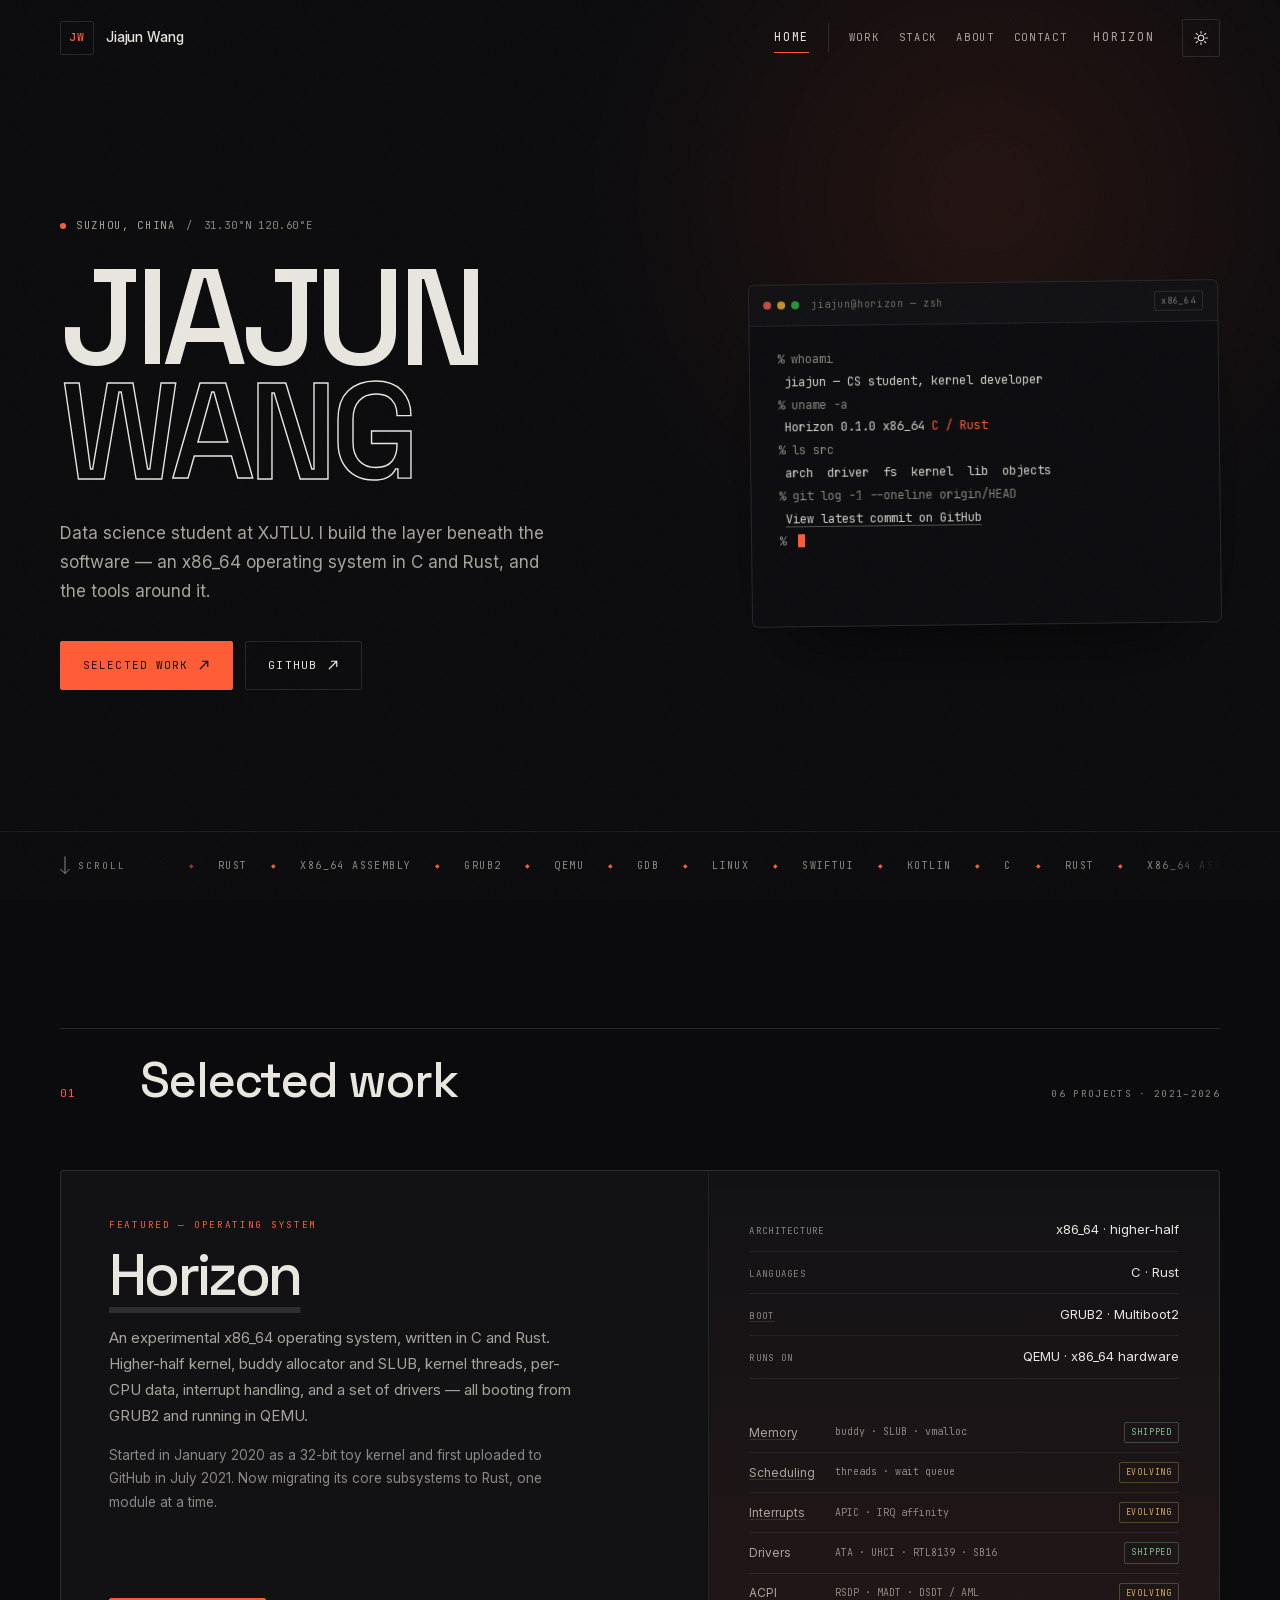
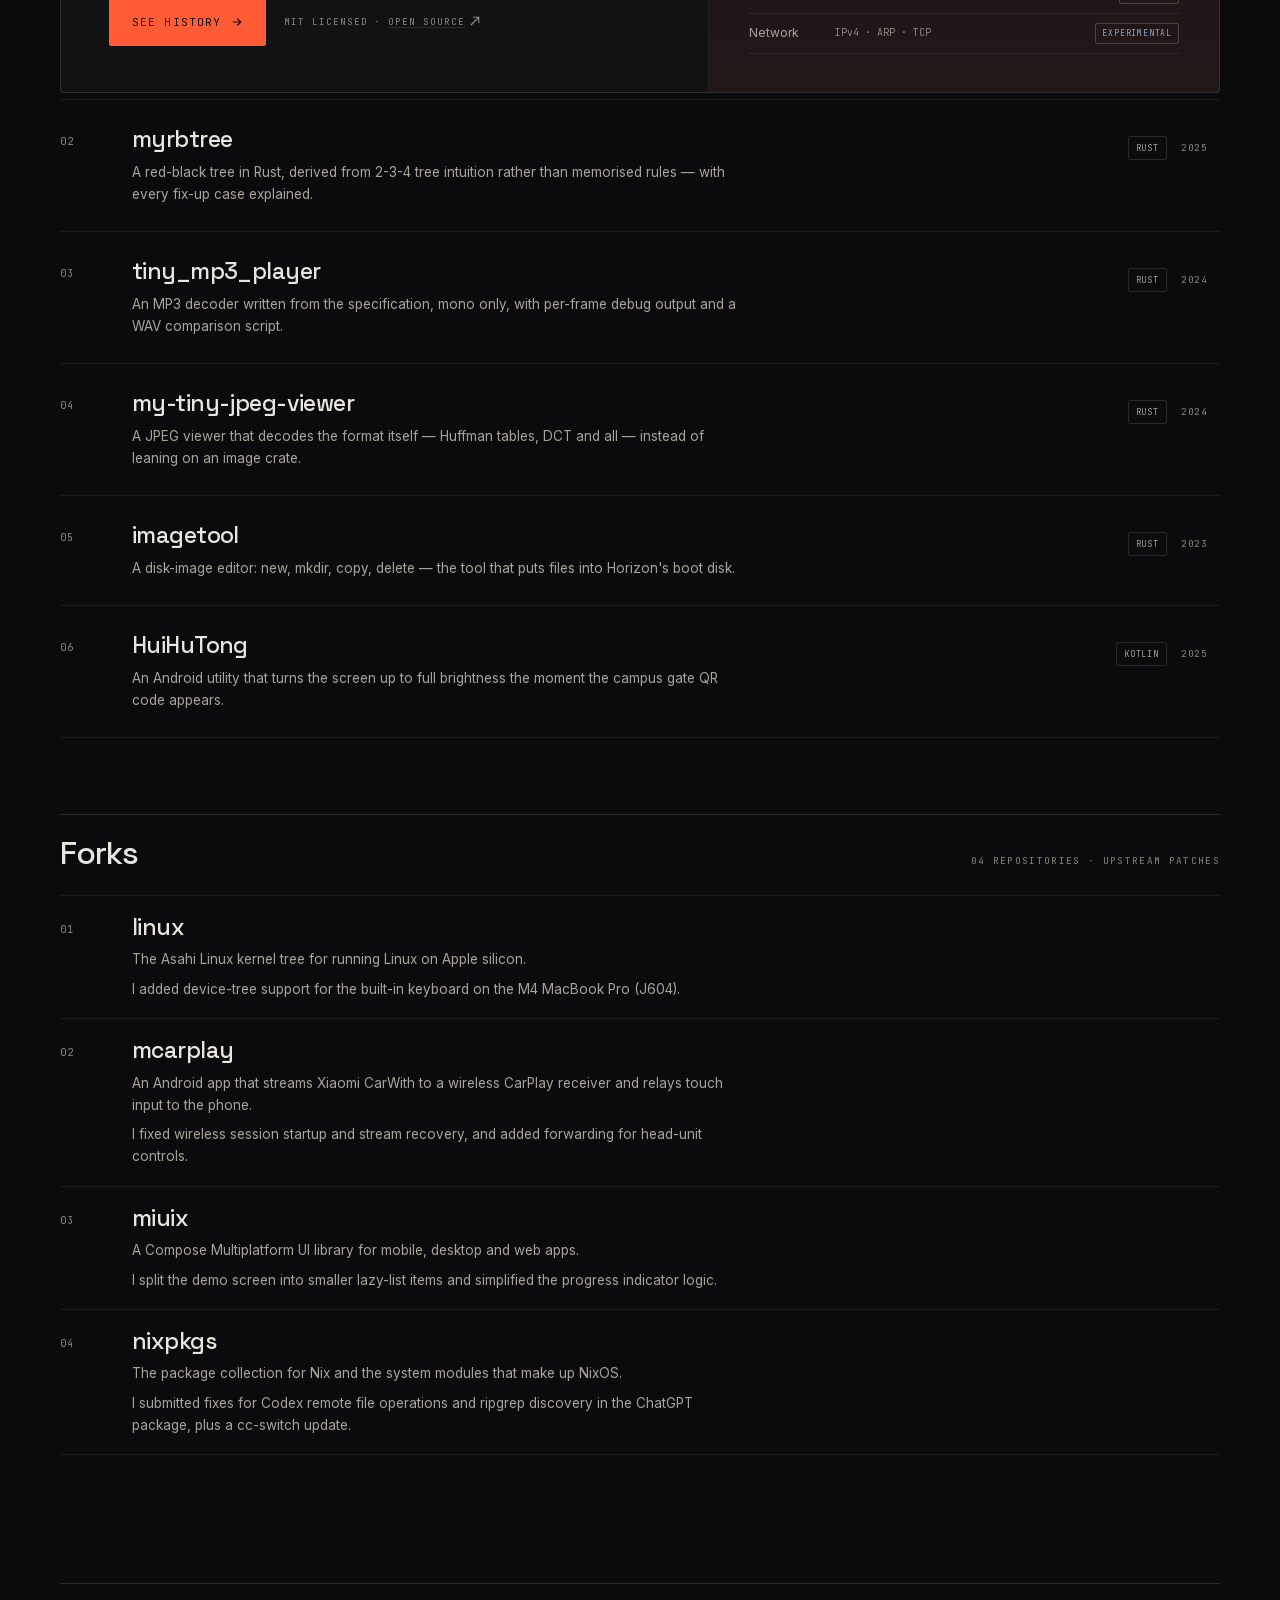
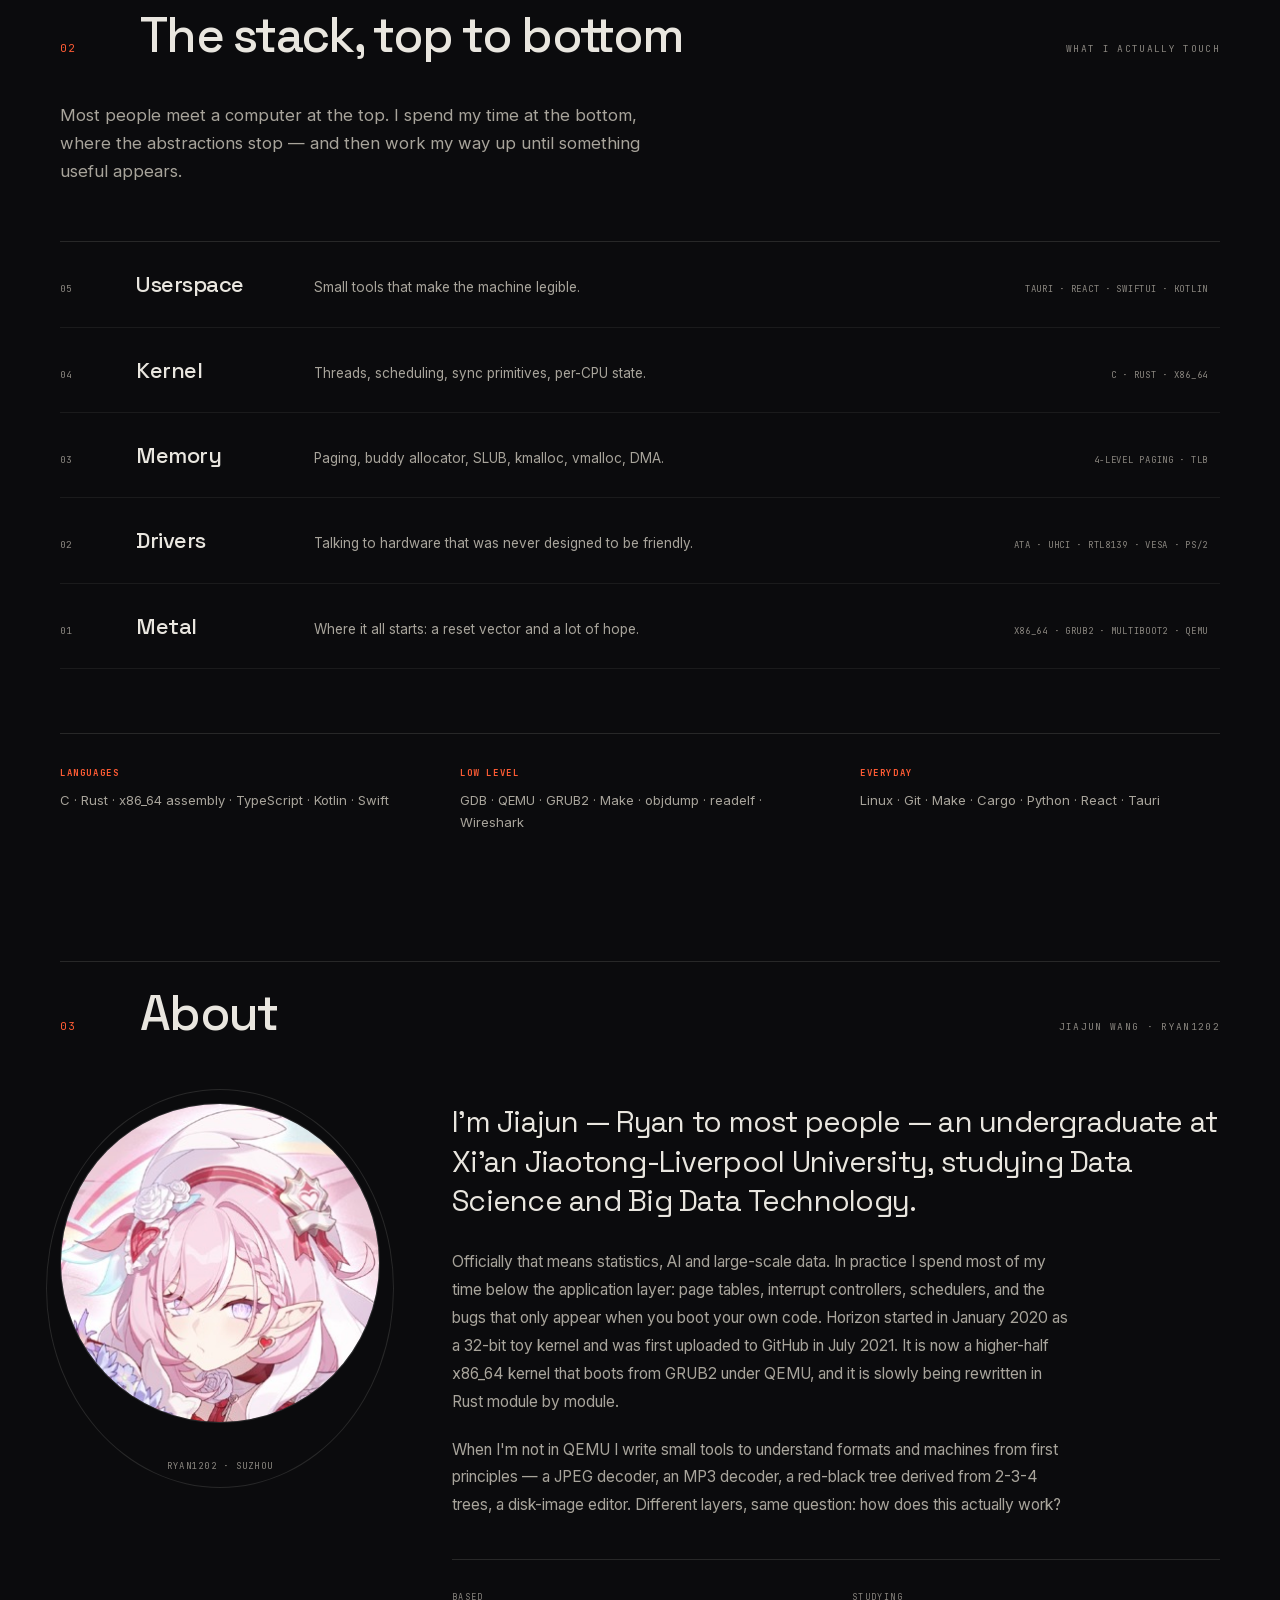
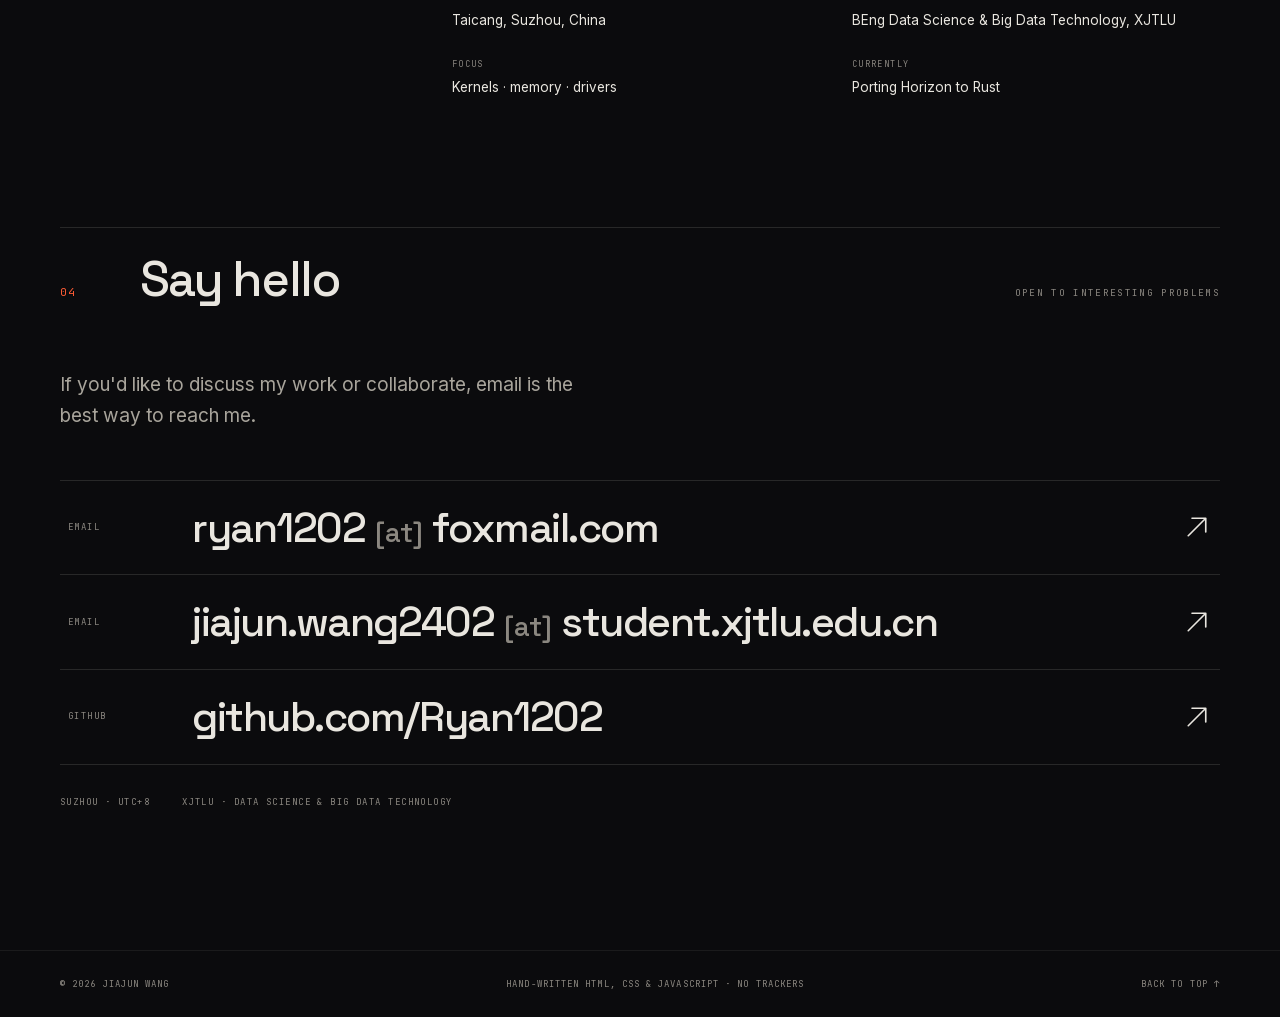
==== commit c66803b1: "Unify site styling, metadata, and Horizon page navigation" ====
--- a/index.html
+++ b/index.html
@@ -30,6 +30,8 @@
         var t = localStorage.getItem('jw-theme');
         if (t !== 'light' && t !== 'dark') t = 'dark';
         document.documentElement.setAttribute('data-theme', t);
+        var m = document.querySelector('meta[name="theme-color"]');
+        if (m) m.setAttribute('content', t === 'dark' ? '#0b0b0d' : '#f3f0e9');
       } catch (e) { /* storage unavailable */ }
     })();
   </script>
@@ -132,7 +134,7 @@
             <div class="term-line cmd" data-line>&nbsp;% ls src</div>
             <div class="term-line out" data-line>arch  driver  fs  kernel  lib  objects</div>
             <div class="term-line cmd" data-line>&nbsp;% git log -1 --oneline origin/HEAD</div>
-            <div class="term-line out" data-line><a id="horizon-commit" href="https://github.com/Ryan1202/Horizon-Operating-System/commits/HEAD/">View latest commit on GitHub</a></div>
+            <div class="term-line out" data-line><a id="horizon-commit" href="https://github.com/Ryan1202/Horizon-Operating-System/commits/HEAD/" target="_blank" rel="noopener">View latest commit on GitHub</a></div>
             <div class="term-line cmd" data-line>&nbsp;% <span class="caret" aria-hidden="true"></span></div>
           </div>
         </aside>
@@ -184,7 +186,7 @@
               one module at a time.
             </p>
             <div class="feature-actions">
-              <a class="btn btn-solid" href="horizon/index.html">See history</a>
+              <a class="btn btn-solid btn-arrow-r" href="horizon/index.html">See history <svg viewBox="0 0 16 16" aria-hidden="true"><path d="M3 8h10M9 4l4 4-4 4"/></svg></a>
               <span class="btn-note">MIT licensed · <a class="horizon-detail" href="https://github.com/Ryan1202/Horizon-Operating-System" target="_blank" rel="noopener">open source<svg viewBox="0 0 16 16" aria-hidden="true"><path d="M3 13L13 3M13 3H6M13 3v7"/></svg></a></span>
             </div>
           </div>
@@ -268,7 +270,10 @@
         </ul>
 
         <section class="forks" id="forks" aria-labelledby="forks-title">
-          <h3 class="sec-title" id="forks-title">Forks</h3>
+          <div class="forks-head">
+            <h3 class="sec-title" id="forks-title">Forks</h3>
+            <span class="sec-note">04 repositories · upstream patches</span>
+          </div>
           <ul class="projects">
             <li class="reveal">
               <a class="proj" href="https://github.com/Ryan1202/linux" target="_blank" rel="noopener">
--- a/assets/css/style.css
+++ b/assets/css/style.css
@@ -124,6 +124,27 @@
 ul, ol, dl, dd { margin: 0; padding: 0; list-style: none; }
 h1, h2, h3, p { margin: 0; }
 button { font: inherit; color: inherit; background: none; border: 0; }
+code {
+  font-family: var(--mono);
+  font-size: .86em;
+  padding: .12em .38em;
+  border: 1px solid var(--line-2);
+  border-radius: 2px;
+  background: var(--surface);
+  color: var(--text);
+}
+
+.horizon-detail {
+  text-decoration: underline;
+  text-decoration-color: var(--line);
+  text-decoration-thickness: .1em;
+  text-underline-offset: .2em;
+  transition: color .2s, text-decoration-color .2s;
+}
+.horizon-detail:hover {
+  color: var(--accent);
+  text-decoration-color: var(--accent);
+}
 
 ::selection { background: var(--accent); color: var(--accent-ink); }
 
@@ -434,14 +455,6 @@
   margin-top: 36px;
 }
 
-.btn,
-.source-link {
-  font-family: var(--mono);
-  font-size: 11px;
-  letter-spacing: .1em;
-  text-transform: uppercase;
-}
-
 .btn {
   display: inline-flex;
   align-items: center;
@@ -449,10 +462,15 @@
   padding: 14px 22px;
   border: 1px solid transparent;
   border-radius: 2px;
+  font-family: var(--mono);
+  font-size: 11px;
+  letter-spacing: .1em;
+  text-transform: uppercase;
   transition: background-color .25s, border-color .25s, color .25s, transform .25s var(--ease);
 }
 .btn svg,
 .btn-note a svg {
+  flex-shrink: 0;
   width: 12px;
   height: 12px;
   fill: none;
@@ -464,6 +482,8 @@
 }
 .btn:hover svg,
 .btn-note a:hover svg { transform: translate(2px, -2px); }
+.btn-arrow-r:hover svg { transform: translateX(3px); }
+.btn-arrow-l:hover svg { transform: translateX(-3px); }
 
 .btn-solid {
   background: var(--accent);
@@ -477,6 +497,13 @@
   color: var(--text);
 }
 .btn-line:hover { border-color: var(--accent); color: var(--accent); transform: translateY(-2px); }
+
+.btn-internal {
+  border-color: color-mix(in srgb, var(--accent) 42%, var(--line));
+  background: var(--accent-soft);
+  color: var(--text);
+}
+.btn-internal:hover { border-color: var(--accent); color: var(--accent); transform: translateY(-2px); }
 
 /* terminal */
 .terminal {
@@ -548,6 +575,17 @@
 .term-line.cmd { color: #85827a; }
 .term-line.out { color: var(--term-text); padding-left: 14px; }
 .term-line em { font-style: normal; color: var(--accent); }
+#horizon-commit {
+  overflow-wrap: anywhere;
+  text-decoration: underline;
+  text-decoration-color: rgba(255, 255, 255, .28);
+  text-underline-offset: .25em;
+  transition: color .2s, text-decoration-color .2s;
+}
+#horizon-commit:hover {
+  color: var(--accent);
+  text-decoration-color: var(--accent);
+}
 .caret {
   display: inline-block;
   width: 7px;
@@ -870,14 +908,23 @@
 .proj-static { cursor: default; }
 
 .forks {
-  margin-top: clamp(40px, 6vw, 72px);
+  margin-top: clamp(48px, 6vw, 76px);
+}
+.forks-head {
+  display: flex;
+  align-items: baseline;
+  justify-content: space-between;
+  gap: 16px;
+  padding-top: 22px;
+  border-top: 1px solid var(--line);
+  margin-bottom: 24px;
 }
 .forks .sec-title {
-  margin-bottom: 20px;
   font-size: clamp(1.5rem, 2.5vw, 2rem);
 }
 .forks .proj {
-  padding-block: 16px;
+  grid-template-columns: 48px minmax(0, 1fr);
+  padding-block: 18px;
 }
 
 /* ---------- 06 · stack ---------- */
@@ -1224,6 +1271,20 @@
   .section { padding-top: 84px; }
 }
 
+@media (max-width: 560px) {
+  .head-inner {
+    gap: 10px;
+  }
+
+  .head-inner .nav {
+    --nav-group-gap: clamp(6px, 2vw, 12px);
+  }
+
+  .head-inner .theme {
+    flex-shrink: 0;
+  }
+}
+
 @media (max-width: 380px) {
   .nav { --nav-group-gap: 14px; --nav-font-size: 9px; }
 }
@@ -1241,38 +1302,7 @@
 }
 
 @media print {
-  body::after, .head, .progress, .hero-glow, .ticker, .scroll-cue { display: none !important; }
+  body::after, .head, .progress, .hero-glow, .ticker, .scroll-cue, .history-timeline, .horizon-pager { display: none !important; }
   body { background: #fff; color: #000; }
   .reveal, .reveal-load { opacity: 1; transform: none; }
 }
-
-.horizon-detail {
-  text-decoration: underline;
-  text-decoration-thickness: .1em;
-  text-underline-offset: .2em;
-}
-
-#horizon-commit { overflow-wrap: anywhere; }
-
-#horizon-commit {
-  text-decoration: underline;
-  text-underline-offset: .25em;
-}
-
-#horizon-commit:hover {
-  color: var(--accent);
-}
-
-@media (max-width: 560px) {
-  .head-inner {
-    gap: 10px;
-  }
-
-  .head-inner .nav {
-    --nav-group-gap: clamp(6px, 2vw, 12px);
-  }
-
-  .head-inner .theme {
-    flex-shrink: 0;
-  }
-}
